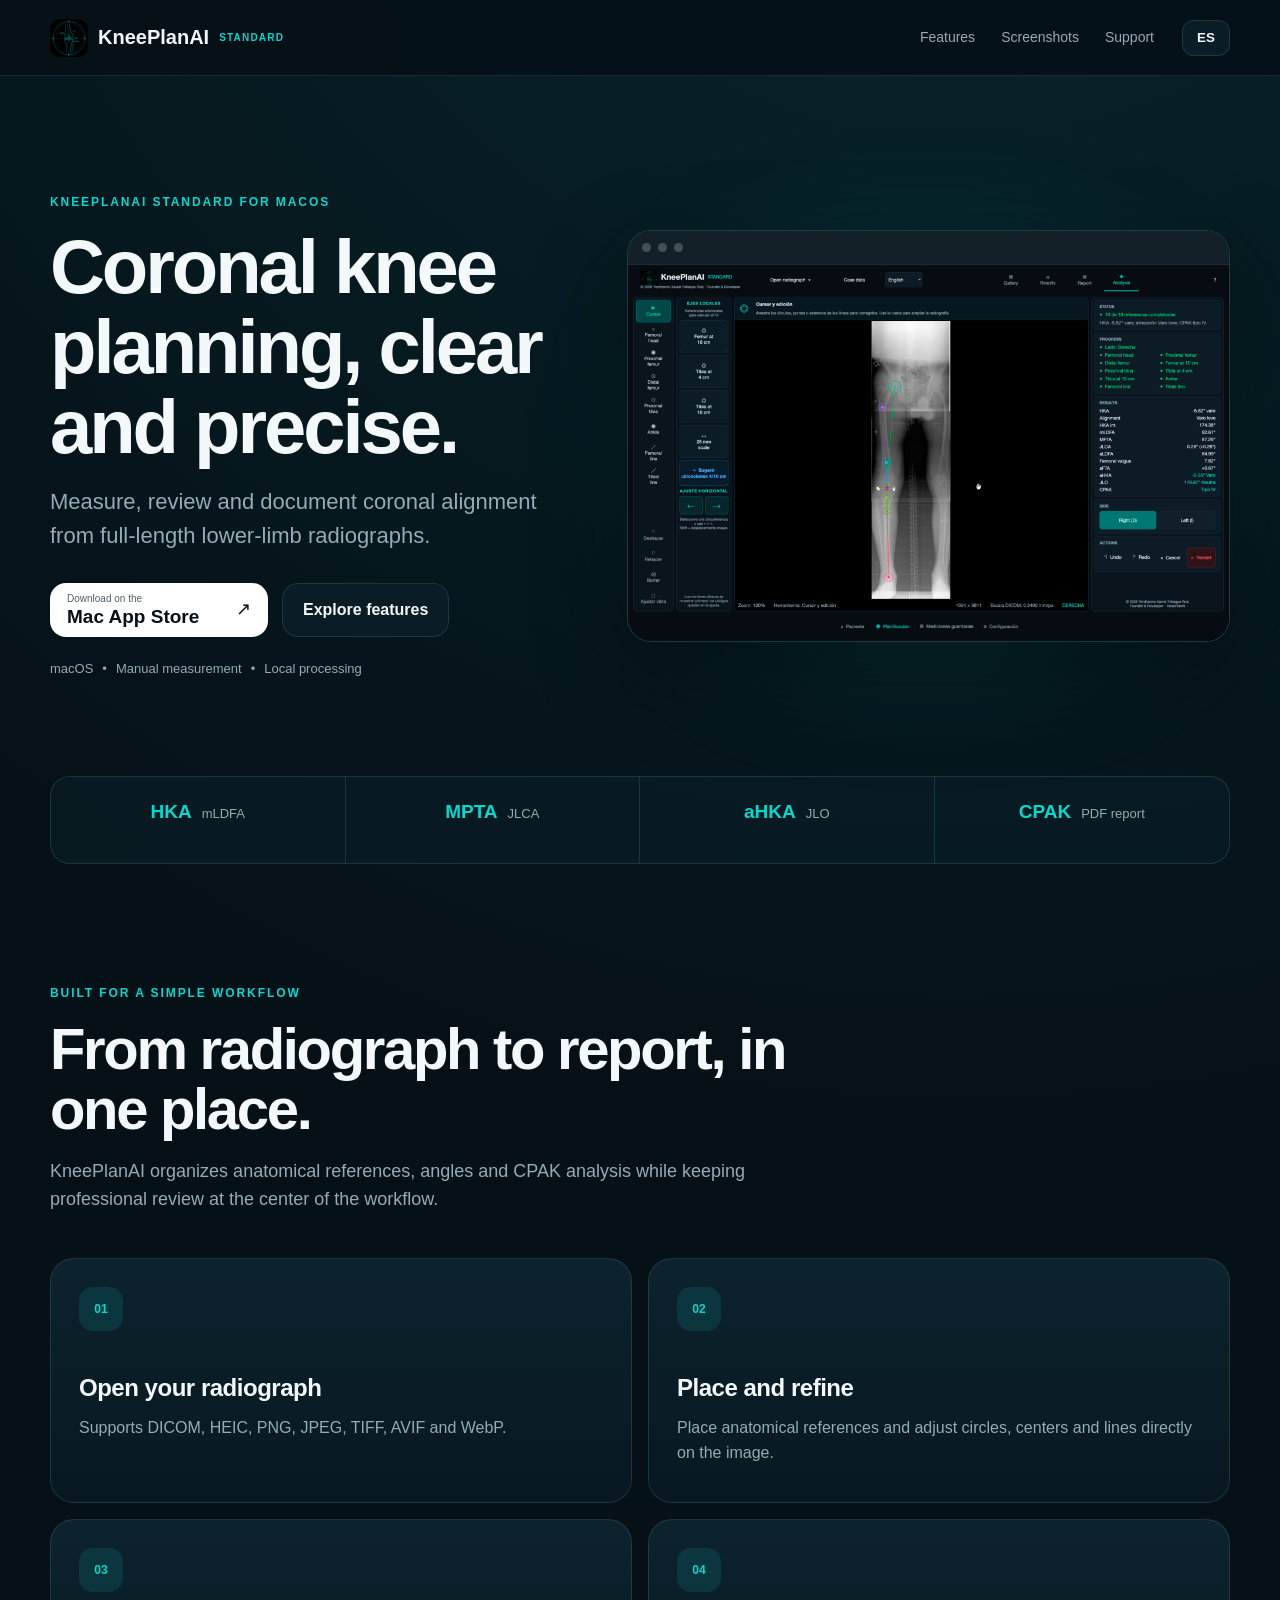
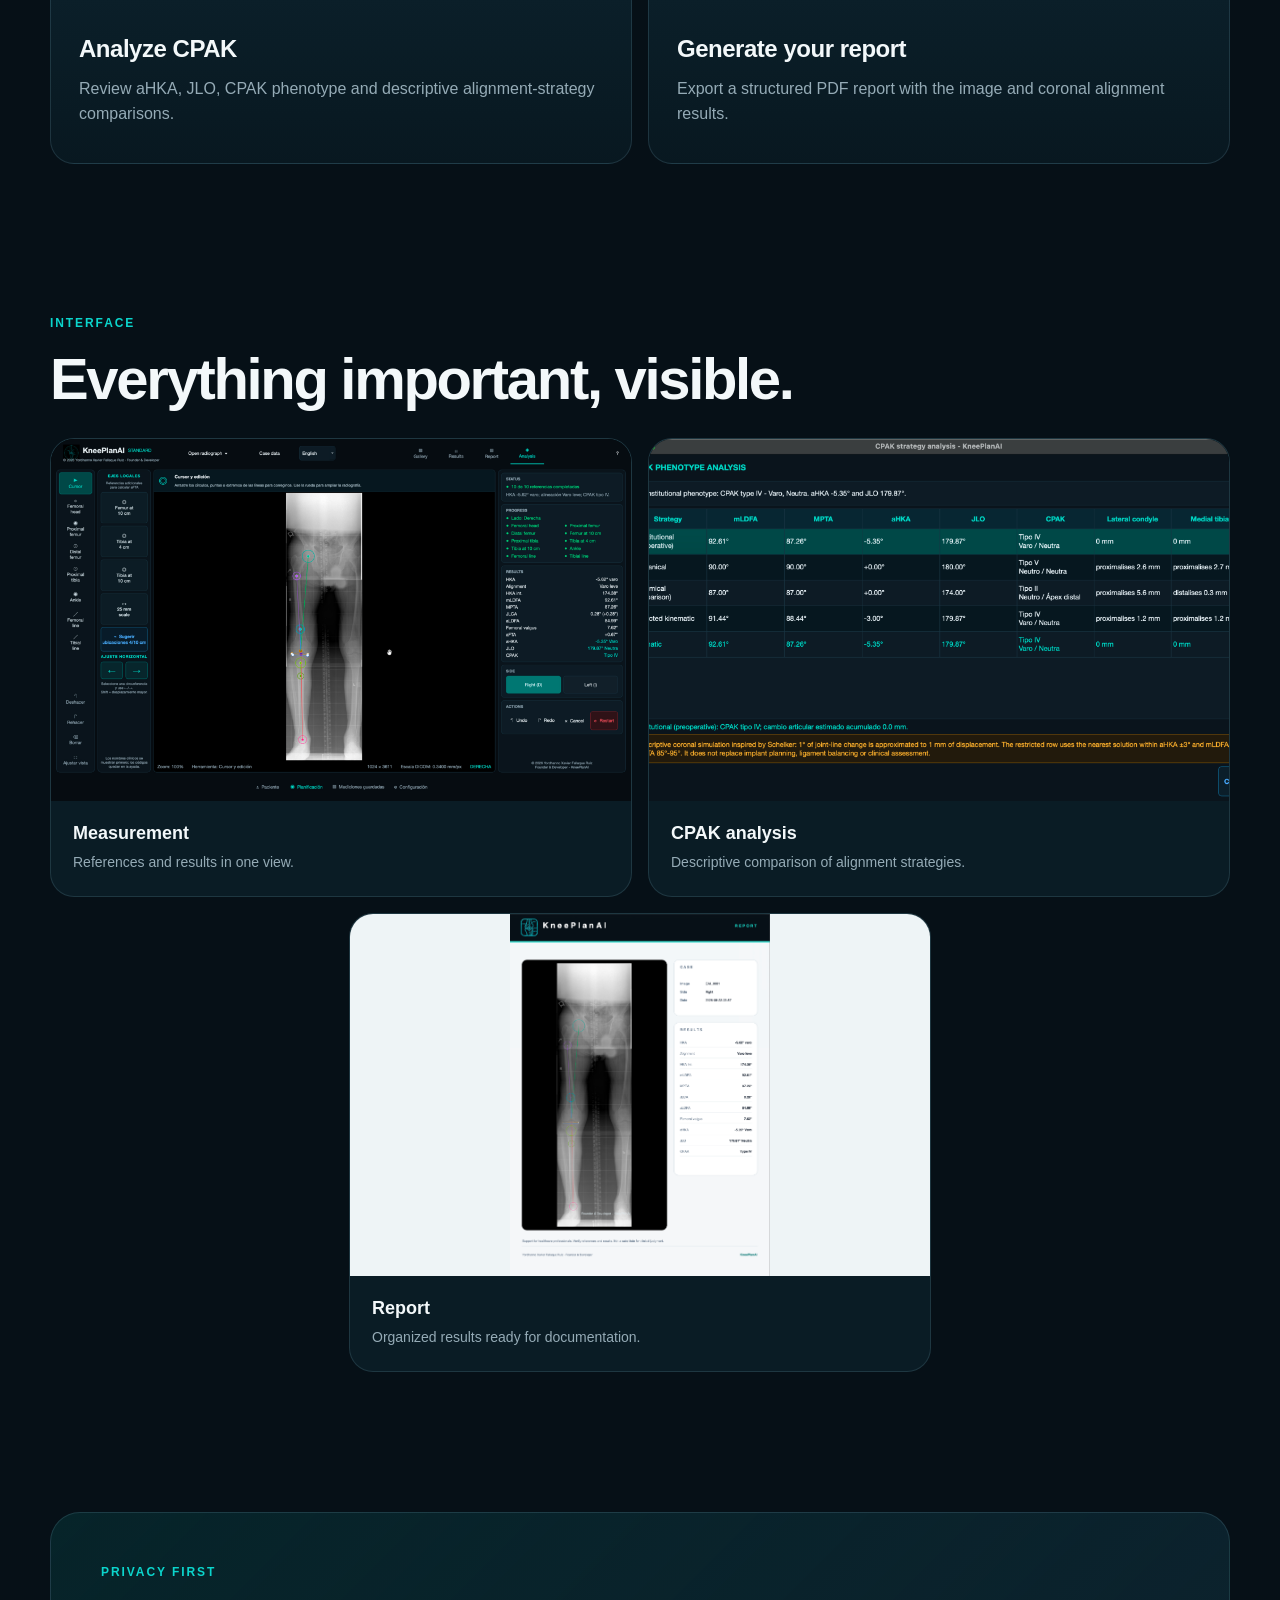
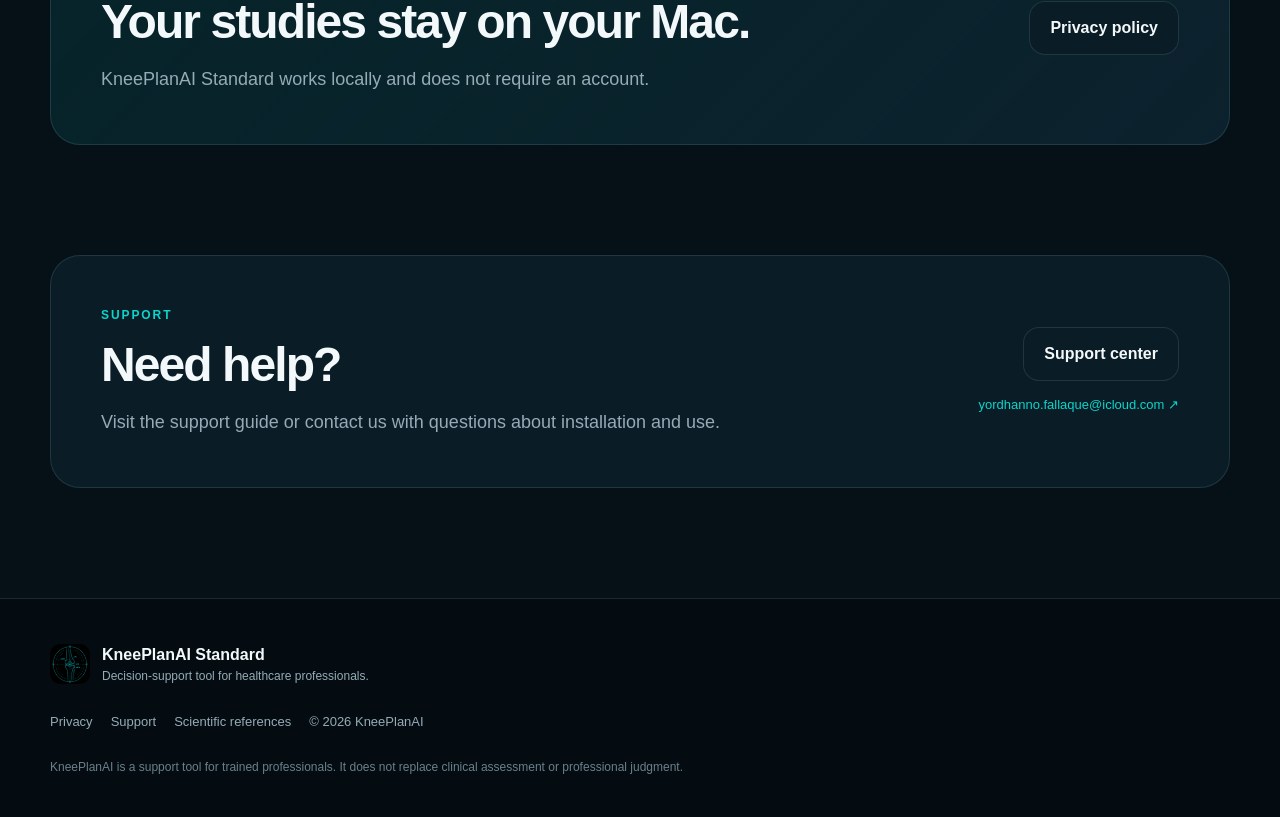
==== index.html @ 81d33e56 "Publish App Review resources Adds the public App Review page, support and scientific reference pages" ====
<!doctype html>
<html lang="es">
<head>
  <meta charset="utf-8" />
  <meta name="viewport" content="width=device-width, initial-scale=1" />
  <meta name="theme-color" content="#07131a" />
  <meta name="description" content="KneePlanAI Standard — medición manual de alineación coronal, análisis CPAK e informes estructurados para macOS." />
  <meta property="og:title" content="KneePlanAI Standard" />
  <meta property="og:description" content="Coronal knee planning for healthcare professionals." />
  <meta property="og:image" content="assets/kneeplanai-icon.png" />
  <title>KneePlanAI Standard</title>
  <link rel="icon" href="assets/kneeplanai-icon.png" />
  <link rel="stylesheet" href="styles.css" />
</head>
<body>
  <header class="site-header">
    <a class="brand" href="#top" aria-label="KneePlanAI">
      <img src="assets/kneeplanai-icon.png" alt="KneePlanAI" />
      <span>KneePlanAI</span>
      <small>STANDARD</small>
    </a>
    <nav class="nav-links" aria-label="Principal">
      <a href="#features" data-i18n="nav_features">Funciones</a>
      <a href="#screens" data-i18n="nav_screens">Capturas</a>
      <a href="#support" data-i18n="nav_support">Soporte</a>
    </nav>
    <button class="lang-toggle" id="langToggle" type="button" aria-label="Cambiar idioma">EN</button>
  </header>

  <main id="top">
    <section class="hero section-shell">
      <div class="hero-copy">
        <div class="eyebrow" data-i18n="hero_eyebrow">KneePlanAI Standard para macOS</div>
        <h1 data-i18n="hero_title">Planificación coronal de rodilla, clara y precisa.</h1>
        <p class="hero-text" data-i18n="hero_text">Mide, revisa y documenta la alineación coronal en radiografías panorámicas de miembros inferiores.</p>
        <div class="hero-actions">
          <a class="store-button" href="https://apps.apple.com/app/id6804541346" target="_blank" rel="noopener noreferrer">
            <span class="store-kicker" data-i18n="store_kicker">Descargar en</span>
            <strong>Mac App Store</strong>
            <span aria-hidden="true">↗</span>
          </a>
          <a class="secondary-button" href="#features" data-i18n="hero_secondary">Ver funciones</a>
        </div>
        <div class="hero-meta">
          <span>macOS</span>
          <span>•</span>
          <span data-i18n="hero_meta_manual">Medición manual</span>
          <span>•</span>
          <span data-i18n="hero_meta_local">Procesamiento local</span>
        </div>
      </div>

      <div class="hero-visual" aria-label="Vista de KneePlanAI">
        <div class="app-window">
          <div class="window-bar"><i></i><i></i><i></i></div>
          <img id="heroScreenshot" src="assets/app-es-main.png" alt="KneePlanAI Standard" />
        </div>
      </div>
    </section>

    <section class="trust-strip" aria-label="Características rápidas">
      <div><strong>HKA</strong><span>mLDFA</span></div>
      <div><strong>MPTA</strong><span>JLCA</span></div>
      <div><strong>aHKA</strong><span>JLO</span></div>
      <div><strong>CPAK</strong><span data-i18n="trust_report">Informe PDF</span></div>
    </section>

    <section id="features" class="section-shell section-block">
      <div class="section-heading">
        <div class="eyebrow" data-i18n="features_eyebrow">Diseñado para un flujo simple</div>
        <h2 data-i18n="features_title">De la radiografía al informe, en un solo lugar.</h2>
        <p data-i18n="features_text">KneePlanAI organiza las referencias anatómicas, los ángulos y el análisis CPAK sin reemplazar la revisión profesional.</p>
      </div>

      <div class="feature-grid">
        <article class="feature-card">
          <div class="feature-icon">01</div>
          <h3 data-i18n="f1_title">Abre tu radiografía</h3>
          <p data-i18n="f1_text">Compatible con DICOM, HEIC, PNG, JPEG, TIFF, AVIF y WebP.</p>
        </article>
        <article class="feature-card">
          <div class="feature-icon">02</div>
          <h3 data-i18n="f2_title">Marca y corrige</h3>
          <p data-i18n="f2_text">Coloca las referencias anatómicas y ajusta círculos, centros y líneas directamente sobre la imagen.</p>
        </article>
        <article class="feature-card">
          <div class="feature-icon">03</div>
          <h3 data-i18n="f3_title">Analiza CPAK</h3>
          <p data-i18n="f3_text">Visualiza aHKA, JLO, fenotipo CPAK y comparaciones descriptivas de estrategias de alineamiento.</p>
        </article>
        <article class="feature-card">
          <div class="feature-icon">04</div>
          <h3 data-i18n="f4_title">Genera tu informe</h3>
          <p data-i18n="f4_text">Exporta un informe estructurado en PDF con la imagen y los resultados de alineación.</p>
        </article>
      </div>
    </section>

    <section id="screens" class="section-shell section-block">
      <div class="section-heading compact">
        <div class="eyebrow" data-i18n="screens_eyebrow">Interfaz</div>
        <h2 data-i18n="screens_title">Todo lo importante, visible.</h2>
      </div>
      <div class="screens-grid">
        <figure class="screen-card">
          <img id="screenMain" src="assets/app-es-main.png" alt="Medición manual en KneePlanAI" loading="lazy" />
          <figcaption><strong data-i18n="screen1_title">Medición</strong><span data-i18n="screen1_text">Referencias y resultados en una sola vista.</span></figcaption>
        </figure>
        <figure class="screen-card">
          <img id="screenAnalysis" src="assets/app-es-analysis.png" alt="Análisis CPAK en KneePlanAI" loading="lazy" />
          <figcaption><strong data-i18n="screen2_title">Análisis CPAK</strong><span data-i18n="screen2_text">Comparación descriptiva de estrategias de alineamiento.</span></figcaption>
        </figure>
        <figure class="screen-card report-card">
          <img id="screenReport" src="assets/app-es-report.png" alt="Informe de KneePlanAI" loading="lazy" />
          <figcaption><strong data-i18n="screen3_title">Informe</strong><span data-i18n="screen3_text">Resultados organizados y listos para documentar.</span></figcaption>
        </figure>
      </div>
    </section>

    <section class="section-shell callout">
      <div>
        <div class="eyebrow" data-i18n="privacy_eyebrow">Privacidad primero</div>
        <h2 data-i18n="privacy_title">Tus estudios permanecen en tu Mac.</h2>
        <p data-i18n="privacy_text">KneePlanAI Standard funciona localmente y no requiere crear una cuenta.</p>
      </div>
      <a class="secondary-button" href="privacy.html" data-i18n="privacy_button">Política de privacidad</a>
    </section>

    <section id="support" class="section-shell support-section">
      <div>
        <div class="eyebrow" data-i18n="support_eyebrow">Soporte</div>
        <h2 data-i18n="support_title">¿Necesitas ayuda?</h2>
        <p data-i18n="support_text">Consulta la guía de soporte o escríbenos para resolver dudas sobre instalación y uso.</p>
      </div>
      <div class="support-actions">
        <a class="secondary-button" href="support.html" data-i18n="support_button">Centro de soporte</a>
        <a class="text-link" href="mailto:yordhanno.fallaque@icloud.com">yordhanno.fallaque@icloud.com ↗</a>
      </div>
    </section>
  </main>

  <footer class="site-footer">
    <div class="footer-brand">
      <img src="assets/kneeplanai-icon.png" alt="" />
      <div><strong>KneePlanAI Standard</strong><span data-i18n="footer_sub">Herramienta de apoyo para profesionales de la salud.</span></div>
    </div>
    <div class="footer-links">
      <a href="privacy.html" data-i18n="footer_privacy">Privacidad</a>
      <a href="support.html" data-i18n="footer_support">Soporte</a>
      <a href="scientific-references.html">Scientific references</a>
      <span>© 2026 KneePlanAI</span>
    </div>
    <p class="disclaimer" data-i18n="disclaimer">KneePlanAI es una herramienta de apoyo para profesionales capacitados. No sustituye la valoración clínica ni el juicio profesional.</p>
  </footer>

  <script src="app.js"></script>
</body>
</html>
---- styles.css ----
:root {
  --bg: #061017;
  --panel: #0a1c25;
  --panel-2: #0d2430;
  --line: rgba(139, 194, 211, 0.16);
  --text: #f3f8fa;
  --muted: #95abb6;
  --teal: #0bd5cc;
  --teal-soft: rgba(11, 213, 204, 0.12);
  --white: #ffffff;
  --max: 1180px;
  --radius: 24px;
}

* { box-sizing: border-box; }
html { scroll-behavior: smooth; }
body {
  margin: 0;
  background:
    radial-gradient(circle at 75% -10%, rgba(11,213,204,.12), transparent 34%),
    var(--bg);
  color: var(--text);
  font-family: Inter, ui-sans-serif, -apple-system, BlinkMacSystemFont, "Segoe UI", sans-serif;
  line-height: 1.55;
}

a { color: inherit; text-decoration: none; }
img { max-width: 100%; display: block; }
button, a { -webkit-tap-highlight-color: transparent; }

.site-header {
  position: sticky;
  top: 0;
  z-index: 50;
  height: 76px;
  display: flex;
  align-items: center;
  gap: 28px;
  padding: 0 max(24px, calc((100vw - var(--max)) / 2));
  background: rgba(6,16,23,.86);
  border-bottom: 1px solid var(--line);
  backdrop-filter: blur(18px);
}
.brand { display: flex; align-items: center; gap: 10px; margin-right: auto; font-weight: 800; font-size: 20px; }
.brand img { width: 38px; height: 38px; border-radius: 10px; }
.brand small { color: var(--teal); font-size: 10px; letter-spacing: .12em; }
.nav-links { display: flex; gap: 26px; color: var(--muted); font-size: 14px; }
.nav-links a:hover { color: var(--text); }
.lang-toggle {
  width: 48px; height: 36px; border-radius: 12px; border: 1px solid var(--line);
  color: var(--text); background: var(--panel); font-weight: 800; cursor: pointer;
}

.section-shell { width: min(var(--max), calc(100% - 48px)); margin: 0 auto; }
.hero {
  min-height: 700px;
  display: grid;
  grid-template-columns: 0.92fr 1.08fr;
  align-items: center;
  gap: 64px;
  padding: 90px 0 70px;
}
.eyebrow { color: var(--teal); text-transform: uppercase; letter-spacing: .16em; font-size: 12px; font-weight: 800; }
.hero h1, .section-heading h2, .callout h2, .support-section h2 {
  margin: 16px 0 18px;
  letter-spacing: -.04em;
  line-height: 1.05;
}
.hero h1 { font-size: clamp(48px, 6vw, 76px); max-width: 720px; }
.hero-text { font-size: clamp(18px, 2vw, 22px); color: var(--muted); max-width: 610px; margin: 0 0 30px; }
.hero-actions { display: flex; flex-wrap: wrap; gap: 14px; align-items: center; }
.store-button, .secondary-button {
  min-height: 54px; border-radius: 16px; display: inline-flex; align-items: center; justify-content: center;
  transition: transform .2s ease, border-color .2s ease, background .2s ease;
}
.store-button:hover, .secondary-button:hover { transform: translateY(-2px); }
.store-button {
  padding: 9px 17px; display: grid; grid-template-columns: 1fr auto; column-gap: 14px;
  background: var(--white); color: #061017; min-width: 218px;
}
.store-button .store-kicker { grid-column: 1; font-size: 10px; line-height: 1.1; color: #506069; }
.store-button strong { grid-column: 1; font-size: 19px; line-height: 1.05; }
.store-button > span:last-child { grid-row: 1 / 3; grid-column: 2; align-self: center; font-size: 18px; }
.secondary-button { padding: 0 20px; border: 1px solid var(--line); background: var(--panel); color: var(--text); font-weight: 700; }
.hero-meta { margin-top: 22px; display: flex; flex-wrap: wrap; gap: 9px; color: var(--muted); font-size: 13px; }

.hero-visual { position: relative; }
.hero-visual::before {
  content: ""; position: absolute; inset: 8% 7% -2%; background: rgba(11,213,204,.16);
  filter: blur(70px); border-radius: 999px;
}
.app-window { position: relative; overflow: hidden; border: 1px solid rgba(116,204,218,.25); border-radius: 24px; background: #02090d; box-shadow: 0 30px 90px rgba(0,0,0,.42); }
.window-bar { height: 34px; padding: 0 14px; display: flex; align-items: center; gap: 7px; background: #142028; border-bottom: 1px solid rgba(255,255,255,.05); }
.window-bar i { width: 9px; height: 9px; border-radius: 50%; background: #40515a; }
.app-window img { width: 100%; aspect-ratio: 16 / 10; object-fit: cover; object-position: center; }

.trust-strip {
  width: min(var(--max), calc(100% - 48px)); margin: 0 auto;
  display: grid; grid-template-columns: repeat(4,1fr); border: 1px solid var(--line); border-radius: 20px; overflow: hidden;
  background: rgba(10,28,37,.75);
}
.trust-strip div { min-height: 86px; padding: 20px; border-right: 1px solid var(--line); display: flex; align-items: baseline; justify-content: center; gap: 10px; }
.trust-strip div:last-child { border-right: 0; }
.trust-strip strong { color: var(--teal); font-size: 19px; }
.trust-strip span { color: var(--muted); font-size: 13px; }

.section-block { padding: 120px 0 30px; }
.section-heading { max-width: 760px; margin-bottom: 44px; }
.section-heading.compact { margin-bottom: 28px; }
.section-heading h2, .callout h2, .support-section h2 { font-size: clamp(38px, 5vw, 58px); }
.section-heading p, .callout p, .support-section p { color: var(--muted); font-size: 18px; margin: 0; }

.feature-grid { display: grid; grid-template-columns: repeat(2,1fr); gap: 16px; }
.feature-card { min-height: 245px; padding: 28px; border: 1px solid var(--line); border-radius: var(--radius); background: linear-gradient(180deg, rgba(13,36,48,.92), rgba(9,25,34,.92)); }
.feature-icon { width: 44px; height: 44px; display: grid; place-items: center; border-radius: 14px; background: var(--teal-soft); color: var(--teal); font-size: 12px; font-weight: 900; }
.feature-card h3 { margin: 38px 0 10px; font-size: 24px; letter-spacing: -.02em; }
.feature-card p { margin: 0; color: var(--muted); }

.screens-grid { display: grid; grid-template-columns: repeat(12, 1fr); gap: 16px; }
.screen-card { grid-column: span 6; margin: 0; overflow: hidden; border: 1px solid var(--line); border-radius: var(--radius); background: var(--panel); }
.screen-card.report-card { grid-column: 4 / span 6; }
.screen-card img { width: 100%; aspect-ratio: 16 / 10; object-fit: cover; object-position: top center; background: #02090d; }
.screen-card.report-card img { object-fit: contain; background: #eef4f6; }
.screen-card figcaption { padding: 19px 22px 22px; display: flex; flex-direction: column; gap: 4px; }
.screen-card figcaption strong { font-size: 18px; }
.screen-card figcaption span { color: var(--muted); font-size: 14px; }

.callout, .support-section {
  margin-top: 110px; padding: 50px; display: flex; align-items: center; justify-content: space-between; gap: 36px;
  border: 1px solid var(--line); border-radius: 30px; background: linear-gradient(135deg, rgba(11,213,204,.10), rgba(13,36,48,.9));
}
.callout h2, .support-section h2 { font-size: clamp(34px, 4vw, 48px); }
.support-section { margin-bottom: 110px; background: var(--panel); }
.support-actions { display: flex; flex-direction: column; align-items: flex-end; gap: 14px; }
.text-link { color: var(--teal); font-size: 13px; }

.site-footer { padding: 44px max(24px, calc((100vw - var(--max)) / 2)) 40px; border-top: 1px solid var(--line); background: #040c11; }
.footer-brand { display: flex; align-items: center; gap: 12px; }
.footer-brand img { width: 40px; height: 40px; border-radius: 10px; }
.footer-brand div { display: flex; flex-direction: column; }
.footer-brand span { color: var(--muted); font-size: 12px; }
.footer-links { display: flex; flex-wrap: wrap; gap: 18px; margin-top: 26px; color: var(--muted); font-size: 13px; }
.footer-links a:hover { color: var(--text); }
.disclaimer { max-width: 820px; margin: 26px 0 0; color: #69808b; font-size: 12px; }

.legal-page { min-height: 100vh; }
.legal-wrap { width: min(850px, calc(100% - 48px)); margin: 0 auto; padding: 86px 0 110px; }
.legal-wrap h1 { font-size: clamp(42px, 6vw, 64px); letter-spacing: -.04em; margin: 14px 0 18px; }
.legal-wrap .lead { color: var(--muted); font-size: 18px; }
.legal-card { margin-top: 34px; padding: 30px; border: 1px solid var(--line); border-radius: 24px; background: var(--panel); }
.legal-card h2 { margin: 30px 0 8px; font-size: 22px; }
.legal-card h2:first-child { margin-top: 0; }
.legal-card p, .legal-card li { color: #b9c8ce; }
.back-link { color: var(--teal); font-weight: 700; }
.download-button {
  display: inline-flex; align-items: center; justify-content: center; min-height: 48px;
  padding: 0 18px; border-radius: 14px; background: var(--teal); color: #031014; font-weight: 800;
}
.download-button:hover { filter: brightness(1.08); transform: translateY(-1px); }
.file-detail { font-size: 12px; overflow-wrap: anywhere; }
.file-detail code { color: var(--muted); }
.card-divider { border: 0; border-top: 1px solid var(--line); margin: 38px 0; }
.references-list h2 { margin-top: 34px; }

@media (max-width: 900px) {
  .nav-links { display: none; }
  .hero { grid-template-columns: 1fr; min-height: auto; padding-top: 70px; gap: 46px; }
  .hero-copy { text-align: center; }
  .hero-text { margin-left: auto; margin-right: auto; }
  .hero-actions, .hero-meta { justify-content: center; }
  .trust-strip { grid-template-columns: repeat(2,1fr); }
  .trust-strip div:nth-child(2) { border-right: 0; }
  .trust-strip div:nth-child(-n+2) { border-bottom: 1px solid var(--line); }
  .feature-grid { grid-template-columns: 1fr; }
  .screen-card, .screen-card.report-card { grid-column: 1 / -1; }
  .callout, .support-section { flex-direction: column; align-items: flex-start; padding: 34px; }
  .support-actions { align-items: flex-start; }
}

@media (max-width: 560px) {
  .site-header { height: 68px; padding: 0 18px; }
  .brand span { font-size: 17px; }
  .brand small { display: none; }
  .section-shell, .trust-strip { width: min(100% - 28px, var(--max)); }
  .hero { padding-top: 52px; }
  .hero h1 { font-size: 43px; }
  .section-block { padding-top: 88px; }
  .trust-strip div { min-height: 74px; padding: 14px 10px; flex-direction: column; align-items: center; gap: 0; }
  .callout, .support-section { margin-top: 80px; }
}
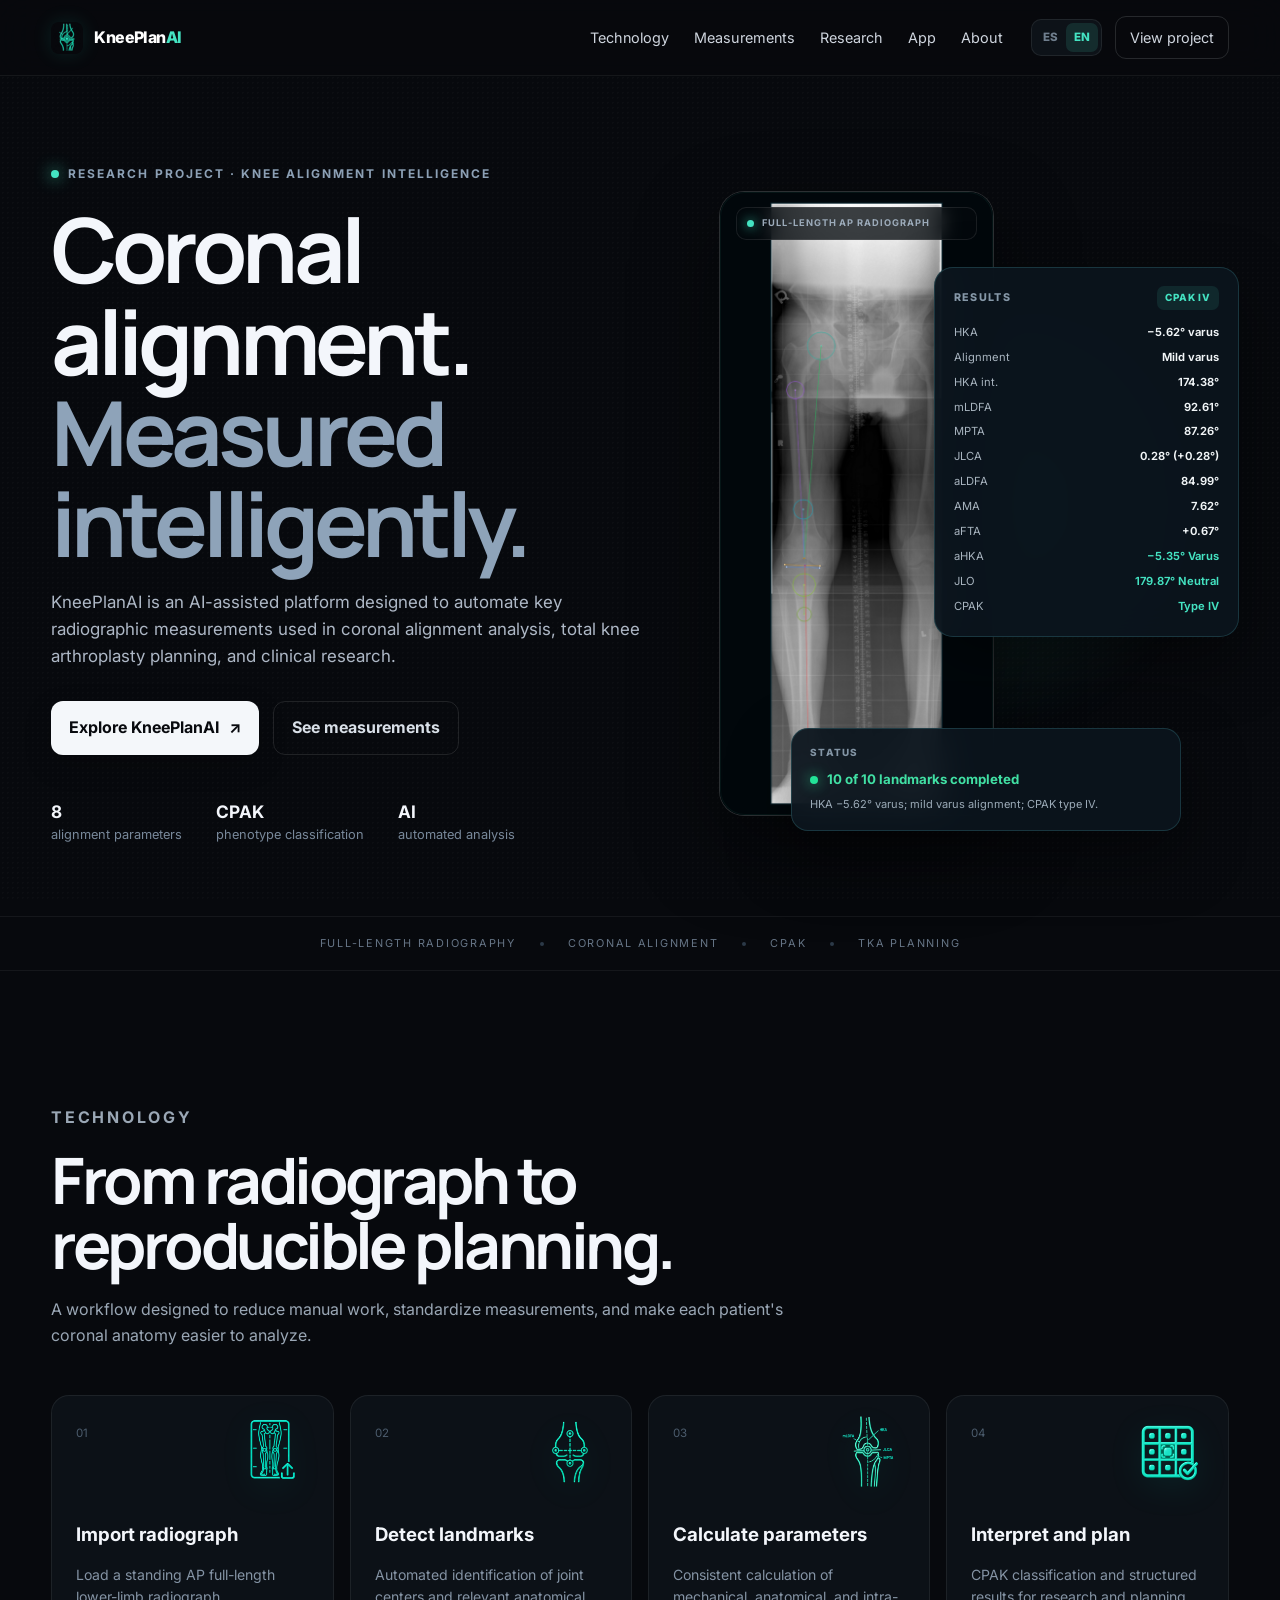
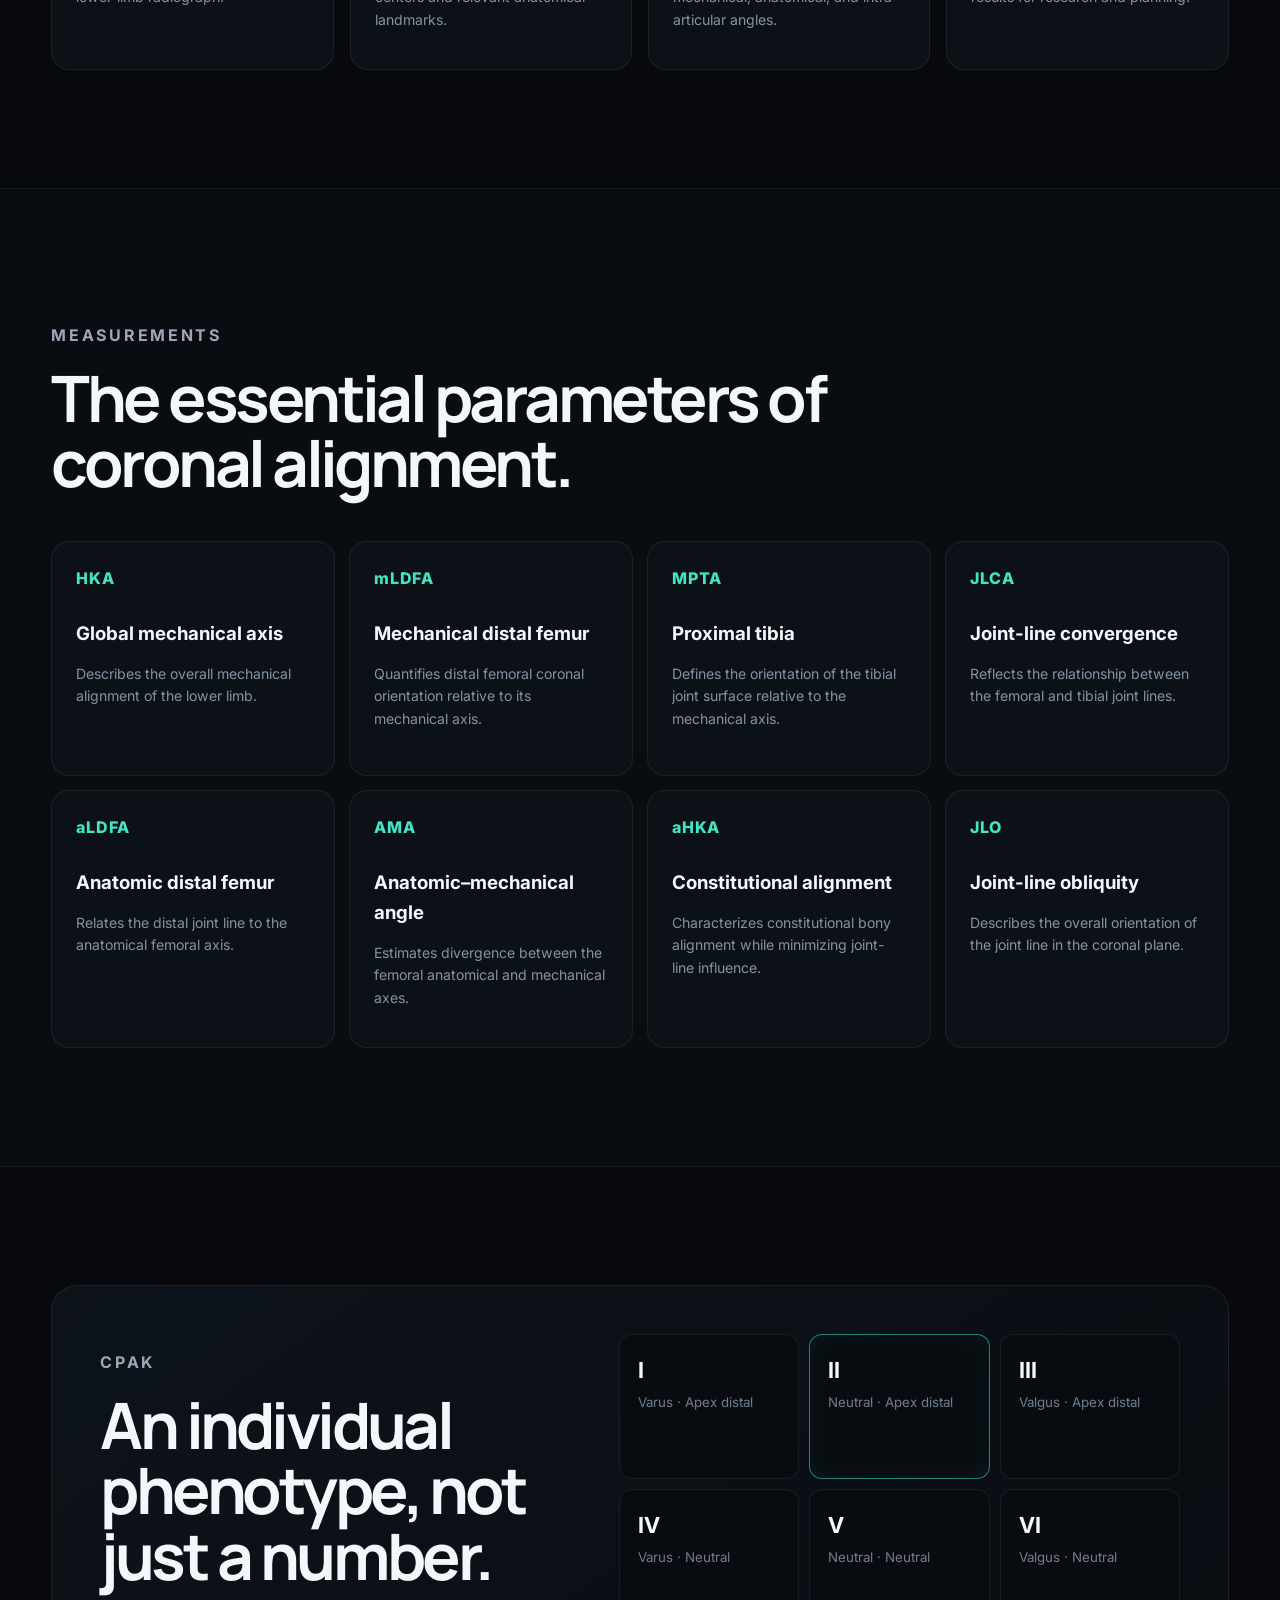
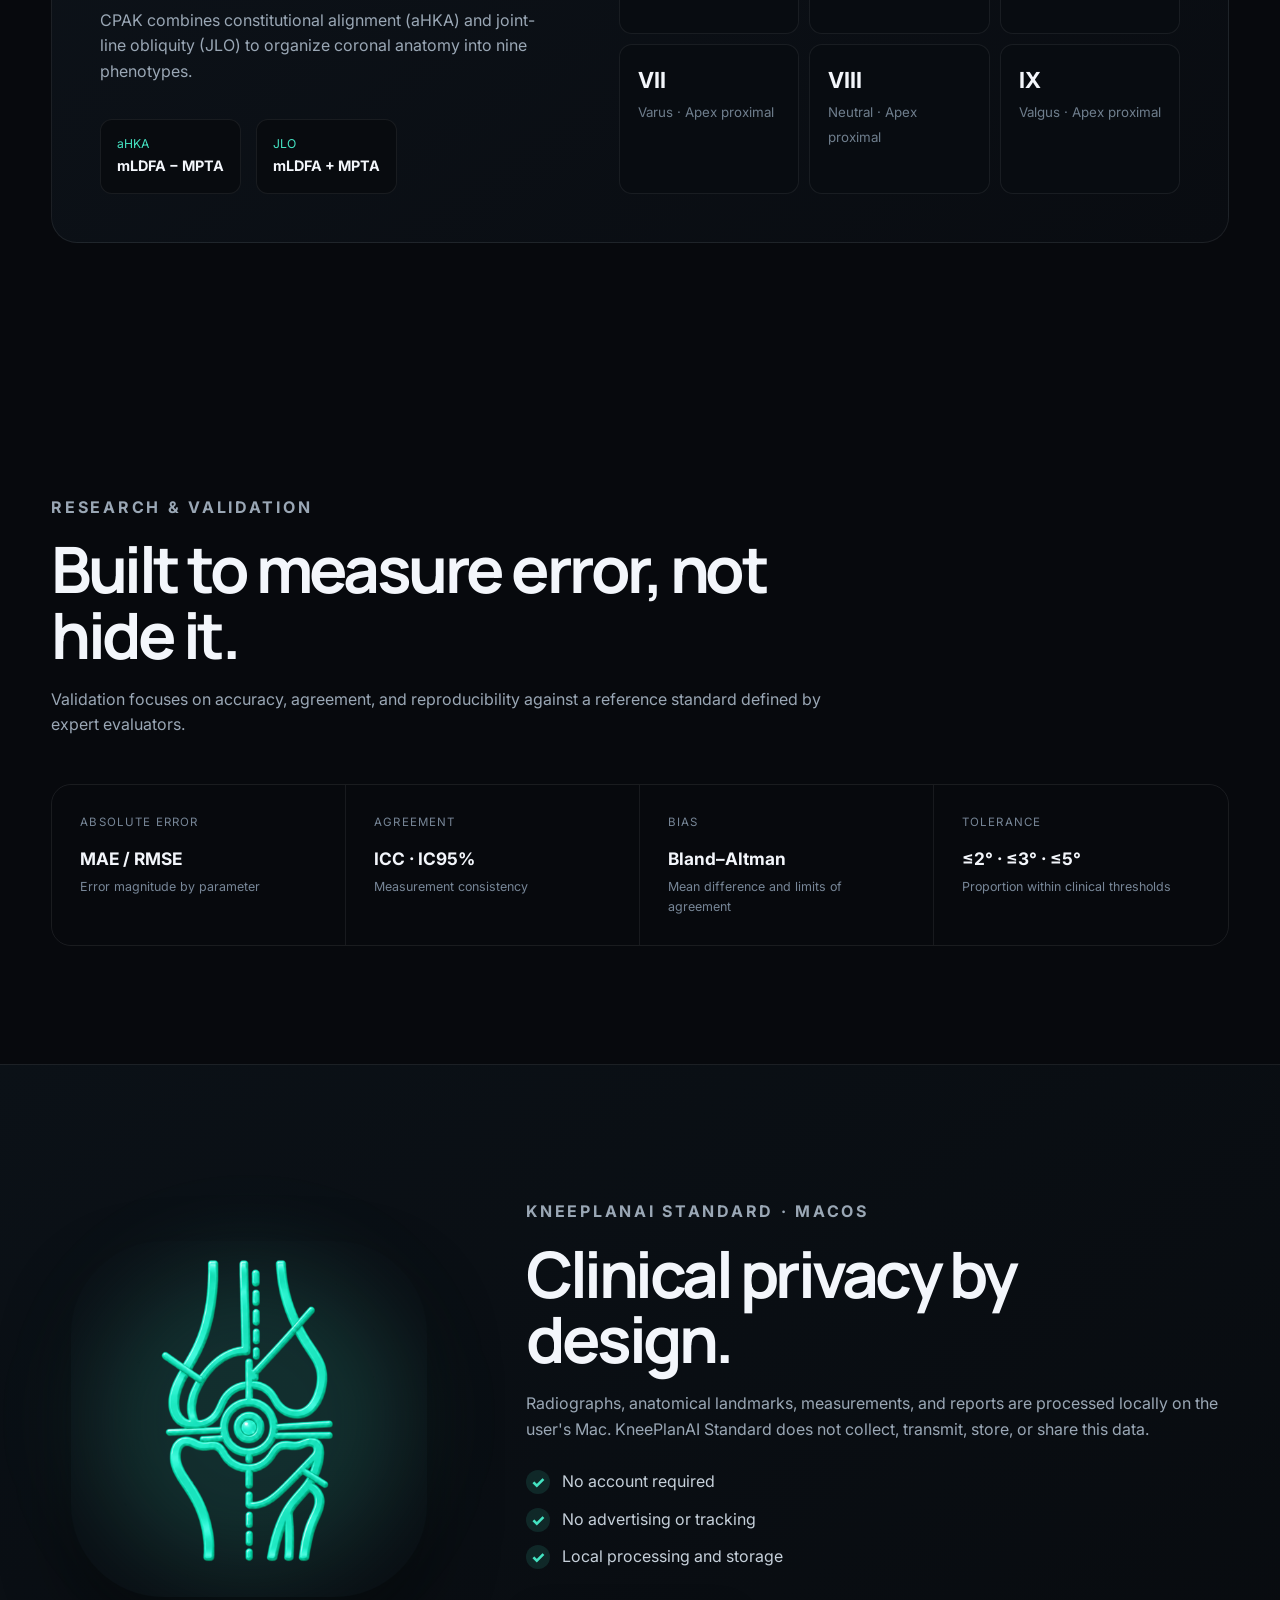
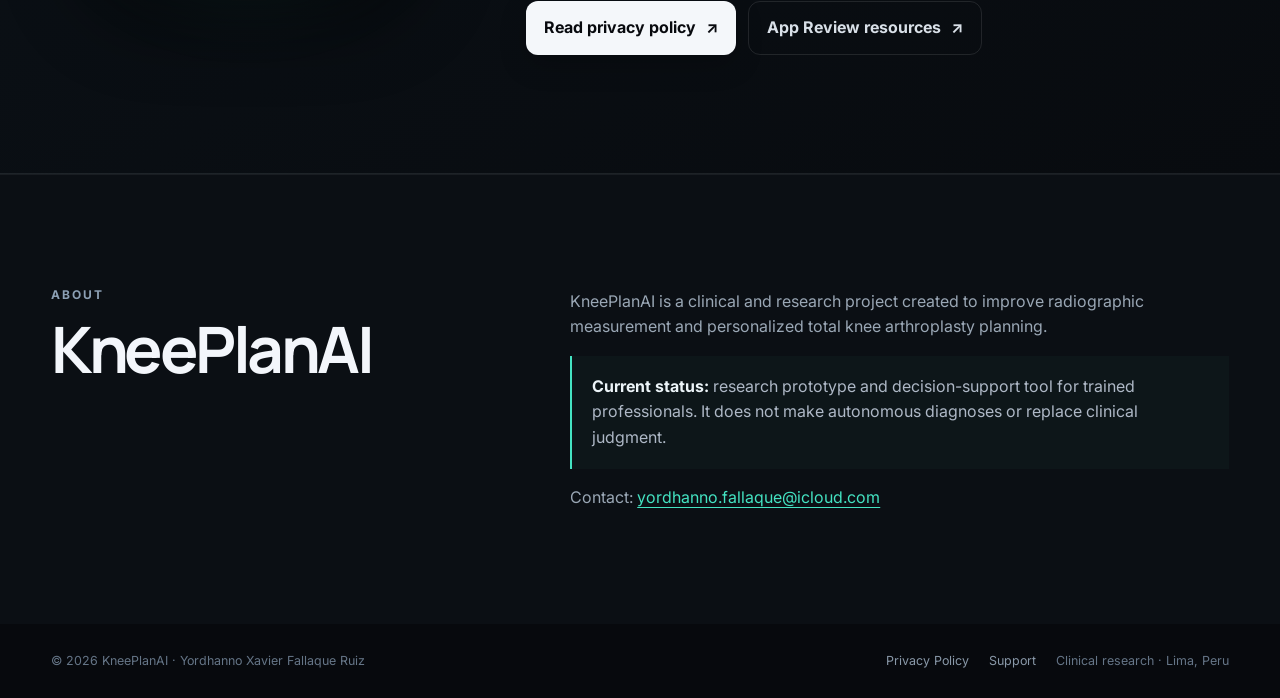
==== commit 2594bed7: "Restore original site and separate App Review Restores the previous KneePlanAI homepage and privacy " ====
--- a/index.html
+++ b/index.html
@@ -3,156 +3,229 @@
 <head>
   <meta charset="utf-8" />
   <meta name="viewport" content="width=device-width, initial-scale=1" />
-  <meta name="theme-color" content="#07131a" />
-  <meta name="description" content="KneePlanAI Standard — medición manual de alineación coronal, análisis CPAK e informes estructurados para macOS." />
-  <meta property="og:title" content="KneePlanAI Standard" />
-  <meta property="og:description" content="Coronal knee planning for healthcare professionals." />
-  <meta property="og:image" content="assets/kneeplanai-icon.png" />
-  <title>KneePlanAI Standard</title>
-  <link rel="icon" href="assets/kneeplanai-icon.png" />
+  <meta name="description" content="KneePlanAI — análisis asistido por inteligencia artificial de la alineación coronal para la planificación de artroplastia total de rodilla." />
+  <meta name="theme-color" content="#07090d" />
+  <meta property="og:type" content="website" />
+  <meta property="og:site_name" content="KneePlanAI" />
+  <meta property="og:title" content="KneePlanAI | Análisis inteligente de la alineación de rodilla" />
+  <meta property="og:description" content="Medición radiográfica asistida por IA para planificación e investigación en artroplastia total de rodilla." />
+  <meta property="og:url" content="https://kneeplanai.com/" />
+  <meta property="og:image" content="https://kneeplanai.com/favicon-512.png" />
+  <meta name="twitter:card" content="summary" />
+  <link rel="canonical" href="https://kneeplanai.com/" />
+  <link rel="icon" type="image/png" sizes="32x32" href="/favicon-32.png?v=5" />
+  <link rel="icon" type="image/png" sizes="16x16" href="/favicon-16.png?v=5" />
+  <link rel="icon" href="/favicon.ico?v=5" sizes="any" />
+  <link rel="apple-touch-icon" sizes="180x180" href="/apple-touch-icon.png?v=5" />
+  <link rel="manifest" href="/site.webmanifest" />
+  <title>KneePlanAI | Análisis inteligente de la alineación de rodilla</title>
+  <link rel="preconnect" href="https://fonts.googleapis.com">
+  <link rel="preconnect" href="https://fonts.gstatic.com" crossorigin>
+  <link href="https://fonts.googleapis.com/css2?family=Inter:wght@400;500;600;700;800&family=Manrope:wght@500;600;700;800&display=swap" rel="stylesheet">
   <link rel="stylesheet" href="styles.css" />
 </head>
 <body>
+  <div class="noise" aria-hidden="true"></div>
+
   <header class="site-header">
     <a class="brand" href="#top" aria-label="KneePlanAI">
-      <img src="assets/kneeplanai-icon.png" alt="KneePlanAI" />
-      <span>KneePlanAI</span>
-      <small>STANDARD</small>
+      <img class="brand-icon" src="/favicon-32.png?v=5" alt="" width="32" height="32" />
+      <span>KneePlan<span class="accent">AI</span></span>
     </a>
-    <nav class="nav-links" aria-label="Principal">
-      <a href="#features" data-i18n="nav_features">Funciones</a>
-      <a href="#screens" data-i18n="nav_screens">Capturas</a>
-      <a href="#support" data-i18n="nav_support">Soporte</a>
+
+    <button class="menu-button" type="button" aria-label="Abrir menú" aria-expanded="false">
+      <span></span><span></span>
+    </button>
+
+    <nav class="nav" aria-label="Navegación principal">
+      <a href="#technology" data-es="Tecnología" data-en="Technology">Tecnología</a>
+      <a href="#measurements" data-es="Mediciones" data-en="Measurements">Mediciones</a>
+      <a href="#research" data-es="Investigación" data-en="Research">Investigación</a>
+      <a href="#app" data-es="Aplicación" data-en="App">Aplicación</a>
+      <a href="#about" data-es="Acerca de" data-en="About">Acerca de</a>
     </nav>
-    <button class="lang-toggle" id="langToggle" type="button" aria-label="Cambiar idioma">EN</button>
+
+    <div class="header-actions">
+      <div class="language-switch" role="group" aria-label="Idioma / Language">
+        <button type="button" data-language="es" aria-pressed="true">ES</button>
+        <button type="button" data-language="en" aria-pressed="false">EN</button>
+      </div>
+      <a class="header-cta" href="#research" data-es="Ver proyecto" data-en="View project">Ver proyecto</a>
+    </div>
   </header>
 
   <main id="top">
     <section class="hero section-shell">
-      <div class="hero-copy">
-        <div class="eyebrow" data-i18n="hero_eyebrow">KneePlanAI Standard para macOS</div>
-        <h1 data-i18n="hero_title">Planificación coronal de rodilla, clara y precisa.</h1>
-        <p class="hero-text" data-i18n="hero_text">Mide, revisa y documenta la alineación coronal en radiografías panorámicas de miembros inferiores.</p>
+      <div class="hero-copy reveal">
+        <div class="eyebrow"><span class="status-dot"></span><span data-es="PROYECTO DE INVESTIGACIÓN · INTELIGENCIA EN ALINEACIÓN DE RODILLA" data-en="RESEARCH PROJECT · KNEE ALIGNMENT INTELLIGENCE">PROYECTO DE INVESTIGACIÓN · INTELIGENCIA EN ALINEACIÓN DE RODILLA</span></div>
+        <h1>
+          <span data-es="Alineación coronal." data-en="Coronal alignment.">Alineación coronal.</span><br>
+          <span data-es="Medida con inteligencia." data-en="Measured intelligently.">Medida con inteligencia.</span>
+        </h1>
+        <p class="hero-subtitle" data-es="KneePlanAI es una plataforma asistida por inteligencia artificial diseñada para automatizar las principales mediciones radiográficas utilizadas en el análisis de la alineación coronal, la planificación de la artroplastia total de rodilla y la investigación clínica." data-en="KneePlanAI is an AI-assisted platform designed to automate key radiographic measurements used in coronal alignment analysis, total knee arthroplasty planning, and clinical research.">KneePlanAI es una plataforma asistida por inteligencia artificial diseñada para automatizar las principales mediciones radiográficas utilizadas en el análisis de la alineación coronal, la planificación de la artroplastia total de rodilla y la investigación clínica.</p>
         <div class="hero-actions">
-          <a class="store-button" href="https://apps.apple.com/app/id6804541346" target="_blank" rel="noopener noreferrer">
-            <span class="store-kicker" data-i18n="store_kicker">Descargar en</span>
-            <strong>Mac App Store</strong>
-            <span aria-hidden="true">↗</span>
-          </a>
-          <a class="secondary-button" href="#features" data-i18n="hero_secondary">Ver funciones</a>
+          <a class="button button-primary" href="#technology"><span data-es="Explorar KneePlanAI" data-en="Explore KneePlanAI">Explorar KneePlanAI</span><span>↗</span></a>
+          <a class="button button-ghost" href="#measurements" data-es="Ver mediciones" data-en="See measurements">Ver mediciones</a>
         </div>
         <div class="hero-meta">
-          <span>macOS</span>
-          <span>•</span>
-          <span data-i18n="hero_meta_manual">Medición manual</span>
-          <span>•</span>
-          <span data-i18n="hero_meta_local">Procesamiento local</span>
-        </div>
-      </div>
-
-      <div class="hero-visual" aria-label="Vista de KneePlanAI">
-        <div class="app-window">
-          <div class="window-bar"><i></i><i></i><i></i></div>
-          <img id="heroScreenshot" src="assets/app-es-main.png" alt="KneePlanAI Standard" />
-        </div>
-      </div>
-    </section>
-
-    <section class="trust-strip" aria-label="Características rápidas">
-      <div><strong>HKA</strong><span>mLDFA</span></div>
-      <div><strong>MPTA</strong><span>JLCA</span></div>
-      <div><strong>aHKA</strong><span>JLO</span></div>
-      <div><strong>CPAK</strong><span data-i18n="trust_report">Informe PDF</span></div>
-    </section>
-
-    <section id="features" class="section-shell section-block">
-      <div class="section-heading">
-        <div class="eyebrow" data-i18n="features_eyebrow">Diseñado para un flujo simple</div>
-        <h2 data-i18n="features_title">De la radiografía al informe, en un solo lugar.</h2>
-        <p data-i18n="features_text">KneePlanAI organiza las referencias anatómicas, los ángulos y el análisis CPAK sin reemplazar la revisión profesional.</p>
-      </div>
-
-      <div class="feature-grid">
-        <article class="feature-card">
-          <div class="feature-icon">01</div>
-          <h3 data-i18n="f1_title">Abre tu radiografía</h3>
-          <p data-i18n="f1_text">Compatible con DICOM, HEIC, PNG, JPEG, TIFF, AVIF y WebP.</p>
-        </article>
-        <article class="feature-card">
-          <div class="feature-icon">02</div>
-          <h3 data-i18n="f2_title">Marca y corrige</h3>
-          <p data-i18n="f2_text">Coloca las referencias anatómicas y ajusta círculos, centros y líneas directamente sobre la imagen.</p>
-        </article>
-        <article class="feature-card">
-          <div class="feature-icon">03</div>
-          <h3 data-i18n="f3_title">Analiza CPAK</h3>
-          <p data-i18n="f3_text">Visualiza aHKA, JLO, fenotipo CPAK y comparaciones descriptivas de estrategias de alineamiento.</p>
-        </article>
-        <article class="feature-card">
-          <div class="feature-icon">04</div>
-          <h3 data-i18n="f4_title">Genera tu informe</h3>
-          <p data-i18n="f4_text">Exporta un informe estructurado en PDF con la imagen y los resultados de alineación.</p>
-        </article>
-      </div>
-    </section>
-
-    <section id="screens" class="section-shell section-block">
-      <div class="section-heading compact">
-        <div class="eyebrow" data-i18n="screens_eyebrow">Interfaz</div>
-        <h2 data-i18n="screens_title">Todo lo importante, visible.</h2>
-      </div>
-      <div class="screens-grid">
-        <figure class="screen-card">
-          <img id="screenMain" src="assets/app-es-main.png" alt="Medición manual en KneePlanAI" loading="lazy" />
-          <figcaption><strong data-i18n="screen1_title">Medición</strong><span data-i18n="screen1_text">Referencias y resultados en una sola vista.</span></figcaption>
-        </figure>
-        <figure class="screen-card">
-          <img id="screenAnalysis" src="assets/app-es-analysis.png" alt="Análisis CPAK en KneePlanAI" loading="lazy" />
-          <figcaption><strong data-i18n="screen2_title">Análisis CPAK</strong><span data-i18n="screen2_text">Comparación descriptiva de estrategias de alineamiento.</span></figcaption>
-        </figure>
-        <figure class="screen-card report-card">
-          <img id="screenReport" src="assets/app-es-report.png" alt="Informe de KneePlanAI" loading="lazy" />
-          <figcaption><strong data-i18n="screen3_title">Informe</strong><span data-i18n="screen3_text">Resultados organizados y listos para documentar.</span></figcaption>
-        </figure>
-      </div>
-    </section>
-
-    <section class="section-shell callout">
-      <div>
-        <div class="eyebrow" data-i18n="privacy_eyebrow">Privacidad primero</div>
-        <h2 data-i18n="privacy_title">Tus estudios permanecen en tu Mac.</h2>
-        <p data-i18n="privacy_text">KneePlanAI Standard funciona localmente y no requiere crear una cuenta.</p>
-      </div>
-      <a class="secondary-button" href="privacy.html" data-i18n="privacy_button">Política de privacidad</a>
-    </section>
-
-    <section id="support" class="section-shell support-section">
-      <div>
-        <div class="eyebrow" data-i18n="support_eyebrow">Soporte</div>
-        <h2 data-i18n="support_title">¿Necesitas ayuda?</h2>
-        <p data-i18n="support_text">Consulta la guía de soporte o escríbenos para resolver dudas sobre instalación y uso.</p>
-      </div>
-      <div class="support-actions">
-        <a class="secondary-button" href="support.html" data-i18n="support_button">Centro de soporte</a>
-        <a class="text-link" href="mailto:yordhanno.fallaque@icloud.com">yordhanno.fallaque@icloud.com ↗</a>
+          <div><strong>8</strong><span data-es="parámetros de alineación" data-en="alignment parameters">parámetros de alineación</span></div>
+          <div><strong>CPAK</strong><span data-es="clasificación fenotípica" data-en="phenotype classification">clasificación fenotípica</span></div>
+          <div><strong>AI</strong><span data-es="análisis automatizado" data-en="automated analysis">análisis automatizado</span></div>
+        </div>
+      </div>
+
+      <div class="hero-visual reveal" aria-label="Análisis real de alineación del miembro inferior con KneePlanAI">
+        <div class="visual-glow"></div>
+        <div class="analysis-stage">
+          <figure class="radiograph-panel">
+            <div class="radiograph-label"><span></span><span data-es="RADIOGRAFÍA PANORÁMICA AP" data-en="FULL-LENGTH AP RADIOGRAPH">RADIOGRAFÍA PANORÁMICA AP</span></div>
+            <img src="/kneeplanai-radiograph.png" alt="KneePlanAI full-length radiograph analysis" width="2560" height="1600" />
+          </figure>
+
+          <aside class="results-panel" aria-label="Resultados del análisis">
+            <div class="panel-title"><span data-es="RESULTADOS" data-en="RESULTS">RESULTADOS</span><span class="result-badge">CPAK IV</span></div>
+            <dl class="result-list">
+              <div><dt>HKA</dt><dd data-es="−5.62° varo" data-en="−5.62° varus">−5.62° varo</dd></div>
+              <div><dt data-es="Alineación" data-en="Alignment">Alineación</dt><dd data-es="Varo leve" data-en="Mild varus">Varo leve</dd></div>
+              <div><dt>HKA int.</dt><dd>174.38°</dd></div>
+              <div><dt>mLDFA</dt><dd>92.61°</dd></div>
+              <div><dt>MPTA</dt><dd>87.26°</dd></div>
+              <div><dt>JLCA</dt><dd>0.28° (+0.28°)</dd></div>
+              <div><dt>aLDFA</dt><dd>84.99°</dd></div>
+              <div><dt>AMA</dt><dd>7.62°</dd></div>
+              <div><dt>aFTA</dt><dd>+0.67°</dd></div>
+              <div class="highlight-result"><dt>aHKA</dt><dd data-es="−5.35° Varo" data-en="−5.35° Varus">−5.35° Varo</dd></div>
+              <div class="highlight-result"><dt>JLO</dt><dd data-es="179.87° Neutra" data-en="179.87° Neutral">179.87° Neutra</dd></div>
+              <div class="highlight-result"><dt>CPAK</dt><dd data-es="Tipo IV" data-en="Type IV">Tipo IV</dd></div>
+            </dl>
+          </aside>
+
+          <aside class="analysis-status" aria-label="Estado del análisis">
+            <div class="status-heading" data-es="ESTADO" data-en="STATUS">ESTADO</div>
+            <strong><span class="live-dot"></span><span data-es="10 de 10 referencias completadas" data-en="10 of 10 landmarks completed">10 de 10 referencias completadas</span></strong>
+            <p data-es="HKA −5.62° varo; alineación varo leve; CPAK tipo IV." data-en="HKA −5.62° varus; mild varus alignment; CPAK type IV.">HKA −5.62° varo; alineación varo leve; CPAK tipo IV.</p>
+          </aside>
+        </div>
+      </div>
+    </section>
+
+    <section class="trust-strip" aria-label="Enfoque del proyecto">
+      <div data-es="RADIOGRAFÍA PANORÁMICA" data-en="FULL-LENGTH RADIOGRAPHY">RADIOGRAFÍA PANORÁMICA</div><span></span>
+      <div data-es="ALINEACIÓN CORONAL" data-en="CORONAL ALIGNMENT">ALINEACIÓN CORONAL</div><span></span>
+      <div>CPAK</div><span></span>
+      <div data-es="PLANIFICACIÓN DE ATR" data-en="TKA PLANNING">PLANIFICACIÓN DE ATR</div>
+    </section>
+
+    <section id="technology" class="section-block section-shell">
+      <div class="section-heading reveal">
+        <p class="kicker" data-es="TECNOLOGÍA" data-en="TECHNOLOGY">TECNOLOGÍA</p>
+        <h2 data-es="De la radiografía a una planificación reproducible." data-en="From radiograph to reproducible planning.">De la radiografía a una planificación reproducible.</h2>
+        <p data-es="Un flujo diseñado para reducir el trabajo manual, estandarizar las mediciones y facilitar el análisis de la anatomía coronal de cada paciente." data-en="A workflow designed to reduce manual work, standardize measurements, and make each patient's coronal anatomy easier to analyze.">Un flujo diseñado para reducir el trabajo manual, estandarizar las mediciones y facilitar el análisis de la anatomía coronal de cada paciente.</p>
+      </div>
+      <div class="workflow-grid">
+        <article class="workflow-card reveal"><div class="workflow-top"><span class="step">01</span><img class="workflow-icon" src="/workflow-import.png?v=1" alt="" width="320" height="320" /></div><h3 data-es="Importar radiografía" data-en="Import radiograph">Importar radiografía</h3><p data-es="Carga de una radiografía panorámica AP de miembros inferiores en bipedestación." data-en="Load a standing AP full-length lower-limb radiograph.">Carga de una radiografía panorámica AP de miembros inferiores en bipedestación.</p></article>
+        <article class="workflow-card reveal"><div class="workflow-top"><span class="step">02</span><img class="workflow-icon" src="/workflow-detect.png?v=1" alt="" width="320" height="320" /></div><h3 data-es="Detectar referencias" data-en="Detect landmarks">Detectar referencias</h3><p data-es="Identificación automatizada de centros articulares y referencias anatómicas relevantes." data-en="Automated identification of joint centers and relevant anatomical landmarks.">Identificación automatizada de centros articulares y referencias anatómicas relevantes.</p></article>
+        <article class="workflow-card reveal"><div class="workflow-top"><span class="step">03</span><img class="workflow-icon" src="/workflow-calculate.png?v=1" alt="" width="320" height="320" /></div><h3 data-es="Calcular parámetros" data-en="Calculate parameters">Calcular parámetros</h3><p data-es="Cálculo consistente de los ángulos mecánicos, anatómicos e intraarticulares." data-en="Consistent calculation of mechanical, anatomical, and intra-articular angles.">Cálculo consistente de los ángulos mecánicos, anatómicos e intraarticulares.</p></article>
+        <article class="workflow-card reveal"><div class="workflow-top"><span class="step">04</span><img class="workflow-icon" src="/workflow-plan.png?v=1" alt="" width="320" height="320" /></div><h3 data-es="Interpretar y planificar" data-en="Interpret and plan">Interpretar y planificar</h3><p data-es="Clasificación CPAK y presentación estructurada de resultados para investigación y planificación." data-en="CPAK classification and structured results for research and planning.">Clasificación CPAK y presentación estructurada de resultados para investigación y planificación.</p></article>
+      </div>
+    </section>
+
+    <section id="measurements" class="section-block measurements-section">
+      <div class="section-shell">
+        <div class="section-heading compact reveal">
+          <p class="kicker" data-es="MEDICIONES" data-en="MEASUREMENTS">MEDICIONES</p>
+          <h2 data-es="Los parámetros esenciales de la alineación coronal." data-en="The essential parameters of coronal alignment.">Los parámetros esenciales de la alineación coronal.</h2>
+        </div>
+        <div class="measurement-grid">
+          <article class="metric-card reveal"><span>HKA</span><h3 data-es="Eje mecánico global" data-en="Global mechanical axis">Eje mecánico global</h3><p data-es="Describe la alineación mecánica global del miembro inferior." data-en="Describes the overall mechanical alignment of the lower limb.">Describe la alineación mecánica global del miembro inferior.</p></article>
+          <article class="metric-card reveal"><span>mLDFA</span><h3 data-es="Fémur distal mecánico" data-en="Mechanical distal femur">Fémur distal mecánico</h3><p data-es="Cuantifica la orientación coronal del fémur distal respecto a su eje mecánico." data-en="Quantifies distal femoral coronal orientation relative to its mechanical axis.">Cuantifica la orientación coronal del fémur distal respecto a su eje mecánico.</p></article>
+          <article class="metric-card reveal"><span>MPTA</span><h3 data-es="Tibia proximal" data-en="Proximal tibia">Tibia proximal</h3><p data-es="Define la orientación de la superficie articular tibial respecto al eje mecánico." data-en="Defines the orientation of the tibial joint surface relative to the mechanical axis.">Define la orientación de la superficie articular tibial respecto al eje mecánico.</p></article>
+          <article class="metric-card reveal"><span>JLCA</span><h3 data-es="Convergencia articular" data-en="Joint-line convergence">Convergencia articular</h3><p data-es="Refleja la relación entre las líneas articulares femoral y tibial." data-en="Reflects the relationship between the femoral and tibial joint lines.">Refleja la relación entre las líneas articulares femoral y tibial.</p></article>
+          <article class="metric-card reveal"><span>aLDFA</span><h3 data-es="Fémur distal anatómico" data-en="Anatomic distal femur">Fémur distal anatómico</h3><p data-es="Relaciona la línea articular distal con el eje anatómico del fémur." data-en="Relates the distal joint line to the anatomical femoral axis.">Relaciona la línea articular distal con el eje anatómico del fémur.</p></article>
+          <article class="metric-card reveal"><span>AMA</span><h3 data-es="Ángulo mecánico-anatómico" data-en="Anatomic–mechanical angle">Ángulo mecánico-anatómico</h3><p data-es="Estima la divergencia entre los ejes anatómico y mecánico femorales." data-en="Estimates divergence between the femoral anatomical and mechanical axes.">Estima la divergencia entre los ejes anatómico y mecánico femorales.</p></article>
+          <article class="metric-card reveal"><span>aHKA</span><h3 data-es="Alineación constitucional" data-en="Constitutional alignment">Alineación constitucional</h3><p data-es="Caracteriza la alineación ósea constitucional minimizando la influencia articular." data-en="Characterizes constitutional bony alignment while minimizing joint-line influence.">Caracteriza la alineación ósea constitucional minimizando la influencia articular.</p></article>
+          <article class="metric-card reveal"><span>JLO</span><h3 data-es="Oblicuidad de la línea articular" data-en="Joint-line obliquity">Oblicuidad de la línea articular</h3><p data-es="Describe la orientación global de la línea articular en el plano coronal." data-en="Describes the overall orientation of the joint line in the coronal plane.">Describe la orientación global de la línea articular en el plano coronal.</p></article>
+        </div>
+      </div>
+    </section>
+
+    <section class="section-block section-shell">
+      <div class="cpak-panel reveal">
+        <div class="cpak-copy">
+          <p class="kicker">CPAK</p>
+          <h2 data-es="Fenotipo individual, no solo un número." data-en="An individual phenotype, not just a number.">Fenotipo individual, no solo un número.</h2>
+          <p data-es="CPAK combina la alineación constitucional (aHKA) y la oblicuidad de la línea articular (JLO) para organizar la anatomía coronal en nueve fenotipos." data-en="CPAK combines constitutional alignment (aHKA) and joint-line obliquity (JLO) to organize coronal anatomy into nine phenotypes.">CPAK combina la alineación constitucional (aHKA) y la oblicuidad de la línea articular (JLO) para organizar la anatomía coronal en nueve fenotipos.</p>
+          <div class="formula-row"><div><span>aHKA</span><strong>mLDFA − MPTA</strong></div><div><span>JLO</span><strong>mLDFA + MPTA</strong></div></div>
+        </div>
+        <div class="cpak-grid" aria-label="CPAK types I to IX">
+          <div><b>I</b><small data-es="Varo · Ápice distal" data-en="Varus · Apex distal">Varo · Ápice distal</small></div>
+          <div class="active"><b>II</b><small data-es="Neutro · Ápice distal" data-en="Neutral · Apex distal">Neutro · Ápice distal</small></div>
+          <div><b>III</b><small data-es="Valgo · Ápice distal" data-en="Valgus · Apex distal">Valgo · Ápice distal</small></div>
+          <div><b>IV</b><small data-es="Varo · Neutro" data-en="Varus · Neutral">Varo · Neutro</small></div>
+          <div><b>V</b><small data-es="Neutro · Neutro" data-en="Neutral · Neutral">Neutro · Neutro</small></div>
+          <div><b>VI</b><small data-es="Valgo · Neutro" data-en="Valgus · Neutral">Valgo · Neutro</small></div>
+          <div><b>VII</b><small data-es="Varo · Ápice proximal" data-en="Varus · Apex proximal">Varo · Ápice proximal</small></div>
+          <div><b>VIII</b><small data-es="Neutro · Ápice proximal" data-en="Neutral · Apex proximal">Neutro · Ápice proximal</small></div>
+          <div><b>IX</b><small data-es="Valgo · Ápice proximal" data-en="Valgus · Apex proximal">Valgo · Ápice proximal</small></div>
+        </div>
+      </div>
+    </section>
+
+    <section id="research" class="section-block section-shell">
+      <div class="section-heading reveal">
+        <p class="kicker" data-es="INVESTIGACIÓN Y VALIDACIÓN" data-en="RESEARCH & VALIDATION">INVESTIGACIÓN Y VALIDACIÓN</p>
+        <h2 data-es="Desarrollado para medir el error, no ocultarlo." data-en="Built to measure error, not hide it.">Desarrollado para medir el error, no ocultarlo.</h2>
+        <p data-es="La validación se centra en exactitud, concordancia y reproducibilidad frente a un estándar de referencia definido por evaluadores expertos." data-en="Validation focuses on accuracy, agreement, and reproducibility against a reference standard defined by expert evaluators.">La validación se centra en exactitud, concordancia y reproducibilidad frente a un estándar de referencia definido por evaluadores expertos.</p>
+      </div>
+      <div class="research-stats reveal">
+        <div><span data-es="ERROR ABSOLUTO" data-en="ABSOLUTE ERROR">ERROR ABSOLUTO</span><strong>MAE / RMSE</strong><small data-es="Magnitud del error por parámetro" data-en="Error magnitude by parameter">Magnitud del error por parámetro</small></div>
+        <div><span data-es="CONCORDANCIA" data-en="AGREEMENT">CONCORDANCIA</span><strong>ICC · IC95%</strong><small data-es="Consistencia de las mediciones" data-en="Measurement consistency">Consistencia de las mediciones</small></div>
+        <div><span data-es="SESGO" data-en="BIAS">SESGO</span><strong>Bland–Altman</strong><small data-es="Diferencia media y límites de acuerdo" data-en="Mean difference and limits of agreement">Diferencia media y límites de acuerdo</small></div>
+        <div><span data-es="TOLERANCIA" data-en="TOLERANCE">TOLERANCIA</span><strong>≤2° · ≤3° · ≤5°</strong><small data-es="Proporción dentro de umbrales clínicos" data-en="Proportion within clinical thresholds">Proporción dentro de umbrales clínicos</small></div>
+      </div>
+    </section>
+
+    <section id="app" class="section-block app-section">
+      <div class="section-shell app-grid">
+        <div class="app-icon-wrap reveal"><img src="/favicon-512.png?v=5" alt="KneePlanAI" width="512" height="512" /></div>
+        <div class="app-copy reveal">
+          <p class="kicker">KNEEPLANAI STANDARD · macOS</p>
+          <h2 data-es="Privacidad clínica desde el diseño." data-en="Clinical privacy by design.">Privacidad clínica desde el diseño.</h2>
+          <p data-es="Las radiografías, referencias anatómicas, mediciones e informes se procesan localmente en el Mac del usuario. KneePlanAI Standard no recopila, transmite, almacena ni comparte esos datos." data-en="Radiographs, anatomical landmarks, measurements, and reports are processed locally on the user's Mac. KneePlanAI Standard does not collect, transmit, store, or share this data.">Las radiografías, referencias anatómicas, mediciones e informes se procesan localmente en el Mac del usuario. KneePlanAI Standard no recopila, transmite, almacena ni comparte esos datos.</p>
+          <ul class="privacy-points">
+            <li><span>✓</span><span data-es="Sin cuenta obligatoria" data-en="No account required">Sin cuenta obligatoria</span></li>
+            <li><span>✓</span><span data-es="Sin publicidad ni seguimiento" data-en="No advertising or tracking">Sin publicidad ni seguimiento</span></li>
+            <li><span>✓</span><span data-es="Procesamiento y almacenamiento local" data-en="Local processing and storage">Procesamiento y almacenamiento local</span></li>
+          </ul>
+          <div class="app-actions">
+            <a class="button button-primary privacy-button" href="/privacy.html"><span data-es="Leer política de privacidad" data-en="Read privacy policy">Leer política de privacidad</span><span>↗</span></a>
+            <a class="button button-ghost privacy-button" href="/app-review.html" target="_blank" rel="noopener noreferrer"><span data-es="Recursos para revisión de la app" data-en="App Review resources">Recursos para revisión de la app</span><span>↗</span></a>
+          </div>
+        </div>
+      </div>
+    </section>
+
+    <section id="about" class="about-section">
+      <div class="section-shell about-inner">
+        <div><p class="kicker" data-es="ACERCA DE" data-en="ABOUT">ACERCA DE</p><h2>KneePlanAI</h2></div>
+        <div class="about-copy">
+          <p data-es="KneePlanAI nace como un proyecto clínico y de investigación orientado a mejorar la medición radiográfica y la planificación personalizada de la artroplastia total de rodilla." data-en="KneePlanAI is a clinical and research project created to improve radiographic measurement and personalized total knee arthroplasty planning.">KneePlanAI nace como un proyecto clínico y de investigación orientado a mejorar la medición radiográfica y la planificación personalizada de la artroplastia total de rodilla.</p>
+          <div class="disclaimer"><strong data-es="Estado actual:" data-en="Current status:">Estado actual:</strong> <span data-es="prototipo de investigación y herramienta de apoyo para profesionales capacitados. No realiza diagnósticos autónomos ni sustituye el juicio clínico." data-en="research prototype and decision-support tool for trained professionals. It does not make autonomous diagnoses or replace clinical judgment.">prototipo de investigación y herramienta de apoyo para profesionales capacitados. No realiza diagnósticos autónomos ni sustituye el juicio clínico.</span></div>
+          <p class="contact-line"><span data-es="Contacto:" data-en="Contact:">Contacto:</span> <a href="mailto:yordhanno.fallaque@icloud.com">yordhanno.fallaque@icloud.com</a></p>
+        </div>
       </div>
     </section>
   </main>
 
-  <footer class="site-footer">
-    <div class="footer-brand">
-      <img src="assets/kneeplanai-icon.png" alt="" />
-      <div><strong>KneePlanAI Standard</strong><span data-i18n="footer_sub">Herramienta de apoyo para profesionales de la salud.</span></div>
+  <footer class="footer section-shell">
+    <span>© <span id="year">2026</span> KneePlanAI · Yordhanno Xavier Fallaque Ruiz</span>
+    <div class="footer-links">
+      <a href="/privacy.html" data-es="Política de privacidad" data-en="Privacy Policy">Política de privacidad</a>
+      <a href="mailto:yordhanno.fallaque@icloud.com" data-es="Soporte" data-en="Support">Soporte</a>
+      <span data-es="Investigación clínica · Lima, Perú" data-en="Clinical research · Lima, Peru">Investigación clínica · Lima, Perú</span>
     </div>
-    <div class="footer-links">
-      <a href="privacy.html" data-i18n="footer_privacy">Privacidad</a>
-      <a href="support.html" data-i18n="footer_support">Soporte</a>
-      <a href="scientific-references.html">Scientific references</a>
-      <span>© 2026 KneePlanAI</span>
-    </div>
-    <p class="disclaimer" data-i18n="disclaimer">KneePlanAI es una herramienta de apoyo para profesionales capacitados. No sustituye la valoración clínica ni el juicio profesional.</p>
   </footer>
 
-  <script src="app.js"></script>
+  <script src="script.js"></script>
 </body>
 </html>
--- a/styles.css
+++ b/styles.css
@@ -1,190 +1,122 @@
-:root {
-  --bg: #061017;
-  --panel: #0a1c25;
-  --panel-2: #0d2430;
-  --line: rgba(139, 194, 211, 0.16);
-  --text: #f3f8fa;
-  --muted: #95abb6;
-  --teal: #0bd5cc;
-  --teal-soft: rgba(11, 213, 204, 0.12);
-  --white: #ffffff;
-  --max: 1180px;
-  --radius: 24px;
+:root{--bg:#07090d;--surface:#0c1117;--surface-2:#101720;--text:#f3f6fb;--muted:#9aa7b5;--dim:#667586;--accent:#44e3c2;--blue:#8ea3b9;--line:rgba(255,255,255,.08);--shell:min(1180px,92vw)}
+*{box-sizing:border-box}
+html{scroll-behavior:smooth;scroll-padding-top:88px}
+body{margin:0;background:var(--bg);color:var(--text);font-family:Inter,system-ui,-apple-system,BlinkMacSystemFont,"Segoe UI",sans-serif;line-height:1.6;overflow-x:hidden}
+button,a{font:inherit}
+a{color:inherit}
+.noise{position:fixed;inset:0;pointer-events:none;z-index:-1;opacity:.025;background-image:radial-gradient(#fff 1px,transparent 1px);background-size:5px 5px}
+.section-shell{width:var(--shell);margin-inline:auto}
+.accent{color:var(--accent)}
+
+.site-header{position:sticky;top:0;z-index:30;display:flex;align-items:center;justify-content:space-between;gap:28px;padding:16px 4vw;background:rgba(7,9,13,.86);backdrop-filter:blur(18px);border-bottom:1px solid rgba(255,255,255,.06)}
+.brand{display:inline-flex;align-items:center;gap:11px;color:#fff;text-decoration:none;font-weight:800;letter-spacing:-.035em;white-space:nowrap}
+.brand-icon{display:block;width:32px;height:32px;border-radius:8px;box-shadow:0 0 20px rgba(68,227,194,.12)}
+.nav{display:flex;align-items:center;gap:25px;margin-left:auto}
+.nav a,.header-cta{color:#cfd5de;text-decoration:none;font-size:.9rem;transition:.2s ease}
+.nav a:hover,.footer a:hover{color:var(--accent)}
+.header-actions{display:flex;align-items:center;gap:13px}
+.header-cta{padding:9px 14px;border:1px solid rgba(255,255,255,.13);border-radius:11px;white-space:nowrap}
+.header-cta:hover{border-color:rgba(68,227,194,.42);color:#fff}
+.language-switch{display:flex;padding:3px;background:#0d1218;border:1px solid var(--line);border-radius:10px}
+.language-switch button{border:0;color:#6f7e8d;background:transparent;border-radius:7px;padding:5px 8px;font-size:.72rem;font-weight:800;cursor:pointer}
+.language-switch button[aria-pressed="true"]{background:rgba(68,227,194,.13);color:var(--accent)}
+.menu-button{display:none;width:42px;height:38px;border:1px solid var(--line);border-radius:10px;background:#0d1218;padding:0;cursor:pointer}
+.menu-button span{display:block;width:18px;height:2px;background:#e8edf3;margin:5px auto;border-radius:99px;transition:.2s ease}
+
+.hero{min-height:86vh;display:grid;grid-template-columns:1.08fr .92fr;gap:70px;align-items:center;padding:88px 0 70px}
+.eyebrow,.kicker{font-size:.75rem;text-transform:uppercase;letter-spacing:.17em;color:#8ca0b5;font-weight:700}
+.eyebrow{display:flex;align-items:center}
+.status-dot{display:inline-block;flex:0 0 auto;width:8px;height:8px;border-radius:50%;background:var(--accent);box-shadow:0 0 16px var(--accent);margin-right:9px}
+.hero h1,.section-heading h2,.cpak-copy h2,.about-inner h2,.app-copy h2{font-family:Manrope,Inter,sans-serif;line-height:1.02;letter-spacing:-.055em}
+.hero h1{font-size:clamp(3.5rem,7vw,6.55rem);margin:20px 0}
+.hero h1>span:last-child{color:var(--blue)}
+.hero-subtitle{font-size:1.06rem;color:#aeb8c6;max-width:700px}
+.hero-actions{display:flex;gap:14px;margin-top:31px;flex-wrap:wrap}
+.button{display:inline-flex;align-items:center;justify-content:center;gap:10px;padding:13px 18px;border-radius:12px;text-decoration:none;font-weight:700;transition:transform .2s ease,box-shadow .2s ease,border-color .2s ease}
+.button:hover{transform:translateY(-2px)}
+.button-primary{background:#f4f7fa;color:#080a0e;box-shadow:0 10px 28px rgba(0,0,0,.2)}
+.button-ghost{color:#d9e0e8;border:1px solid rgba(255,255,255,.1)}
+.button-ghost:hover{border-color:rgba(68,227,194,.35)}
+.hero-meta{display:flex;gap:34px;margin-top:43px;flex-wrap:wrap}
+.hero-meta div{display:flex;flex-direction:column}
+.hero-meta strong{font-size:1.08rem}
+.hero-meta span{color:#78889a;font-size:.8rem}
+
+.hero-visual{position:relative;min-height:680px}
+.visual-glow{position:absolute;inset:12% 5%;background:radial-gradient(circle,rgba(68,227,194,.19),transparent 67%);filter:blur(16px)}
+.analysis-stage{position:absolute;inset:8px 0 0;isolation:isolate}
+.radiograph-panel{position:absolute;left:0;top:18px;width:275px;height:625px;margin:0;overflow:hidden;border:1px solid rgba(255,255,255,.16);border-radius:25px;background:#03080c;box-shadow:0 32px 85px rgba(0,0,0,.46)}
+.radiograph-panel:after{content:"";position:absolute;inset:0;pointer-events:none;border-radius:inherit;box-shadow:inset 0 0 0 1px rgba(68,227,194,.06)}
+.radiograph-panel img{display:block;width:100%;height:100%;object-fit:cover;object-position:center}
+.radiograph-label{position:absolute;z-index:2;left:16px;right:16px;top:15px;display:flex;align-items:center;gap:8px;padding:8px 10px;border:1px solid rgba(255,255,255,.09);border-radius:10px;background:rgba(5,10,14,.78);backdrop-filter:blur(10px);font-size:.58rem;font-weight:700;letter-spacing:.1em;color:#9cabba}
+.radiograph-label>span:first-child{width:7px;height:7px;border-radius:50%;background:var(--accent);box-shadow:0 0 12px var(--accent)}
+.results-panel,.analysis-status{position:absolute;z-index:3;background:rgba(11,21,29,.94);border:1px solid rgba(88,192,202,.2);box-shadow:0 24px 65px rgba(0,0,0,.48);backdrop-filter:blur(18px)}
+.results-panel{right:-10px;top:94px;width:305px;border-radius:19px;padding:18px 19px}
+.panel-title{display:flex;align-items:center;justify-content:space-between;margin-bottom:12px;color:#8698a8;font-size:.67rem;font-weight:800;letter-spacing:.12em}
+.result-badge{padding:4px 8px;border-radius:7px;background:rgba(68,227,194,.1);color:var(--accent);font-size:.62rem;letter-spacing:.08em}
+.result-list{display:grid;gap:3px;margin:0}
+.result-list>div{display:grid;grid-template-columns:1fr auto;align-items:baseline;gap:15px;padding:2px 0}
+.result-list dt,.result-list dd{margin:0;font-size:.7rem}.result-list dt{color:#a8b4bf}.result-list dd{color:#f2f6f8;font-weight:650;text-align:right}.result-list .highlight-result dd{color:var(--accent)}
+.analysis-status{left:72px;bottom:14px;width:390px;border-radius:17px;padding:16px 18px}
+.status-heading{color:#8395a5;font-size:.62rem;font-weight:800;letter-spacing:.12em;margin-bottom:8px}
+.analysis-status strong{display:flex;align-items:center;gap:9px;color:#41e0a4;font-size:.83rem}.live-dot{width:8px;height:8px;border-radius:50%;background:#23e398;box-shadow:0 0 13px rgba(35,227,152,.8)}
+.analysis-status p{margin:6px 0 0;color:#9baab7;font-size:.69rem}
+
+.trust-strip{border-top:1px solid rgba(255,255,255,.06);border-bottom:1px solid rgba(255,255,255,.06);padding:18px 4vw;display:flex;justify-content:center;gap:24px;align-items:center;color:#667586;font-size:.68rem;letter-spacing:.16em}.trust-strip span{width:4px;height:4px;border-radius:50%;background:#2b3947}
+.section-block{padding:118px 0}
+.section-heading{max-width:780px;margin-bottom:46px}.section-heading.compact{max-width:920px}
+.section-heading h2,.cpak-copy h2,.about-inner h2,.app-copy h2{font-size:clamp(2.5rem,5vw,4.7rem);margin:12px 0 20px}
+.section-heading p,.cpak-copy p,.about-copy p,.app-copy>p{color:var(--muted);font-size:1rem}
+
+.workflow-grid{display:grid;grid-template-columns:repeat(4,1fr);gap:16px}
+.workflow-card,.metric-card{background:var(--surface);border:1px solid rgba(255,255,255,.07);border-radius:18px;padding:24px;min-height:235px;transition:.25s ease}
+.workflow-card:hover,.metric-card:hover{transform:translateY(-4px);border-color:rgba(68,227,194,.18);background:#0d131a}
+.workflow-top{height:84px;display:flex;align-items:flex-start;justify-content:space-between;margin-bottom:16px}.step{color:#4c5c6d;font-size:.72rem;padding-top:4px}.workflow-icon{display:block;width:82px;height:82px;object-fit:contain;object-position:center;margin:-8px -4px 0 0;filter:drop-shadow(0 8px 16px rgba(0,220,188,.13))}
+.workflow-card h3,.metric-card h3{margin:0 0 9px}.workflow-card p,.metric-card p{color:#8493a4;font-size:.88rem}
+
+.measurements-section{background:#090d12;border-top:1px solid rgba(255,255,255,.04);border-bottom:1px solid rgba(255,255,255,.04)}
+.measurement-grid{display:grid;grid-template-columns:repeat(4,1fr);gap:14px}.metric-card span{display:inline-block;color:var(--accent);font-weight:800;margin-bottom:27px;letter-spacing:.05em}
+
+.cpak-panel{display:grid;grid-template-columns:.9fr 1.1fr;gap:60px;background:linear-gradient(145deg,#0d131a,#090c11);border:1px solid rgba(255,255,255,.08);border-radius:26px;padding:48px}
+.formula-row{display:flex;gap:15px;margin-top:34px;flex-wrap:wrap}.formula-row div{background:#080b0f;border:1px solid rgba(255,255,255,.07);border-radius:12px;padding:14px 16px}.formula-row span{display:block;color:var(--accent);font-size:.76rem}.formula-row strong{font-size:.9rem}
+.cpak-grid{display:grid;grid-template-columns:repeat(3,1fr);gap:10px}.cpak-grid div{min-height:120px;padding:18px;background:#080c11;border:1px solid rgba(255,255,255,.07);border-radius:13px}.cpak-grid b{display:block;font-size:1.38rem}.cpak-grid small{color:#6f7e8d}.cpak-grid .active{border-color:rgba(68,227,194,.55);box-shadow:inset 0 0 30px rgba(68,227,194,.06)}
+
+.research-stats{display:grid;grid-template-columns:repeat(4,1fr);border:1px solid rgba(255,255,255,.08);border-radius:20px;overflow:hidden}.research-stats div{padding:28px;border-right:1px solid rgba(255,255,255,.07)}.research-stats div:last-child{border-right:0}.research-stats span,.research-stats small{display:block;color:#778697}.research-stats span{font-size:.72rem;letter-spacing:.1em}.research-stats strong{display:block;margin:14px 0 4px;font-size:1.08rem}.research-stats small{font-size:.78rem}
+
+.app-section{background:linear-gradient(145deg,#0b1117,#080b0f);border-top:1px solid var(--line);border-bottom:1px solid var(--line)}
+.app-grid{display:grid;grid-template-columns:.72fr 1.28fr;gap:80px;align-items:center}
+.app-icon-wrap{position:relative;display:grid;place-items:center}.app-icon-wrap:before{content:"";position:absolute;width:80%;aspect-ratio:1;border-radius:50%;background:rgba(68,227,194,.15);filter:blur(45px)}
+.app-icon-wrap img{position:relative;width:min(360px,90%);height:auto;border-radius:26%;box-shadow:0 32px 70px rgba(0,0,0,.42)}
+.privacy-points{list-style:none;margin:27px 0 31px;padding:0;display:grid;gap:12px}.privacy-points li{display:flex;align-items:center;gap:12px;color:#c6d0da}.privacy-points li>span:first-child{display:grid;place-items:center;width:24px;height:24px;border-radius:50%;background:rgba(68,227,194,.12);color:var(--accent);font-weight:800}.privacy-button{width:max-content}.app-actions{display:flex;flex-wrap:wrap;gap:12px}
+
+.about-section{border-top:1px solid rgba(255,255,255,.06);background:#0b0f14}.about-inner{display:grid;grid-template-columns:.8fr 1.2fr;gap:80px;padding:98px 0}.disclaimer{padding:18px 20px;border-left:2px solid var(--accent);background:rgba(68,227,194,.03);color:#aeb8c6}.disclaimer strong{color:#ecf4f8}.contact-line a{color:var(--accent);text-underline-offset:4px}
+.footer{display:flex;justify-content:space-between;gap:24px;align-items:center;padding:27px 0;color:#657587;font-size:.78rem}.footer-links{display:flex;align-items:center;gap:20px;flex-wrap:wrap}.footer a{text-decoration:none;color:#8998a8;transition:.2s ease}
+.reveal{opacity:0;transform:translateY(18px);transition:.7s ease}.reveal.visible{opacity:1;transform:none}
+
+.standard-badge{padding:3px 7px;border:1px solid rgba(68,227,194,.25);border-radius:6px;color:var(--accent);font-size:.58rem;letter-spacing:.1em}
+.privacy-main{min-height:80vh}
+.privacy-hero{display:grid;grid-template-columns:1.2fr .8fr;align-items:center;gap:70px;padding:110px 0 65px}
+.privacy-hero h1{font-family:Manrope,Inter,sans-serif;font-size:clamp(3.4rem,7vw,6.4rem);line-height:1;letter-spacing:-.055em;margin:20px 0}.privacy-hero>div>p:last-child{max-width:720px;color:#aeb8c6;font-size:1.08rem}
+.privacy-status-card{justify-self:end;width:min(360px,100%);padding:28px;border:1px solid rgba(68,227,194,.22);border-radius:22px;background:linear-gradient(145deg,rgba(15,27,35,.96),rgba(8,14,19,.96));box-shadow:0 28px 70px rgba(0,0,0,.38)}
+.privacy-status-card>div{display:grid;place-items:center;width:46px;height:46px;margin-bottom:24px;border-radius:50%;background:rgba(68,227,194,.12);color:var(--accent);font-size:1.3rem}.privacy-status-card strong,.privacy-status-card span{display:block}.privacy-status-card strong{font-size:1.15rem}.privacy-status-card span{margin-top:5px;color:#8091a1;font-size:.85rem}
+.effective-date{display:flex;align-items:center;justify-content:space-between;gap:20px;padding:18px 22px;border-top:1px solid var(--line);border-bottom:1px solid var(--line);color:#8293a3;font-size:.8rem}.effective-date strong{color:#dce5ec}
+.privacy-content{padding:85px 0 110px}.policy-grid{display:grid;grid-template-columns:repeat(2,1fr);gap:16px}.policy-card{position:relative;padding:30px;border:1px solid var(--line);border-radius:20px;background:var(--surface)}.policy-card h2{margin:0 0 12px;font-family:Manrope,Inter,sans-serif;font-size:1.2rem;letter-spacing:-.02em}.policy-card p{margin:0;color:#92a0ad;font-size:.9rem}.policy-number{display:block;margin-bottom:28px;color:var(--accent);font-size:.68rem;font-weight:800;letter-spacing:.13em}.policy-lead{display:grid;grid-template-columns:auto 1fr;gap:30px;margin-bottom:16px;background:linear-gradient(145deg,#0e1820,#0a1117)}.policy-lead .policy-number{margin:5px 0}.policy-lead h2{font-size:1.45rem}.policy-lead p{font-size:1rem}
+.privacy-contact{display:grid;grid-template-columns:1.15fr .85fr;gap:60px;margin-top:70px;padding:38px;border:1px solid rgba(68,227,194,.18);border-radius:24px;background:linear-gradient(145deg,rgba(68,227,194,.045),rgba(12,17,23,.9))}.privacy-contact h2{font-family:Manrope,Inter,sans-serif;font-size:clamp(2rem,4vw,3.4rem);letter-spacing:-.045em;line-height:1.05;margin:12px 0}.privacy-contact p{color:#93a2af}.privacy-contact-details{display:flex;flex-direction:column;justify-content:center;align-items:flex-start;gap:7px}.privacy-contact-details span{color:#7f90a0}.privacy-contact-details a{margin-top:10px;color:var(--accent);text-underline-offset:4px}
+
+@media(max-width:1100px){.nav{gap:16px}.nav a{font-size:.82rem}.header-cta{display:none}}
+@media(max-width:900px){
+  .site-header{flex-wrap:wrap}.menu-button{display:block;margin-left:auto}.header-actions{order:3}.language-switch{position:absolute;right:96px;top:17px}
+  .nav{display:none;order:4;width:100%;flex-direction:column;align-items:flex-start;gap:0;padding:10px 0 5px}.nav.open{display:flex}.nav a{width:100%;padding:10px 0;border-bottom:1px solid rgba(255,255,255,.05)}
+  .hero{grid-template-columns:1fr;padding-top:58px}.hero-visual{min-height:680px;width:min(540px,100%);margin-inline:auto}.workflow-grid,.measurement-grid,.research-stats{grid-template-columns:repeat(2,1fr)}
+  .cpak-panel,.about-inner,.app-grid{grid-template-columns:1fr}.trust-strip{overflow:auto;justify-content:flex-start}.research-stats div:nth-child(2){border-right:0}.research-stats div{border-bottom:1px solid rgba(255,255,255,.07)}
+  .app-grid{gap:55px}.app-icon-wrap img{width:min(310px,72vw)}
+  .privacy-hero,.privacy-contact{grid-template-columns:1fr}.privacy-status-card{justify-self:start}.policy-grid{grid-template-columns:1fr}
 }
-
-* { box-sizing: border-box; }
-html { scroll-behavior: smooth; }
-body {
-  margin: 0;
-  background:
-    radial-gradient(circle at 75% -10%, rgba(11,213,204,.12), transparent 34%),
-    var(--bg);
-  color: var(--text);
-  font-family: Inter, ui-sans-serif, -apple-system, BlinkMacSystemFont, "Segoe UI", sans-serif;
-  line-height: 1.55;
+@media(max-width:620px){
+  .site-header{padding:13px 4vw}.brand-icon{width:29px;height:29px}.language-switch{right:70px;top:14px}.menu-button{width:38px;height:36px}
+  .hero{padding-top:48px}.hero h1{font-size:clamp(3rem,15vw,4.1rem)}.hero-subtitle{font-size:.98rem}.hero-visual{min-height:650px}.radiograph-panel{left:0;width:225px;height:590px}.results-panel{right:0;top:92px;width:258px;padding:15px}.result-list dt,.result-list dd{font-size:.64rem}.analysis-status{left:14px;right:14px;bottom:8px;width:auto}.analysis-status p{font-size:.64rem}
+  .workflow-grid,.measurement-grid,.research-stats{grid-template-columns:1fr}.cpak-grid{grid-template-columns:repeat(3,1fr)}.cpak-panel{padding:24px}.cpak-grid div{min-height:100px;padding:12px}.cpak-grid small{font-size:.62rem}
+  .footer{flex-direction:column;align-items:flex-start}.footer-links{flex-direction:column;align-items:flex-start;gap:8px}.section-block{padding:82px 0}.hero-meta{gap:20px}.about-inner{padding:74px 0}.research-stats div{border-right:0}
+  .privacy-header .language-switch{right:16px}.privacy-home-link{display:none}.privacy-hero{padding:75px 0 45px}.privacy-hero h1{font-size:3.3rem}.privacy-status-card{padding:22px}.effective-date{align-items:flex-start;flex-direction:column}.privacy-content{padding:60px 0 80px}.policy-card{padding:24px}.policy-lead{grid-template-columns:1fr;gap:0}.privacy-contact{padding:25px;gap:25px}
 }
-
-a { color: inherit; text-decoration: none; }
-img { max-width: 100%; display: block; }
-button, a { -webkit-tap-highlight-color: transparent; }
-
-.site-header {
-  position: sticky;
-  top: 0;
-  z-index: 50;
-  height: 76px;
-  display: flex;
-  align-items: center;
-  gap: 28px;
-  padding: 0 max(24px, calc((100vw - var(--max)) / 2));
-  background: rgba(6,16,23,.86);
-  border-bottom: 1px solid var(--line);
-  backdrop-filter: blur(18px);
-}
-.brand { display: flex; align-items: center; gap: 10px; margin-right: auto; font-weight: 800; font-size: 20px; }
-.brand img { width: 38px; height: 38px; border-radius: 10px; }
-.brand small { color: var(--teal); font-size: 10px; letter-spacing: .12em; }
-.nav-links { display: flex; gap: 26px; color: var(--muted); font-size: 14px; }
-.nav-links a:hover { color: var(--text); }
-.lang-toggle {
-  width: 48px; height: 36px; border-radius: 12px; border: 1px solid var(--line);
-  color: var(--text); background: var(--panel); font-weight: 800; cursor: pointer;
-}
-
-.section-shell { width: min(var(--max), calc(100% - 48px)); margin: 0 auto; }
-.hero {
-  min-height: 700px;
-  display: grid;
-  grid-template-columns: 0.92fr 1.08fr;
-  align-items: center;
-  gap: 64px;
-  padding: 90px 0 70px;
-}
-.eyebrow { color: var(--teal); text-transform: uppercase; letter-spacing: .16em; font-size: 12px; font-weight: 800; }
-.hero h1, .section-heading h2, .callout h2, .support-section h2 {
-  margin: 16px 0 18px;
-  letter-spacing: -.04em;
-  line-height: 1.05;
-}
-.hero h1 { font-size: clamp(48px, 6vw, 76px); max-width: 720px; }
-.hero-text { font-size: clamp(18px, 2vw, 22px); color: var(--muted); max-width: 610px; margin: 0 0 30px; }
-.hero-actions { display: flex; flex-wrap: wrap; gap: 14px; align-items: center; }
-.store-button, .secondary-button {
-  min-height: 54px; border-radius: 16px; display: inline-flex; align-items: center; justify-content: center;
-  transition: transform .2s ease, border-color .2s ease, background .2s ease;
-}
-.store-button:hover, .secondary-button:hover { transform: translateY(-2px); }
-.store-button {
-  padding: 9px 17px; display: grid; grid-template-columns: 1fr auto; column-gap: 14px;
-  background: var(--white); color: #061017; min-width: 218px;
-}
-.store-button .store-kicker { grid-column: 1; font-size: 10px; line-height: 1.1; color: #506069; }
-.store-button strong { grid-column: 1; font-size: 19px; line-height: 1.05; }
-.store-button > span:last-child { grid-row: 1 / 3; grid-column: 2; align-self: center; font-size: 18px; }
-.secondary-button { padding: 0 20px; border: 1px solid var(--line); background: var(--panel); color: var(--text); font-weight: 700; }
-.hero-meta { margin-top: 22px; display: flex; flex-wrap: wrap; gap: 9px; color: var(--muted); font-size: 13px; }
-
-.hero-visual { position: relative; }
-.hero-visual::before {
-  content: ""; position: absolute; inset: 8% 7% -2%; background: rgba(11,213,204,.16);
-  filter: blur(70px); border-radius: 999px;
-}
-.app-window { position: relative; overflow: hidden; border: 1px solid rgba(116,204,218,.25); border-radius: 24px; background: #02090d; box-shadow: 0 30px 90px rgba(0,0,0,.42); }
-.window-bar { height: 34px; padding: 0 14px; display: flex; align-items: center; gap: 7px; background: #142028; border-bottom: 1px solid rgba(255,255,255,.05); }
-.window-bar i { width: 9px; height: 9px; border-radius: 50%; background: #40515a; }
-.app-window img { width: 100%; aspect-ratio: 16 / 10; object-fit: cover; object-position: center; }
-
-.trust-strip {
-  width: min(var(--max), calc(100% - 48px)); margin: 0 auto;
-  display: grid; grid-template-columns: repeat(4,1fr); border: 1px solid var(--line); border-radius: 20px; overflow: hidden;
-  background: rgba(10,28,37,.75);
-}
-.trust-strip div { min-height: 86px; padding: 20px; border-right: 1px solid var(--line); display: flex; align-items: baseline; justify-content: center; gap: 10px; }
-.trust-strip div:last-child { border-right: 0; }
-.trust-strip strong { color: var(--teal); font-size: 19px; }
-.trust-strip span { color: var(--muted); font-size: 13px; }
-
-.section-block { padding: 120px 0 30px; }
-.section-heading { max-width: 760px; margin-bottom: 44px; }
-.section-heading.compact { margin-bottom: 28px; }
-.section-heading h2, .callout h2, .support-section h2 { font-size: clamp(38px, 5vw, 58px); }
-.section-heading p, .callout p, .support-section p { color: var(--muted); font-size: 18px; margin: 0; }
-
-.feature-grid { display: grid; grid-template-columns: repeat(2,1fr); gap: 16px; }
-.feature-card { min-height: 245px; padding: 28px; border: 1px solid var(--line); border-radius: var(--radius); background: linear-gradient(180deg, rgba(13,36,48,.92), rgba(9,25,34,.92)); }
-.feature-icon { width: 44px; height: 44px; display: grid; place-items: center; border-radius: 14px; background: var(--teal-soft); color: var(--teal); font-size: 12px; font-weight: 900; }
-.feature-card h3 { margin: 38px 0 10px; font-size: 24px; letter-spacing: -.02em; }
-.feature-card p { margin: 0; color: var(--muted); }
-
-.screens-grid { display: grid; grid-template-columns: repeat(12, 1fr); gap: 16px; }
-.screen-card { grid-column: span 6; margin: 0; overflow: hidden; border: 1px solid var(--line); border-radius: var(--radius); background: var(--panel); }
-.screen-card.report-card { grid-column: 4 / span 6; }
-.screen-card img { width: 100%; aspect-ratio: 16 / 10; object-fit: cover; object-position: top center; background: #02090d; }
-.screen-card.report-card img { object-fit: contain; background: #eef4f6; }
-.screen-card figcaption { padding: 19px 22px 22px; display: flex; flex-direction: column; gap: 4px; }
-.screen-card figcaption strong { font-size: 18px; }
-.screen-card figcaption span { color: var(--muted); font-size: 14px; }
-
-.callout, .support-section {
-  margin-top: 110px; padding: 50px; display: flex; align-items: center; justify-content: space-between; gap: 36px;
-  border: 1px solid var(--line); border-radius: 30px; background: linear-gradient(135deg, rgba(11,213,204,.10), rgba(13,36,48,.9));
-}
-.callout h2, .support-section h2 { font-size: clamp(34px, 4vw, 48px); }
-.support-section { margin-bottom: 110px; background: var(--panel); }
-.support-actions { display: flex; flex-direction: column; align-items: flex-end; gap: 14px; }
-.text-link { color: var(--teal); font-size: 13px; }
-
-.site-footer { padding: 44px max(24px, calc((100vw - var(--max)) / 2)) 40px; border-top: 1px solid var(--line); background: #040c11; }
-.footer-brand { display: flex; align-items: center; gap: 12px; }
-.footer-brand img { width: 40px; height: 40px; border-radius: 10px; }
-.footer-brand div { display: flex; flex-direction: column; }
-.footer-brand span { color: var(--muted); font-size: 12px; }
-.footer-links { display: flex; flex-wrap: wrap; gap: 18px; margin-top: 26px; color: var(--muted); font-size: 13px; }
-.footer-links a:hover { color: var(--text); }
-.disclaimer { max-width: 820px; margin: 26px 0 0; color: #69808b; font-size: 12px; }
-
-.legal-page { min-height: 100vh; }
-.legal-wrap { width: min(850px, calc(100% - 48px)); margin: 0 auto; padding: 86px 0 110px; }
-.legal-wrap h1 { font-size: clamp(42px, 6vw, 64px); letter-spacing: -.04em; margin: 14px 0 18px; }
-.legal-wrap .lead { color: var(--muted); font-size: 18px; }
-.legal-card { margin-top: 34px; padding: 30px; border: 1px solid var(--line); border-radius: 24px; background: var(--panel); }
-.legal-card h2 { margin: 30px 0 8px; font-size: 22px; }
-.legal-card h2:first-child { margin-top: 0; }
-.legal-card p, .legal-card li { color: #b9c8ce; }
-.back-link { color: var(--teal); font-weight: 700; }
-.download-button {
-  display: inline-flex; align-items: center; justify-content: center; min-height: 48px;
-  padding: 0 18px; border-radius: 14px; background: var(--teal); color: #031014; font-weight: 800;
-}
-.download-button:hover { filter: brightness(1.08); transform: translateY(-1px); }
-.file-detail { font-size: 12px; overflow-wrap: anywhere; }
-.file-detail code { color: var(--muted); }
-.card-divider { border: 0; border-top: 1px solid var(--line); margin: 38px 0; }
-.references-list h2 { margin-top: 34px; }
-
-@media (max-width: 900px) {
-  .nav-links { display: none; }
-  .hero { grid-template-columns: 1fr; min-height: auto; padding-top: 70px; gap: 46px; }
-  .hero-copy { text-align: center; }
-  .hero-text { margin-left: auto; margin-right: auto; }
-  .hero-actions, .hero-meta { justify-content: center; }
-  .trust-strip { grid-template-columns: repeat(2,1fr); }
-  .trust-strip div:nth-child(2) { border-right: 0; }
-  .trust-strip div:nth-child(-n+2) { border-bottom: 1px solid var(--line); }
-  .feature-grid { grid-template-columns: 1fr; }
-  .screen-card, .screen-card.report-card { grid-column: 1 / -1; }
-  .callout, .support-section { flex-direction: column; align-items: flex-start; padding: 34px; }
-  .support-actions { align-items: flex-start; }
-}
-
-@media (max-width: 560px) {
-  .site-header { height: 68px; padding: 0 18px; }
-  .brand span { font-size: 17px; }
-  .brand small { display: none; }
-  .section-shell, .trust-strip { width: min(100% - 28px, var(--max)); }
-  .hero { padding-top: 52px; }
-  .hero h1 { font-size: 43px; }
-  .section-block { padding-top: 88px; }
-  .trust-strip div { min-height: 74px; padding: 14px 10px; flex-direction: column; align-items: center; gap: 0; }
-  .callout, .support-section { margin-top: 80px; }
-}
+@media(prefers-reduced-motion:reduce){html{scroll-behavior:auto}.reveal{opacity:1;transform:none;transition:none}.button,.workflow-card,.metric-card{transition:none}}
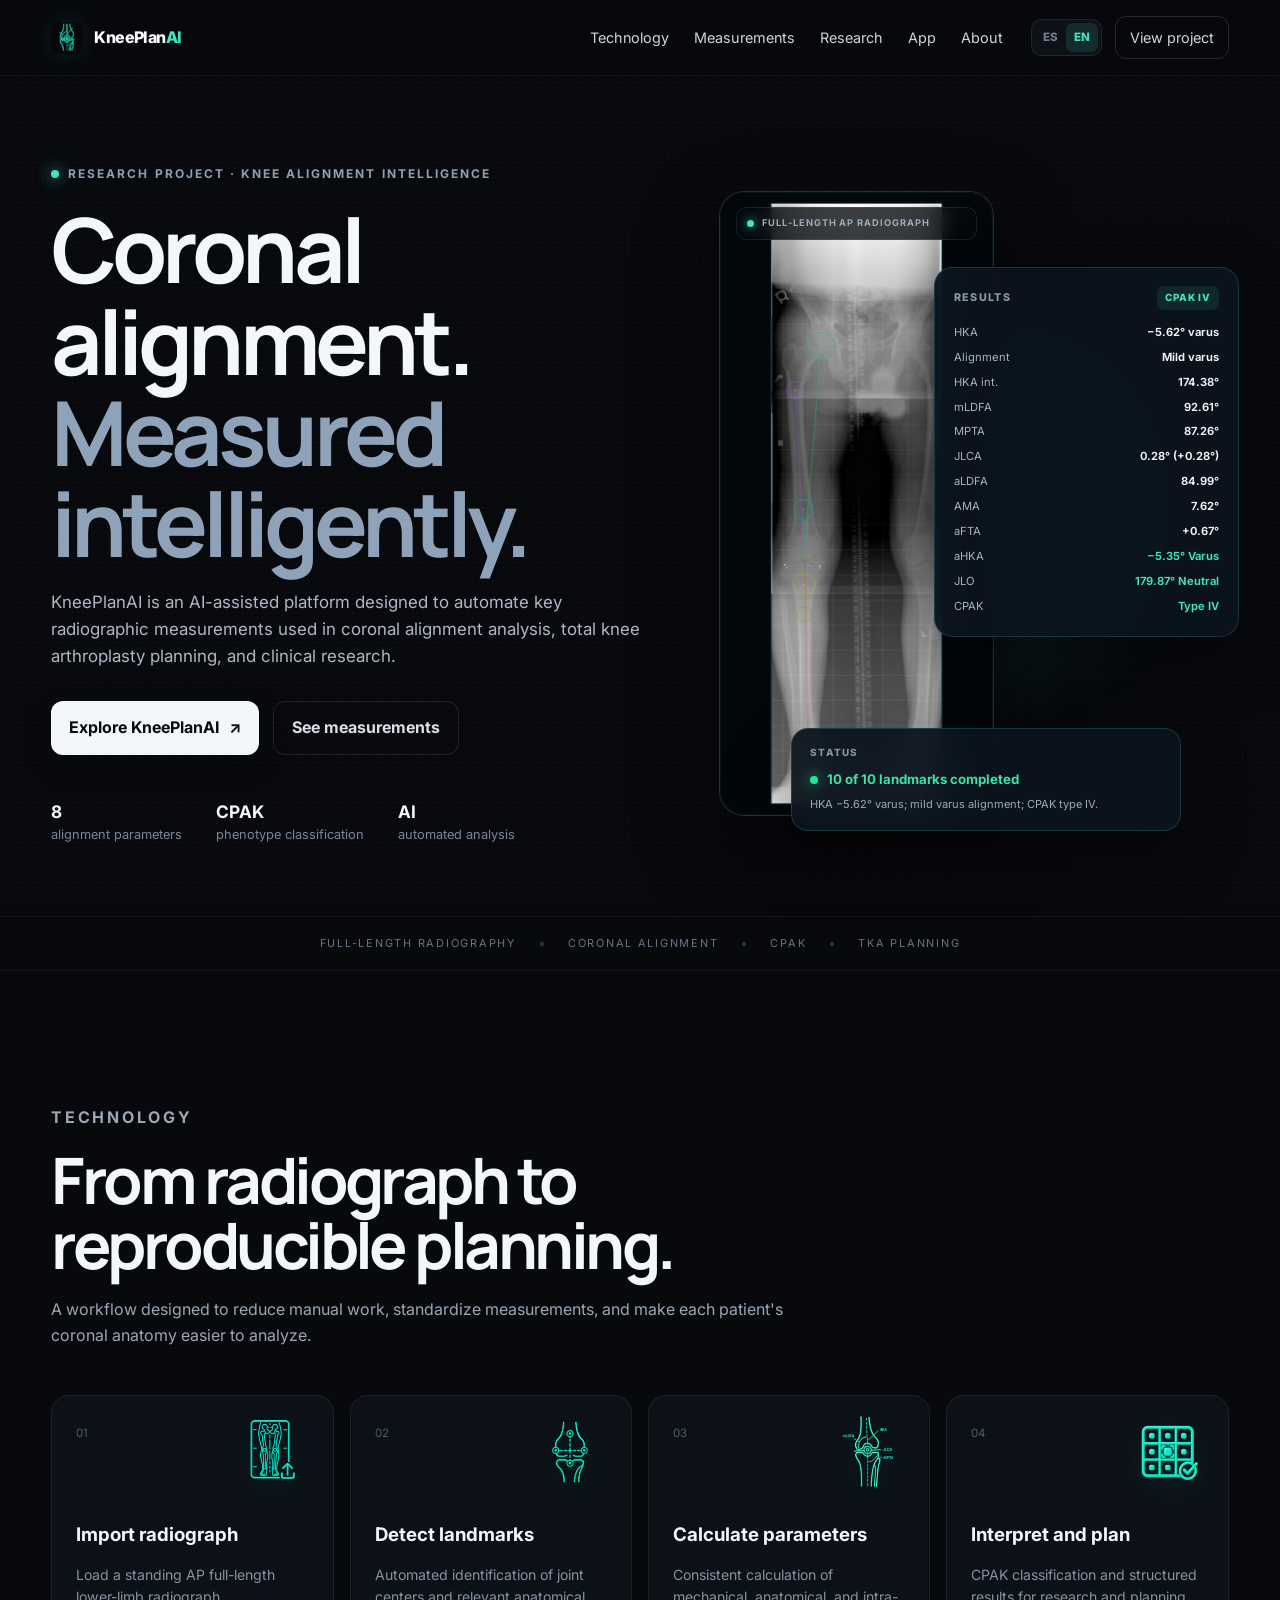
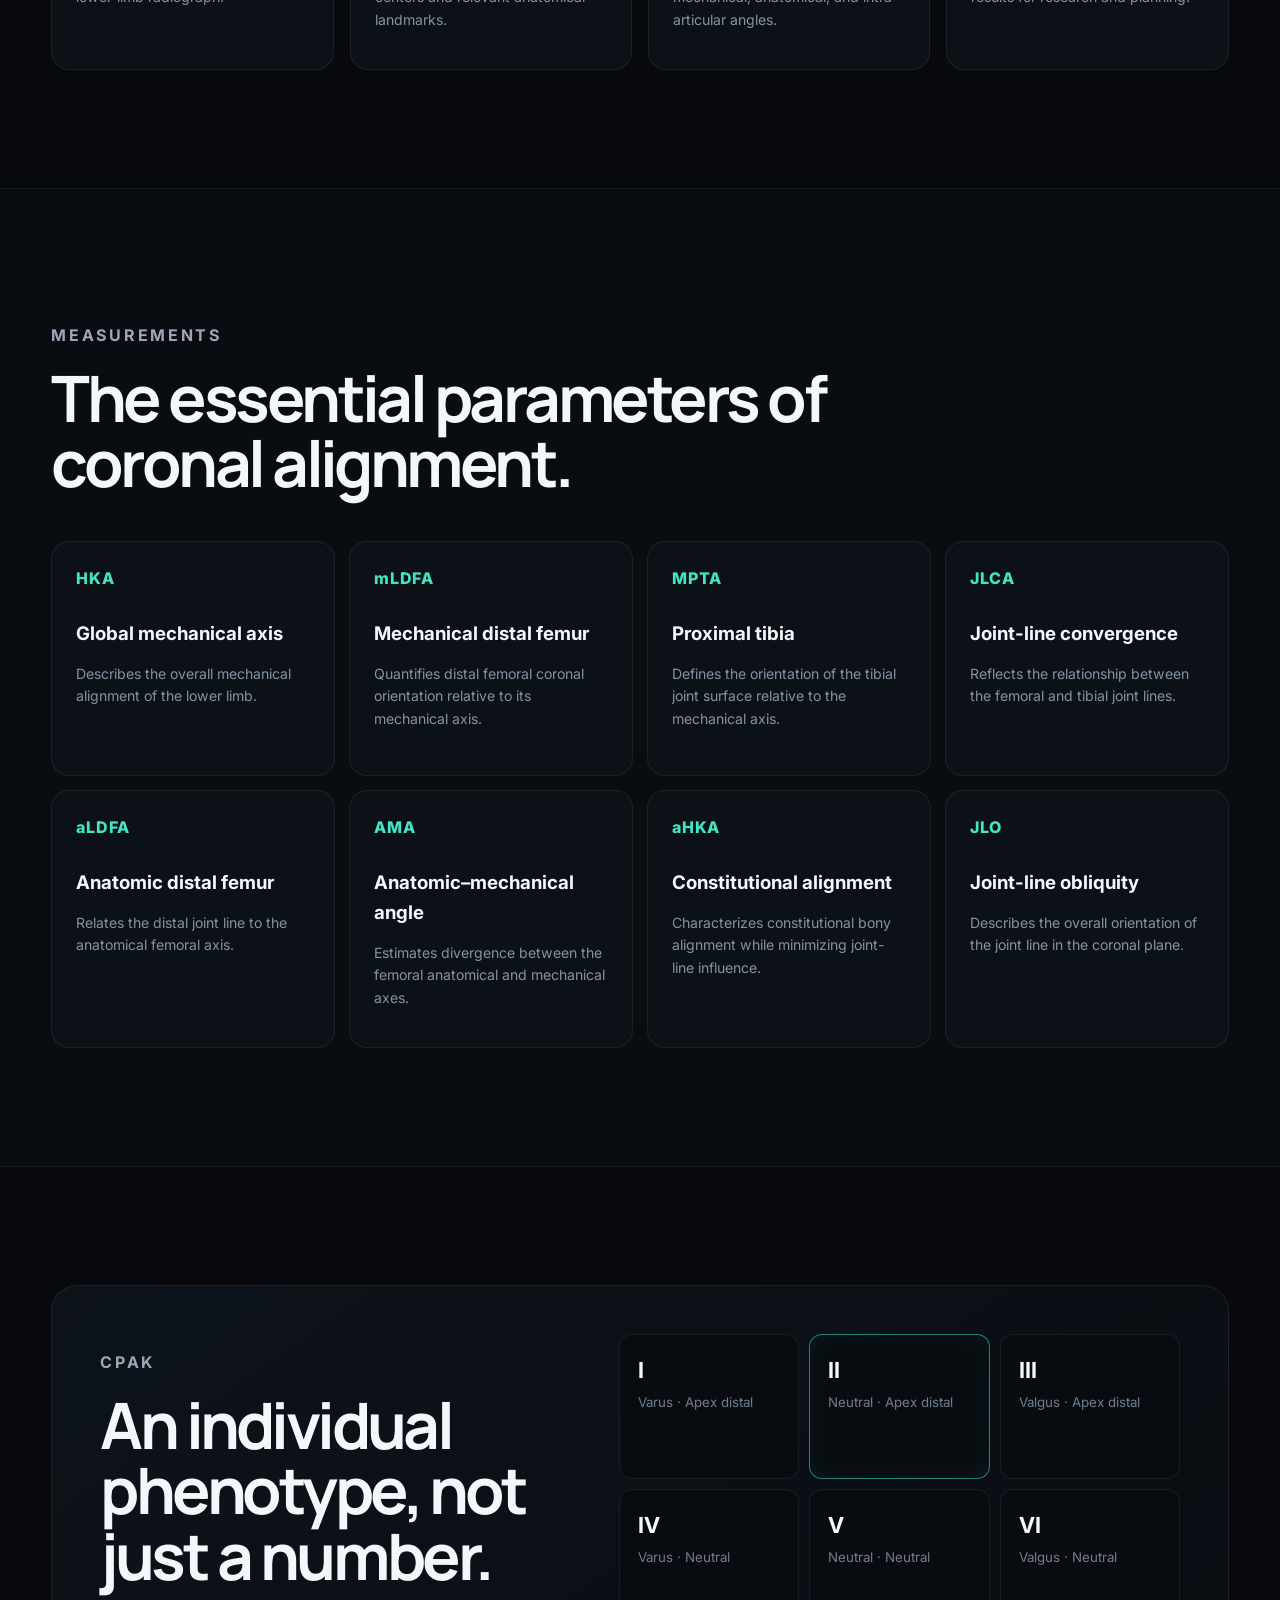
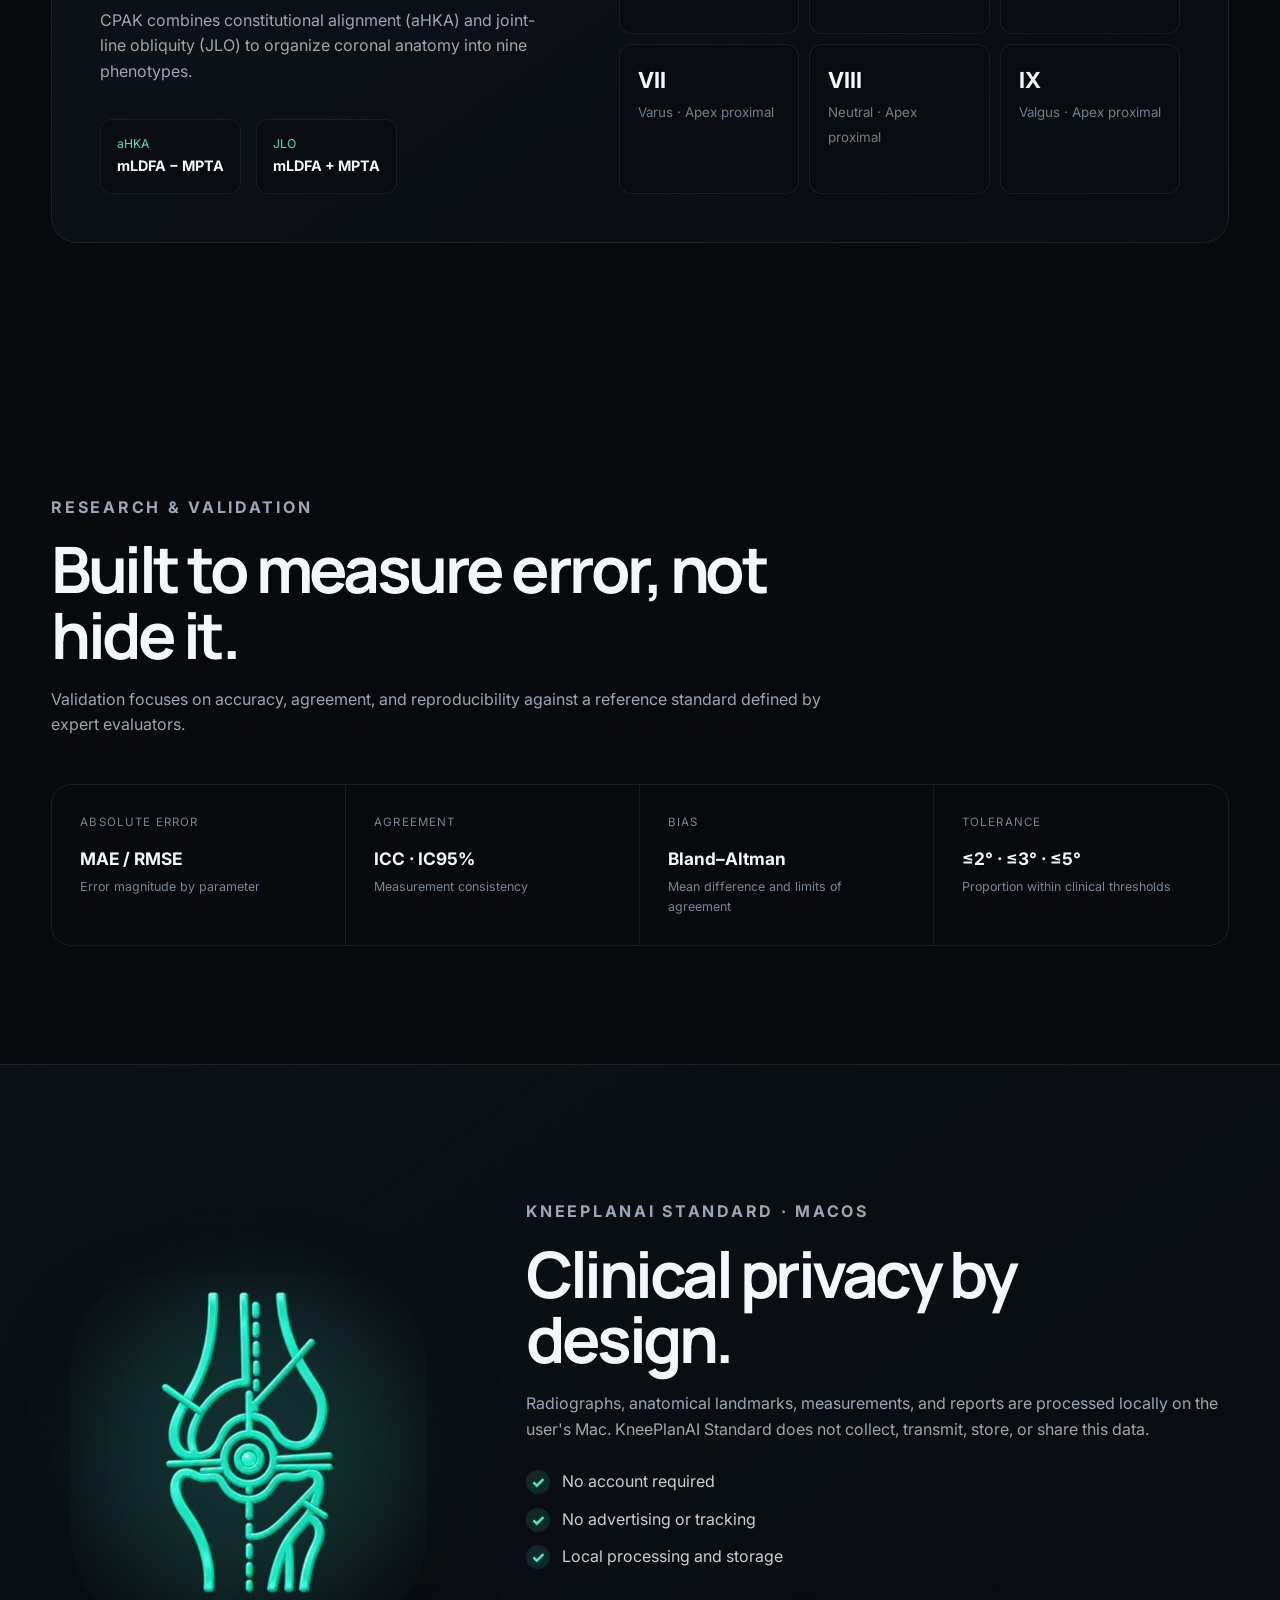
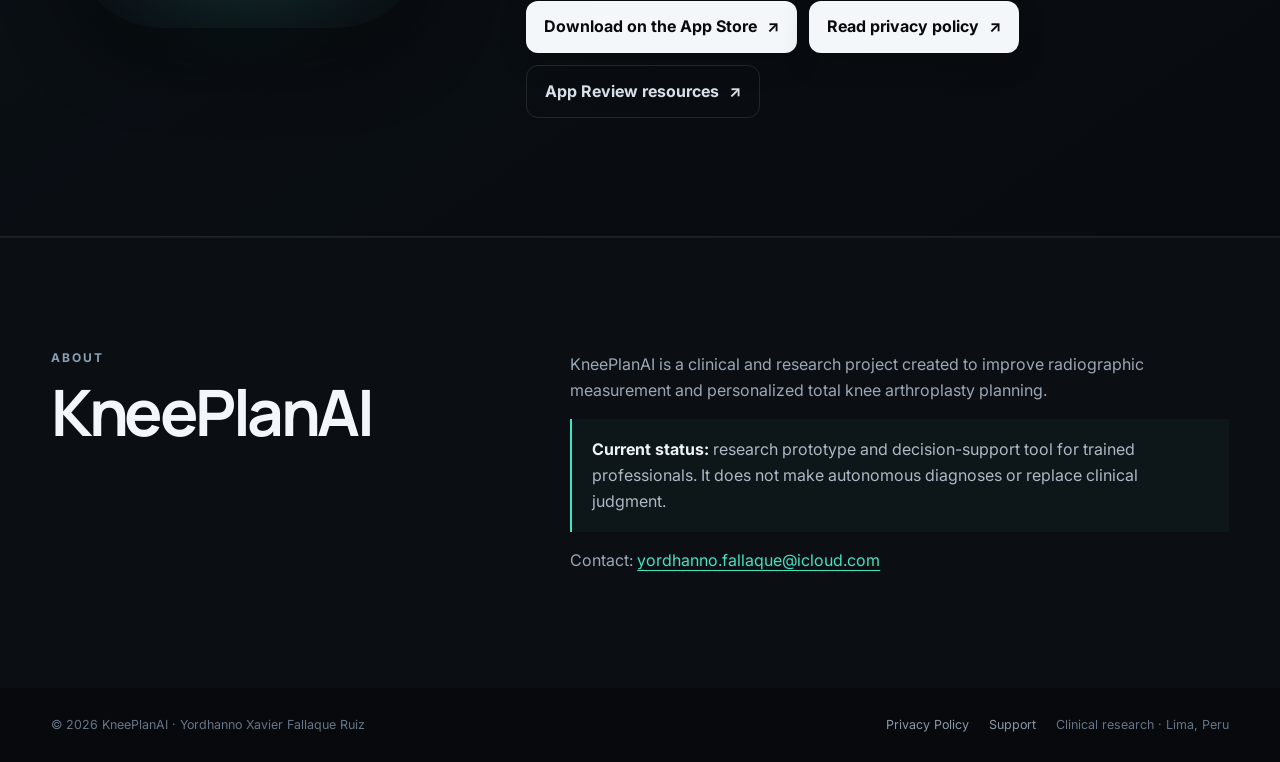
==== commit 3c4a254a: "Add App Store download button" ====
--- a/index.html
+++ b/index.html
@@ -198,6 +198,7 @@
             <li><span>✓</span><span data-es="Procesamiento y almacenamiento local" data-en="Local processing and storage">Procesamiento y almacenamiento local</span></li>
           </ul>
           <div class="app-actions">
+            <a class="button button-primary privacy-button" href="https://apps.apple.com/app/kneeplanai/id6804541346" target="_blank" rel="noopener noreferrer"><span data-es="Descargar en App Store" data-en="Download on the App Store">Descargar en App Store</span><span>↗</span></a>
             <a class="button button-primary privacy-button" href="/privacy.html"><span data-es="Leer política de privacidad" data-en="Read privacy policy">Leer política de privacidad</span><span>↗</span></a>
             <a class="button button-ghost privacy-button" href="/app-review.html" target="_blank" rel="noopener noreferrer"><span data-es="Recursos para revisión de la app" data-en="App Review resources">Recursos para revisión de la app</span><span>↗</span></a>
           </div>
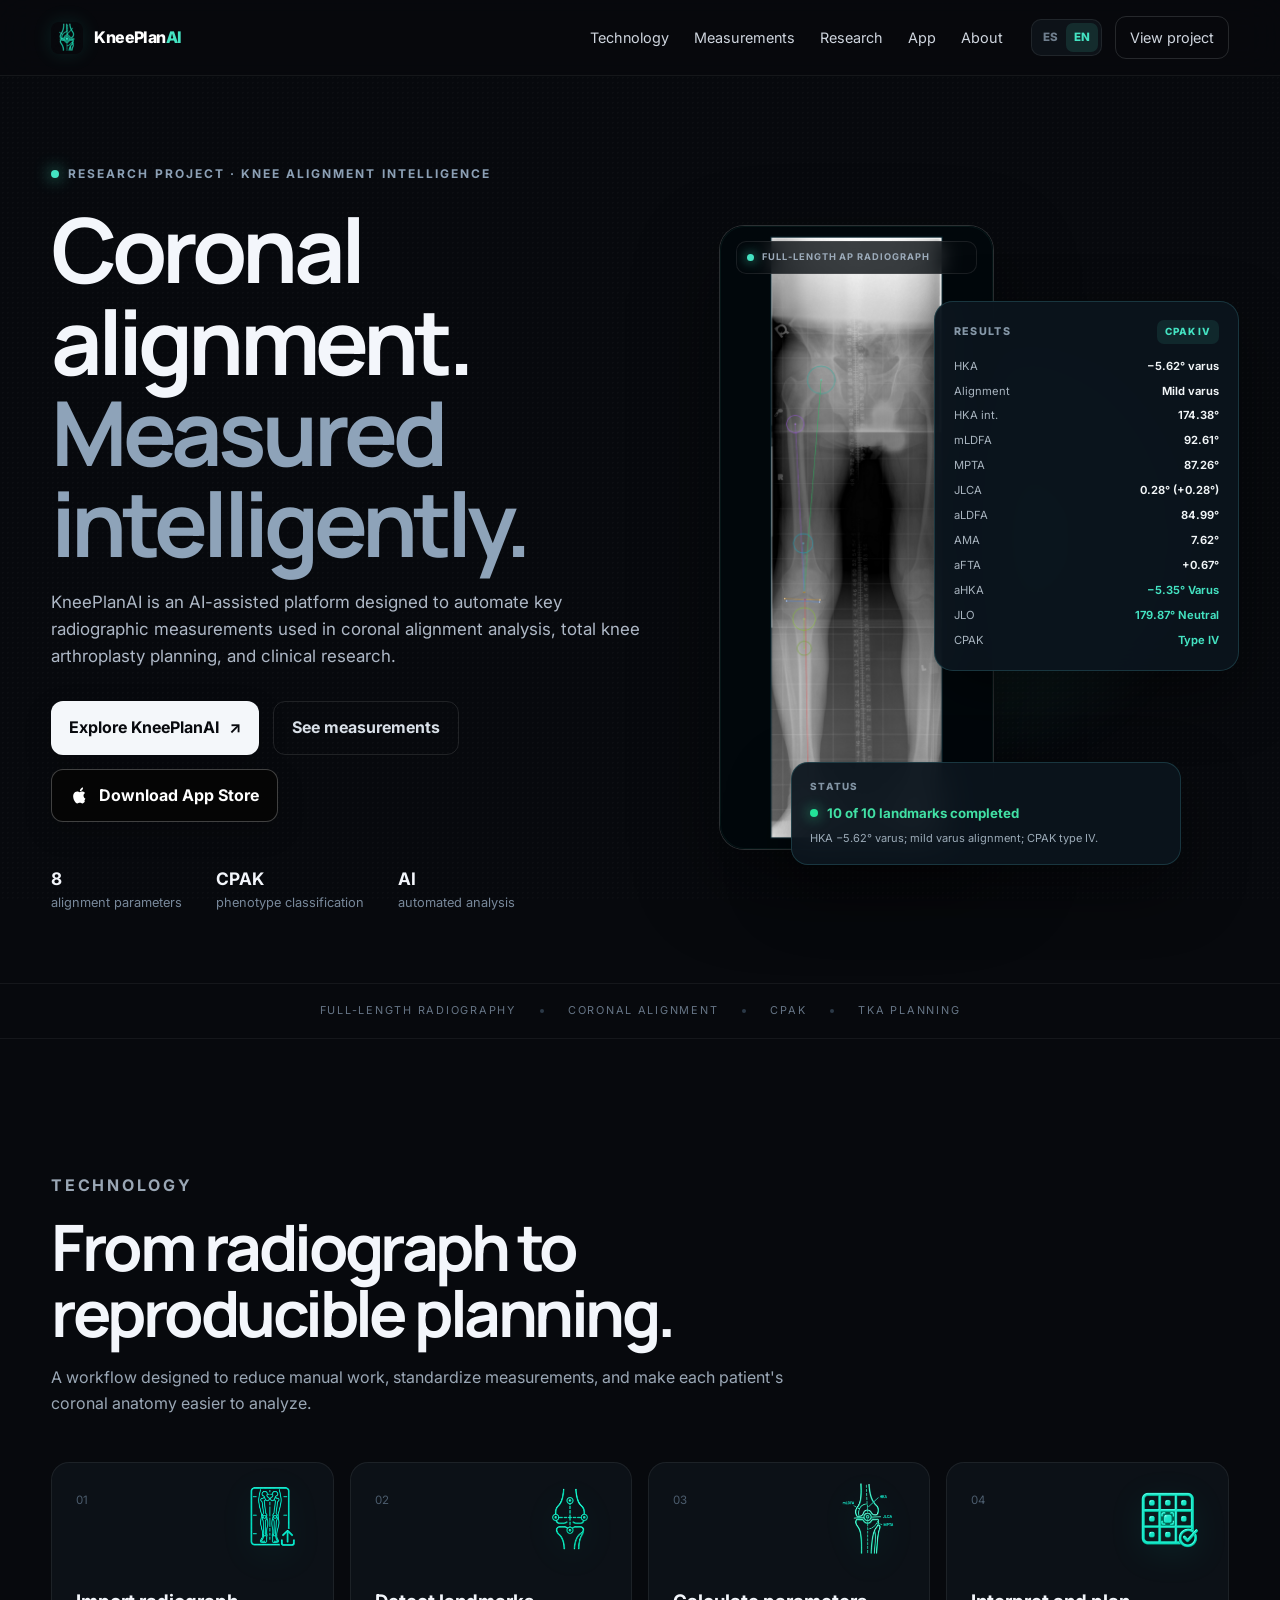
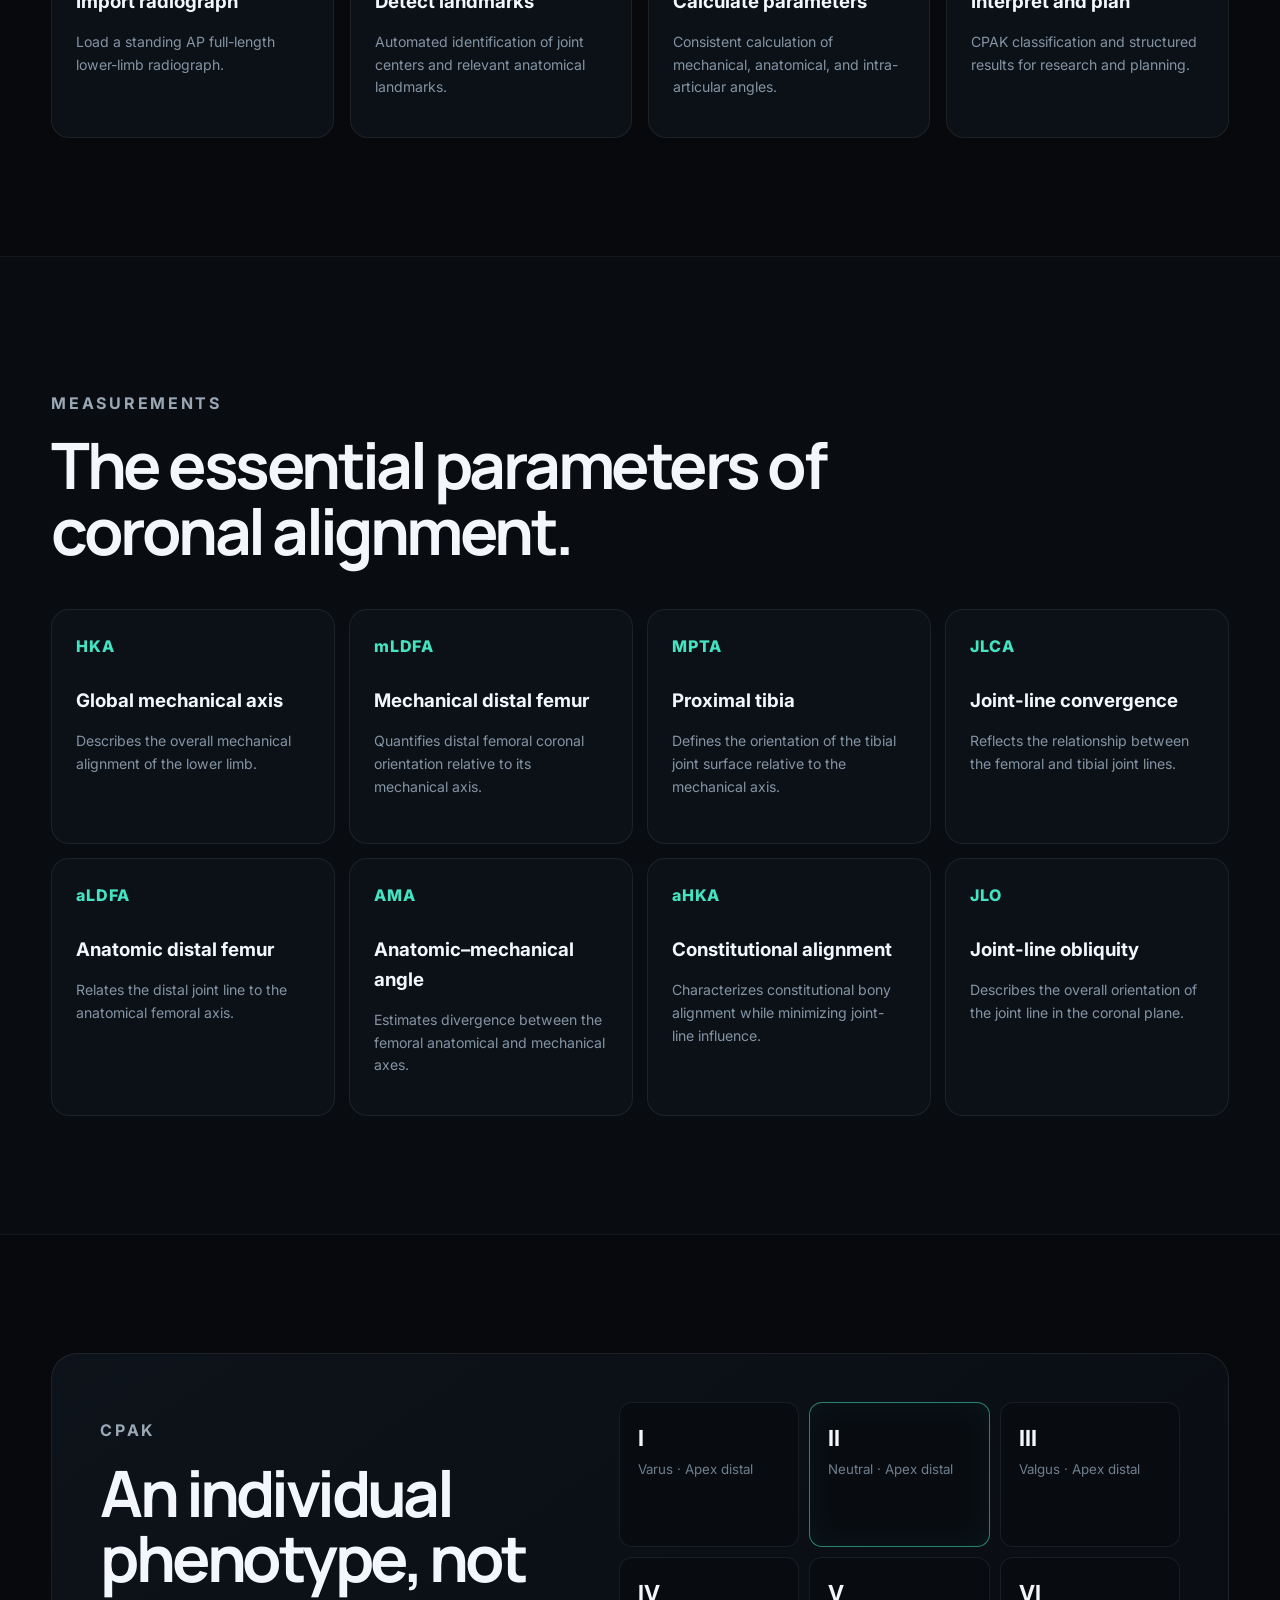
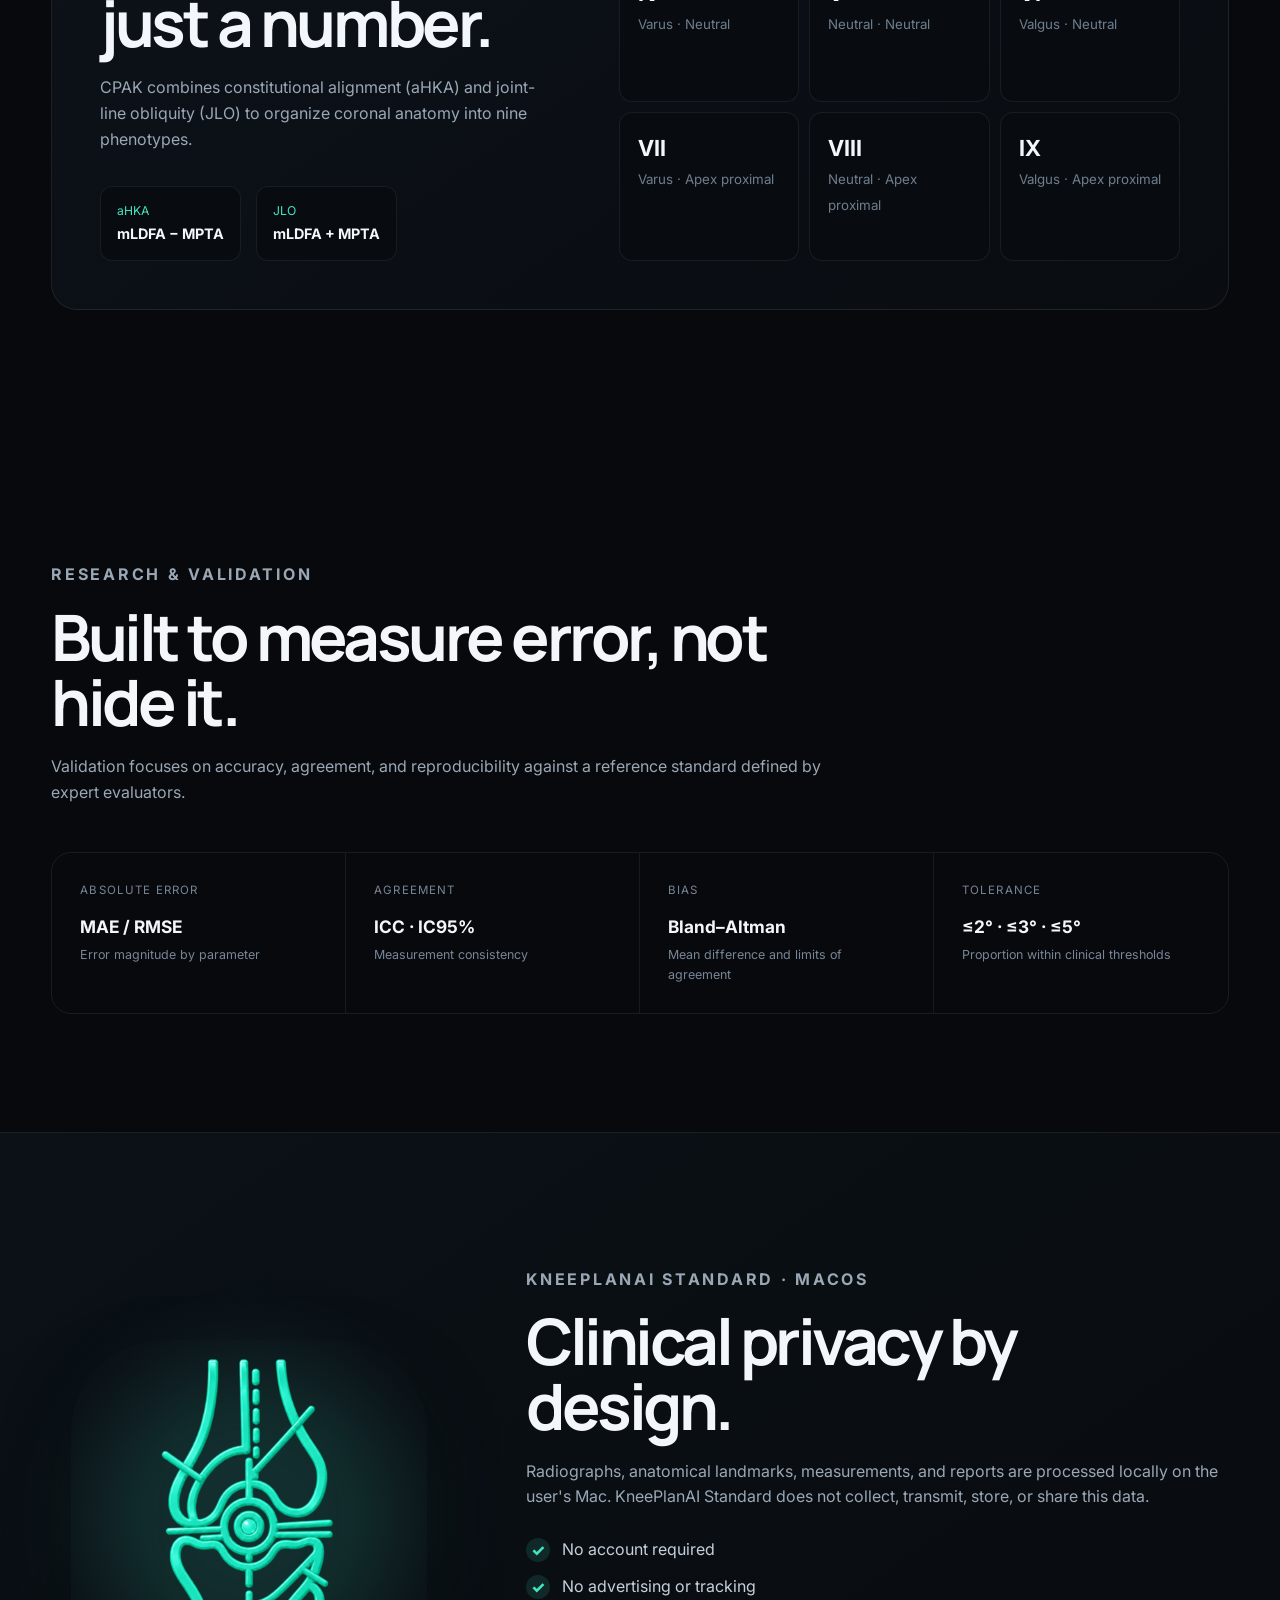
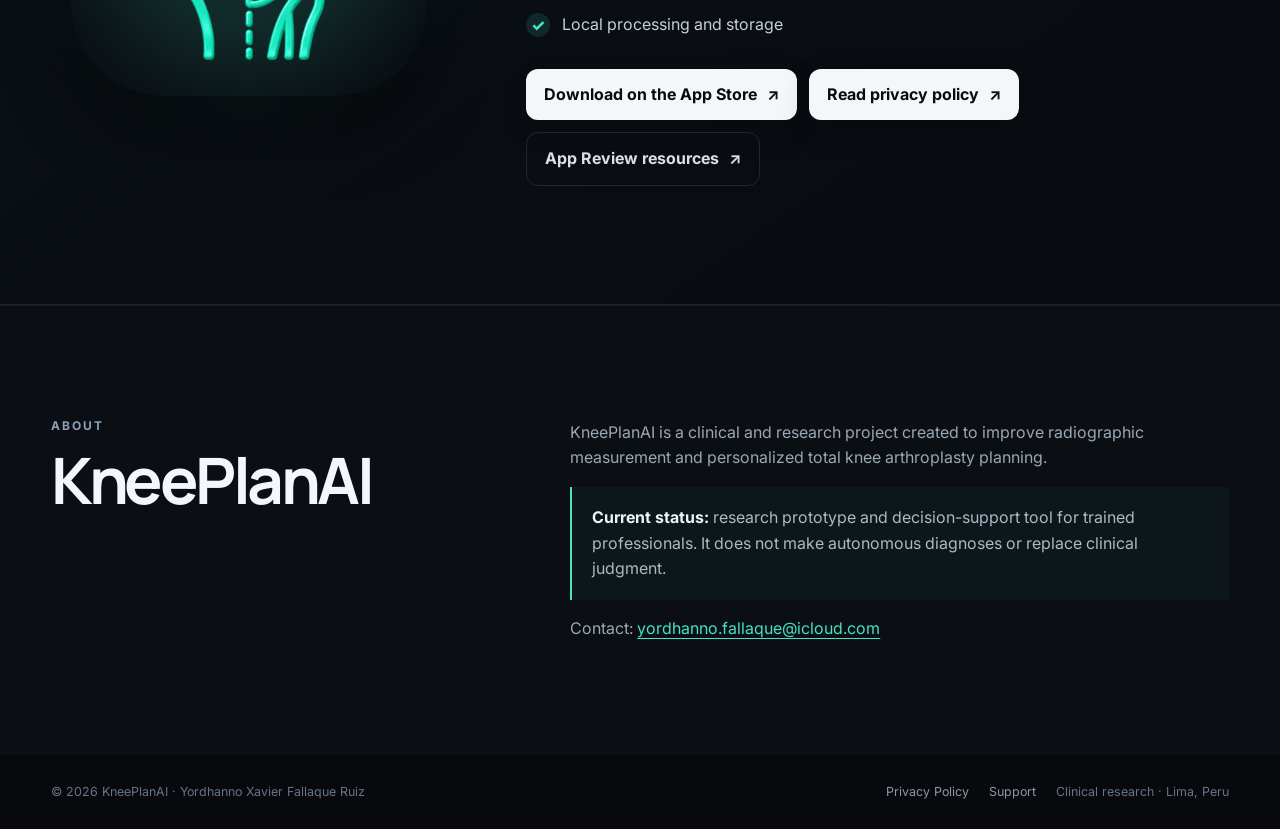
==== commit 617b1b07: "Add App Store button to hero" ====
--- a/index.html
+++ b/index.html
@@ -66,6 +66,10 @@
         <div class="hero-actions">
           <a class="button button-primary" href="#technology"><span data-es="Explorar KneePlanAI" data-en="Explore KneePlanAI">Explorar KneePlanAI</span><span>↗</span></a>
           <a class="button button-ghost" href="#measurements" data-es="Ver mediciones" data-en="See measurements">Ver mediciones</a>
+          <a class="button button-app-store" href="https://apps.apple.com/app/kneeplanai/id6804541346" target="_blank" rel="noopener noreferrer">
+            <svg viewBox="0 0 24 24" aria-hidden="true"><path d="M18.71 19.5c-.83 1.24-1.71 2.45-3.05 2.47-1.31.03-1.73-.78-3.24-.78-1.51 0-1.98.75-3.22.81-1.29.05-2.27-1.31-3.1-2.52-1.69-2.46-3-6.94-1.26-9.98.86-1.51 2.43-2.47 4.11-2.5 1.28-.03 2.49.87 3.24.87.72 0 2.08-1.07 3.5-.91.59.03 2.25.24 3.32 1.8-.09.05-1.98 1.15-1.96 3.44.03 2.74 2.4 3.65 2.43 3.66-.02.07-.38 1.31-1.25 2.58M13.6 3.52c.71-.86 1.88-1.52 2.86-1.56.13 1.15-.34 2.3-1.03 3.13-.68.84-1.8 1.49-2.9 1.4-.15-1.13.4-2.3 1.07-2.97Z"/></svg>
+            <span data-es="Descargar App Store" data-en="Download App Store">Descargar App Store</span>
+          </a>
         </div>
         <div class="hero-meta">
           <div><strong>8</strong><span data-es="parámetros de alineación" data-en="alignment parameters">parámetros de alineación</span></div>
--- a/styles.css
+++ b/styles.css
@@ -37,6 +37,9 @@
 .button-primary{background:#f4f7fa;color:#080a0e;box-shadow:0 10px 28px rgba(0,0,0,.2)}
 .button-ghost{color:#d9e0e8;border:1px solid rgba(255,255,255,.1)}
 .button-ghost:hover{border-color:rgba(68,227,194,.35)}
+.button-app-store{color:#fff;background:#050505;border:1px solid rgba(255,255,255,.24);box-shadow:0 10px 28px rgba(0,0,0,.2)}
+.button-app-store:hover{border-color:rgba(255,255,255,.48)}
+.button-app-store svg{width:19px;height:19px;flex:0 0 auto;fill:currentColor}
 .hero-meta{display:flex;gap:34px;margin-top:43px;flex-wrap:wrap}
 .hero-meta div{display:flex;flex-direction:column}
 .hero-meta strong{font-size:1.08rem}
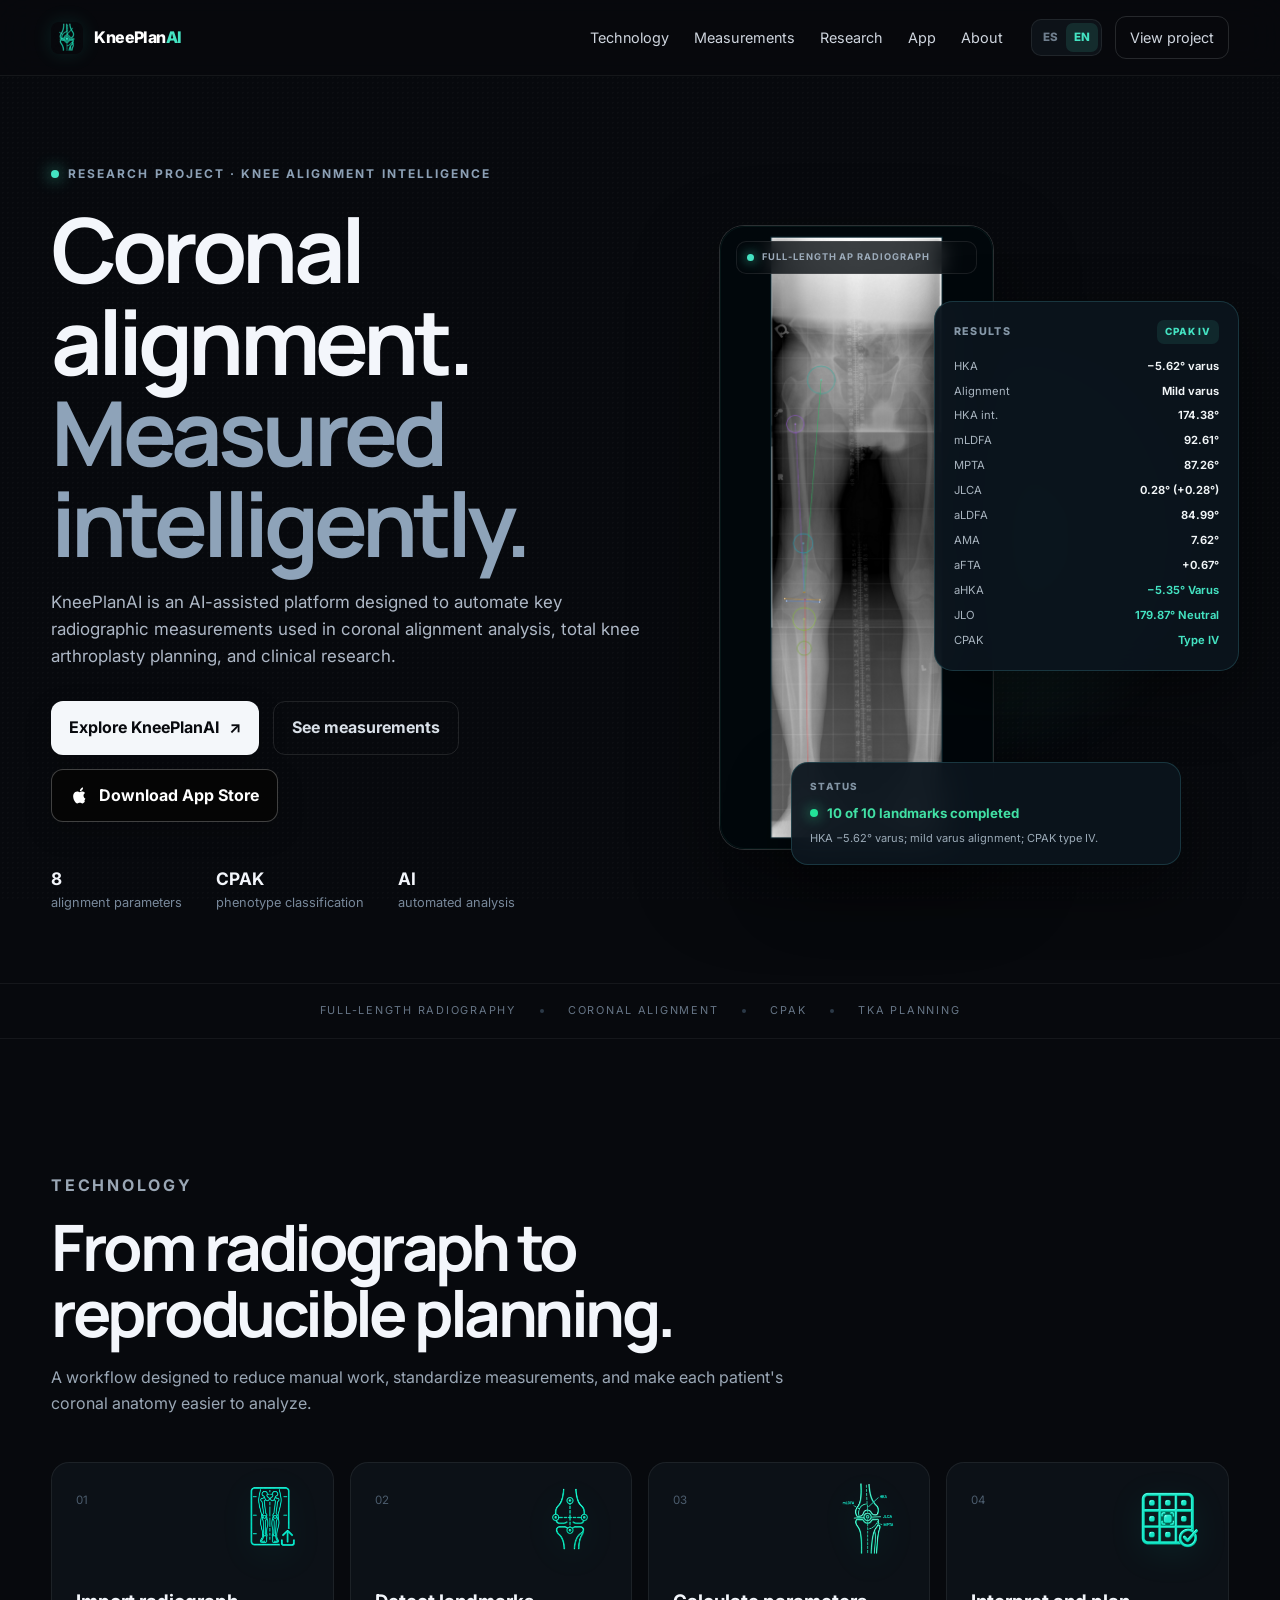
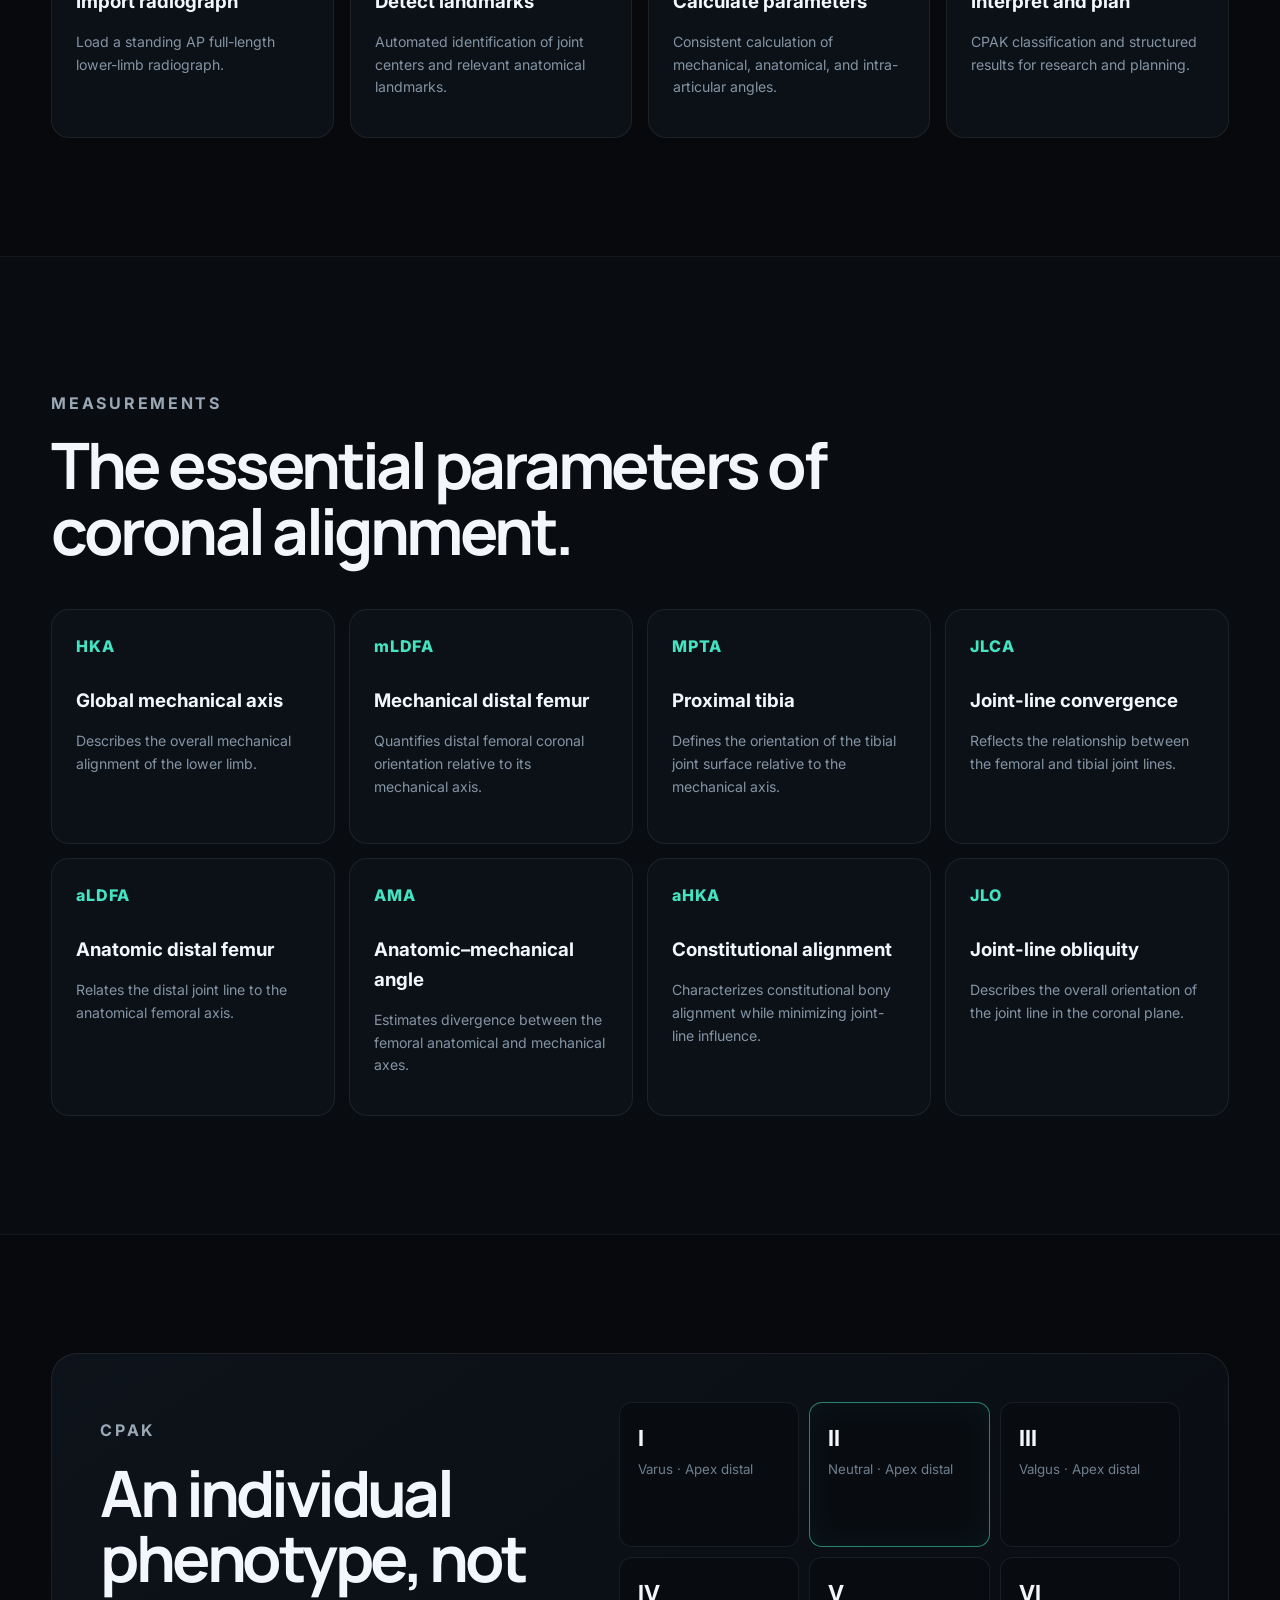
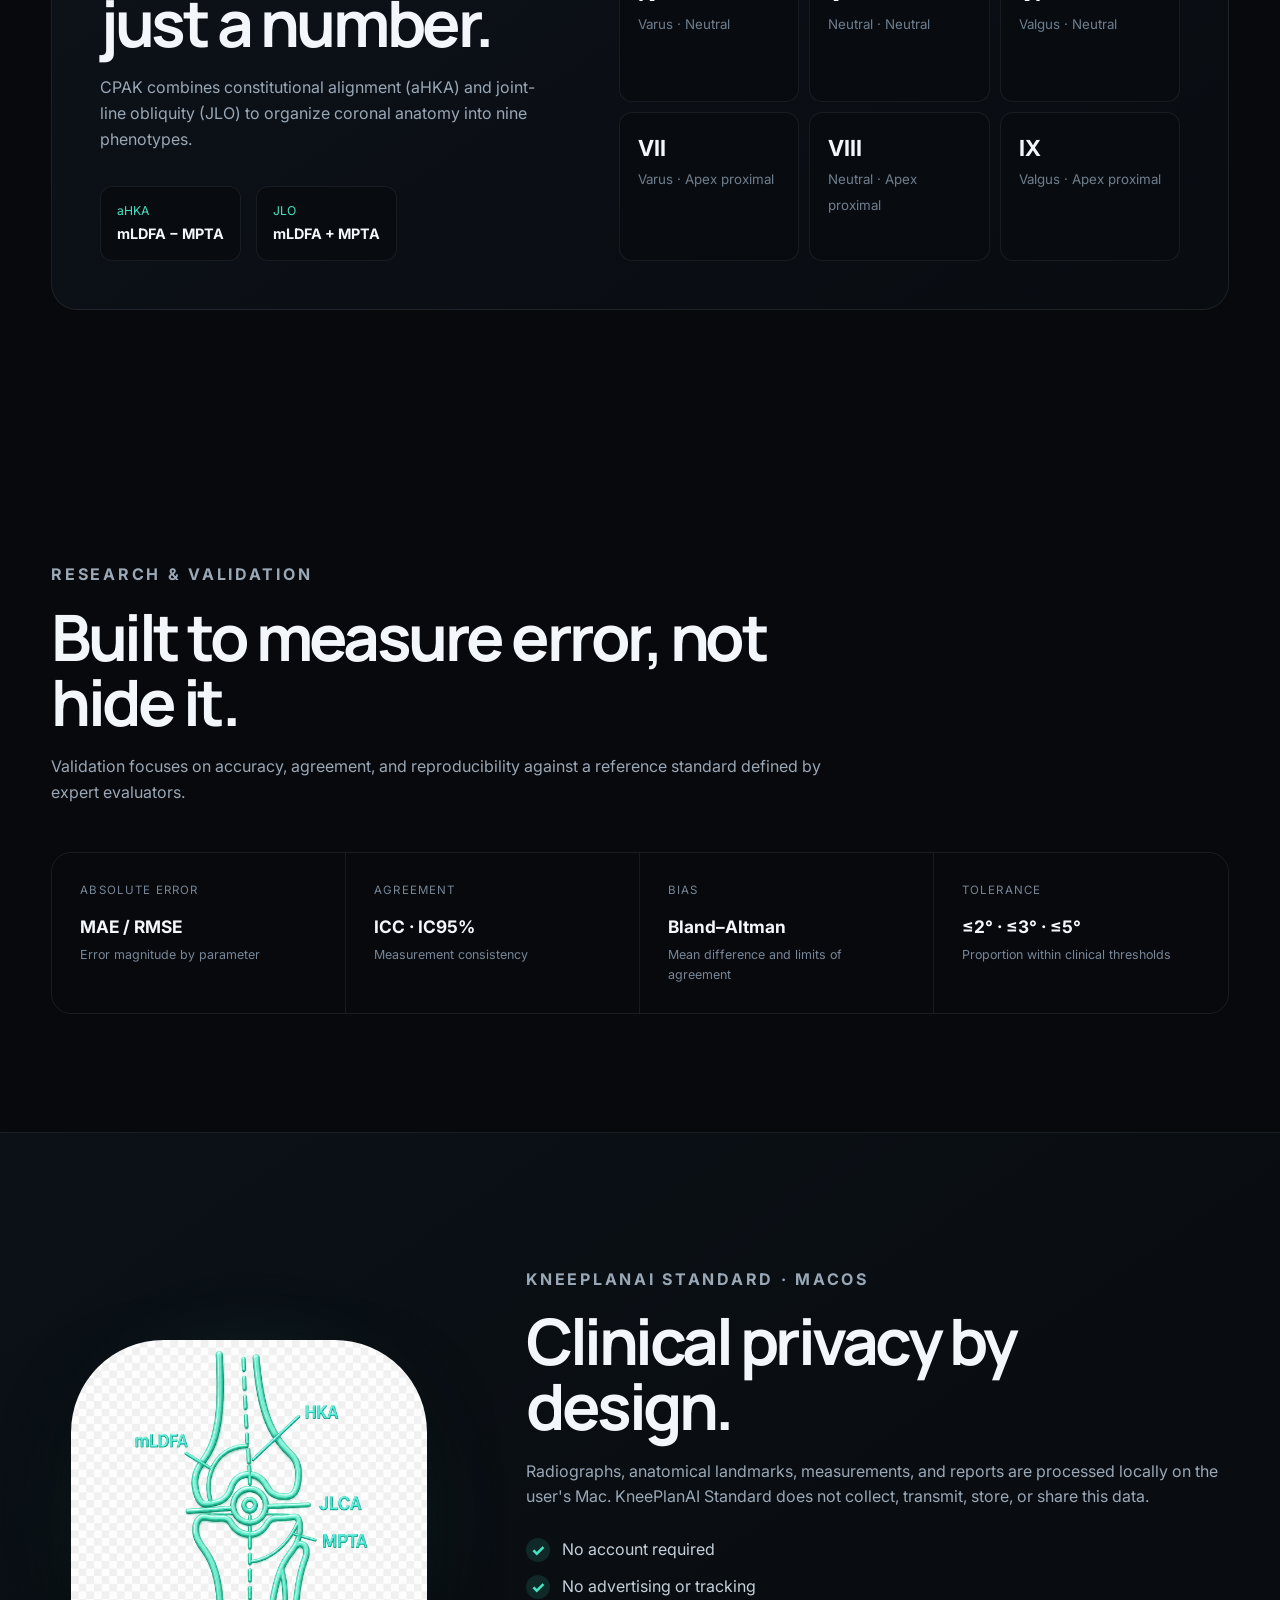
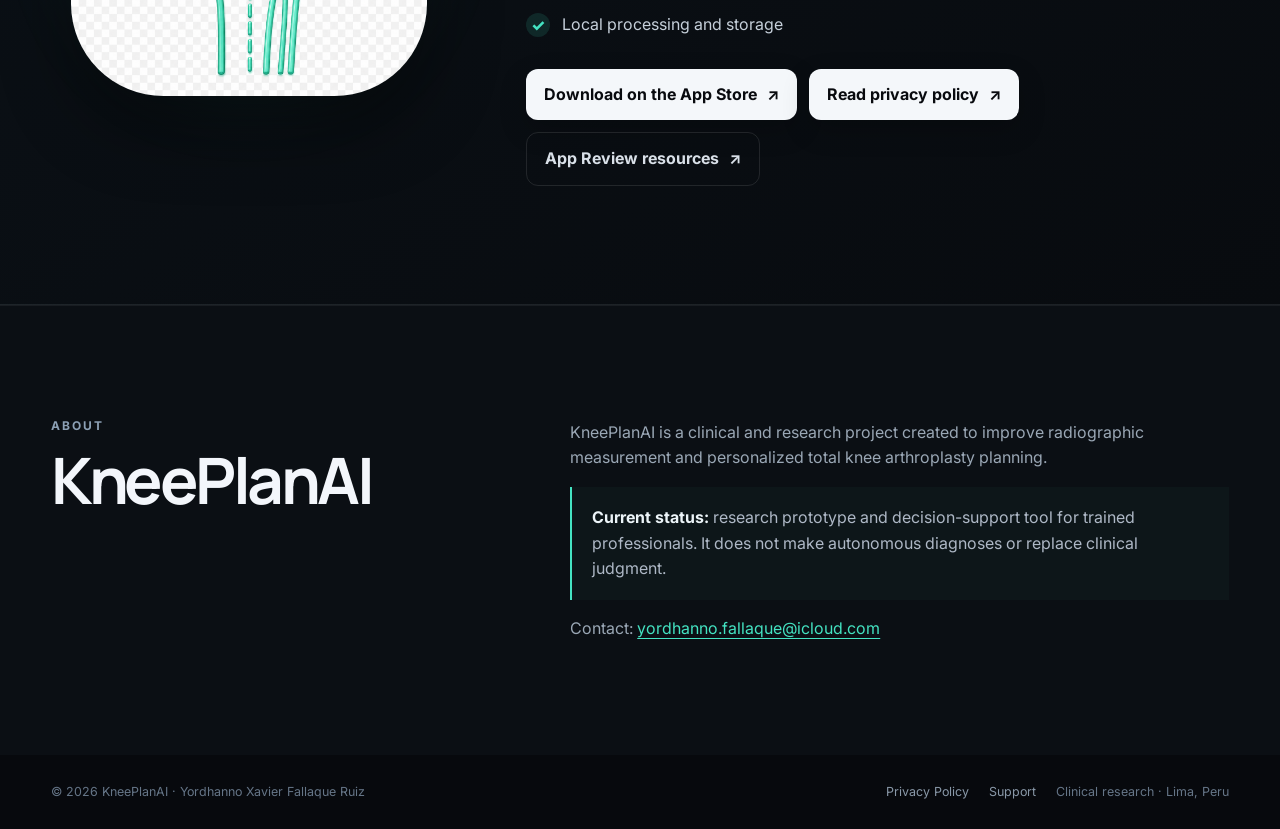
==== commit 410e6299: "Replace Standard section image" ====
--- a/index.html
+++ b/index.html
@@ -191,7 +191,7 @@
 
     <section id="app" class="section-block app-section">
       <div class="section-shell app-grid">
-        <div class="app-icon-wrap reveal"><img src="/favicon-512.png?v=5" alt="KneePlanAI" width="512" height="512" /></div>
+        <div class="app-icon-wrap reveal"><img src="/kneeplanai-measurements-icon.png?v=1" alt="KneePlanAI alignment measurements" width="1254" height="1254" /></div>
         <div class="app-copy reveal">
           <p class="kicker">KNEEPLANAI STANDARD · macOS</p>
           <h2 data-es="Privacidad clínica desde el diseño." data-en="Clinical privacy by design.">Privacidad clínica desde el diseño.</h2>
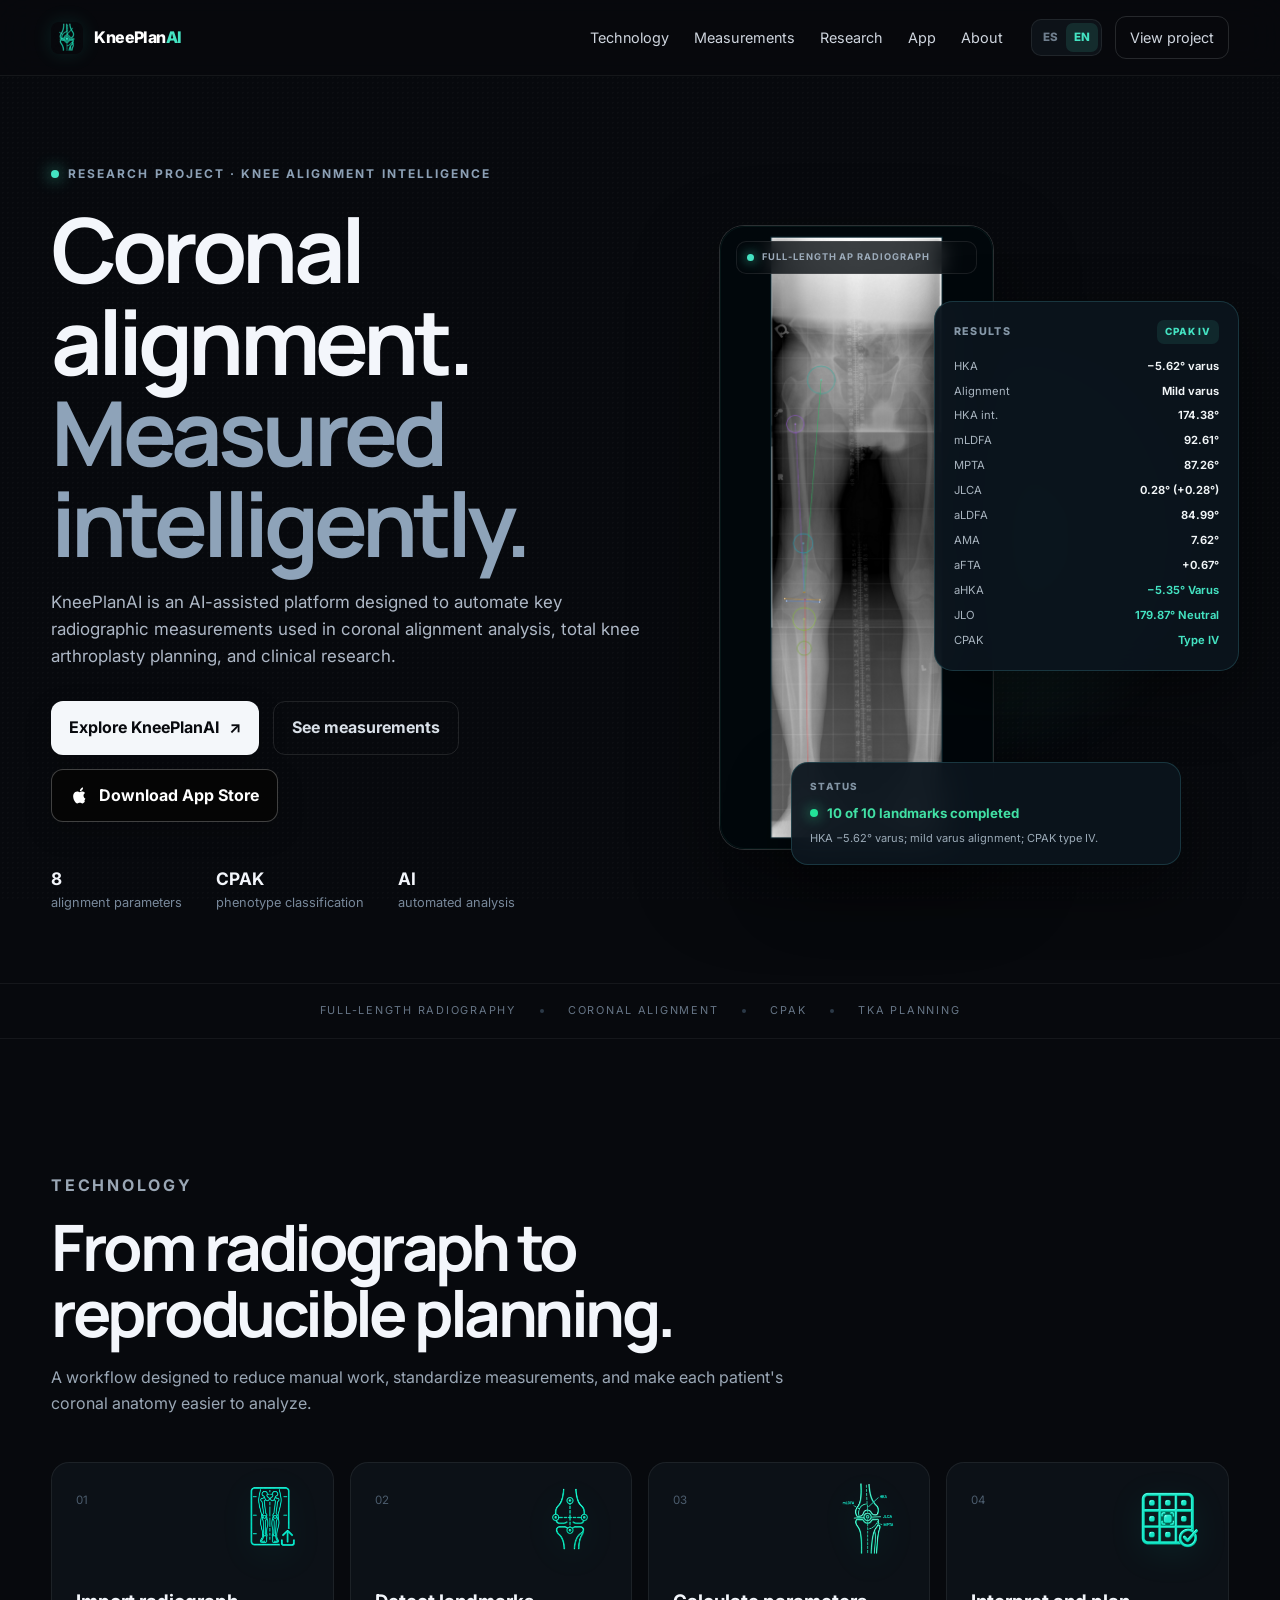
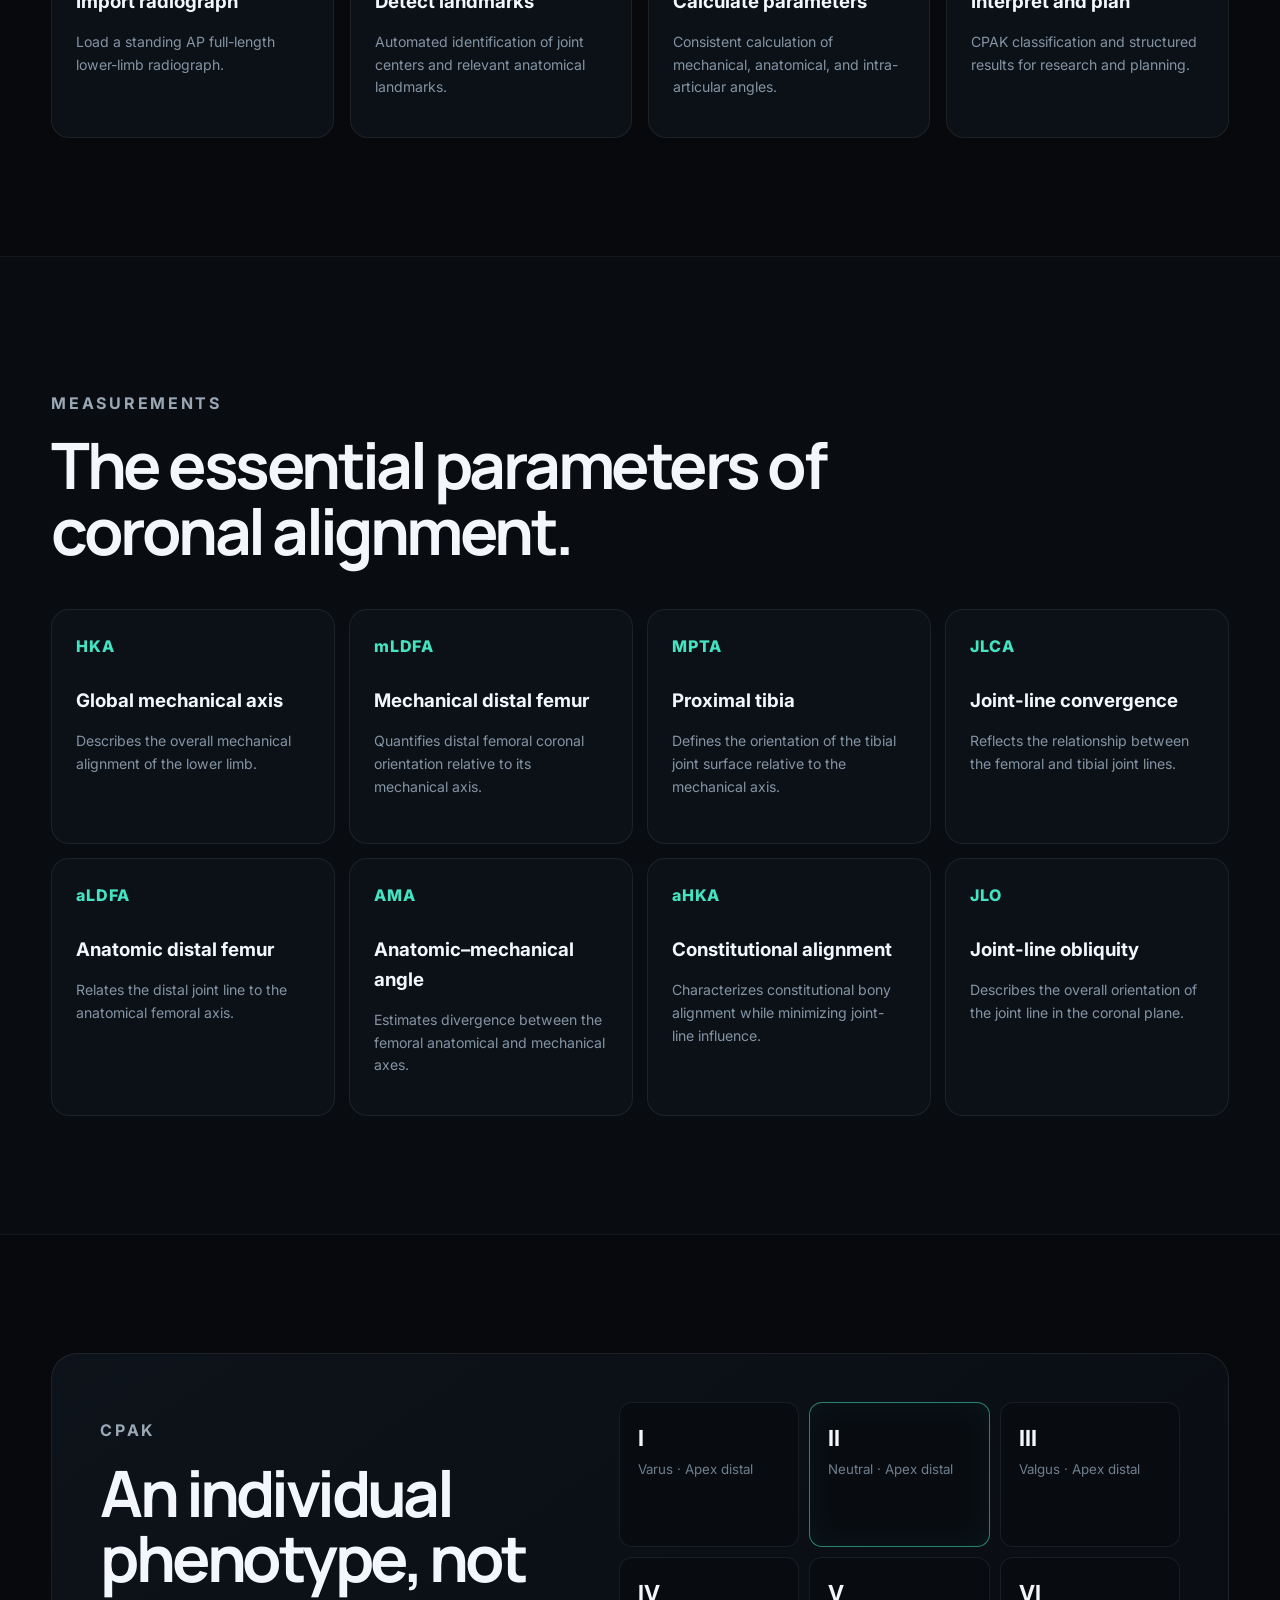
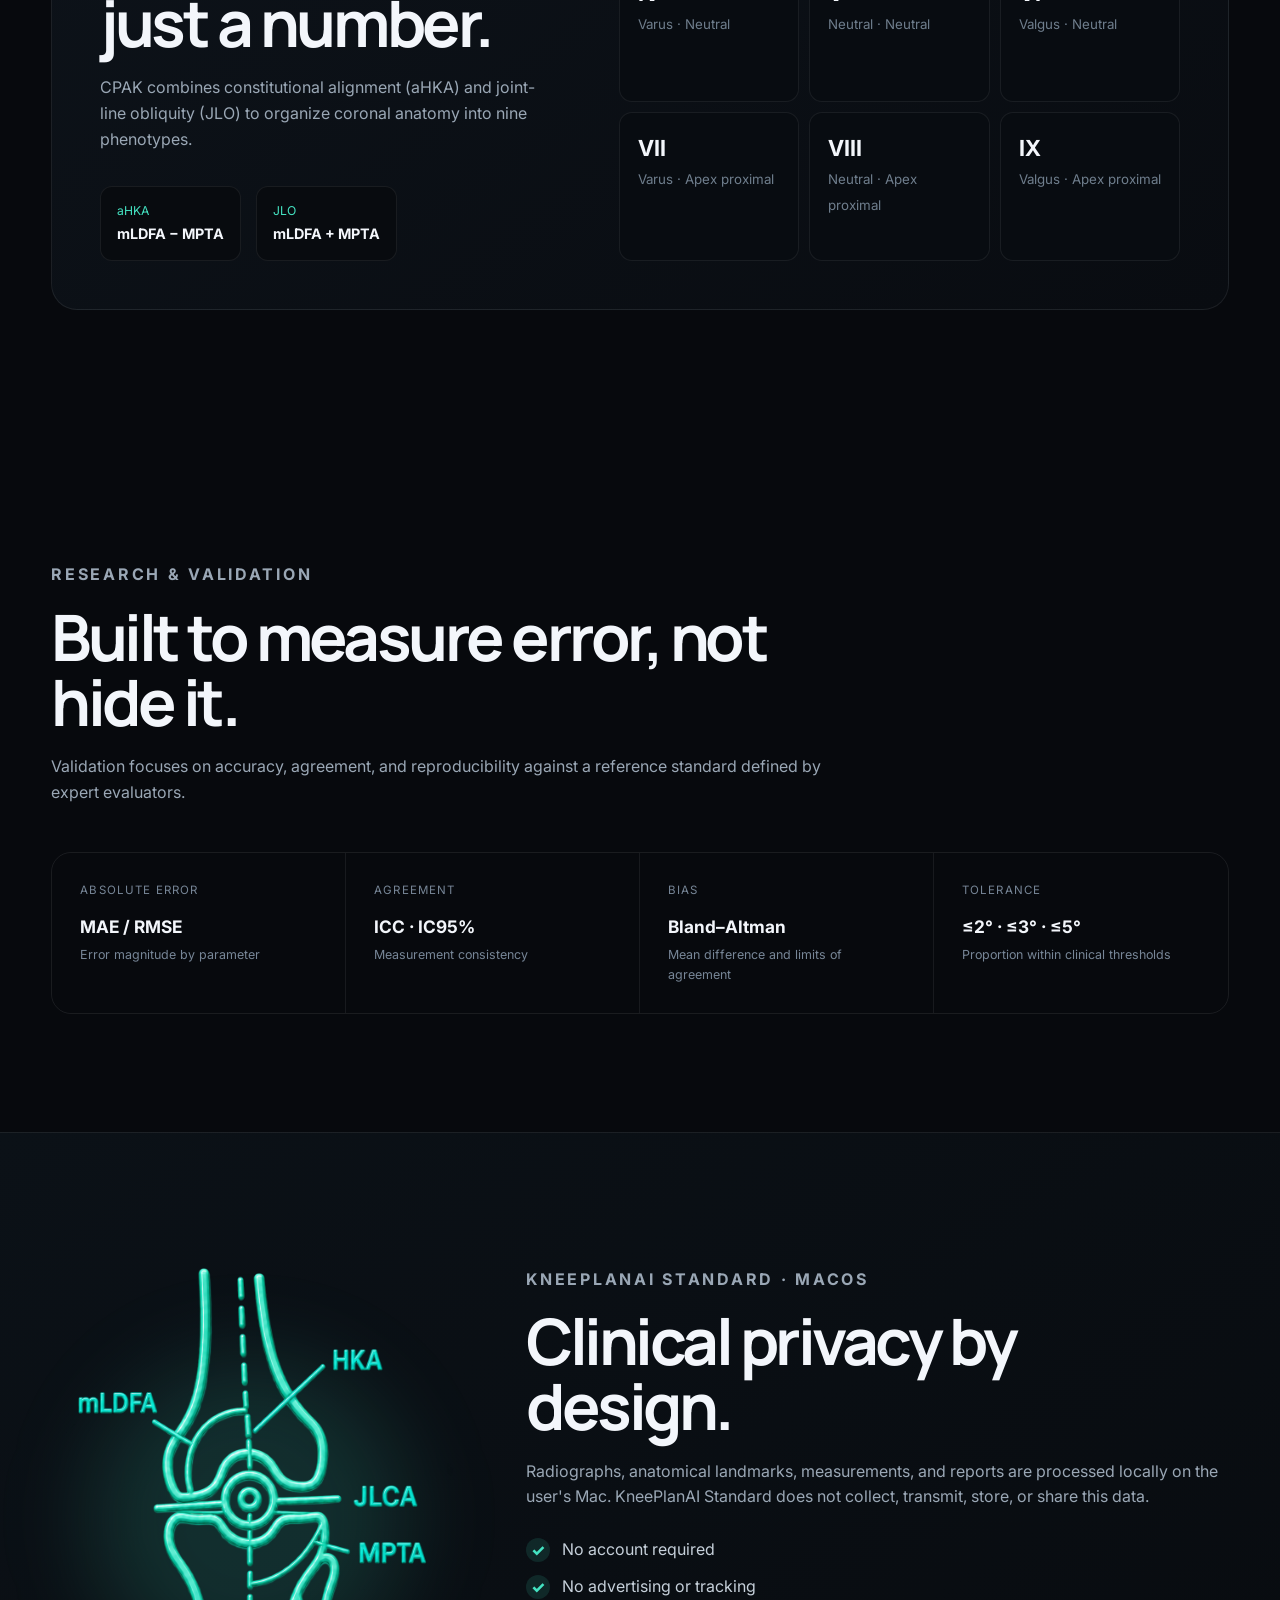
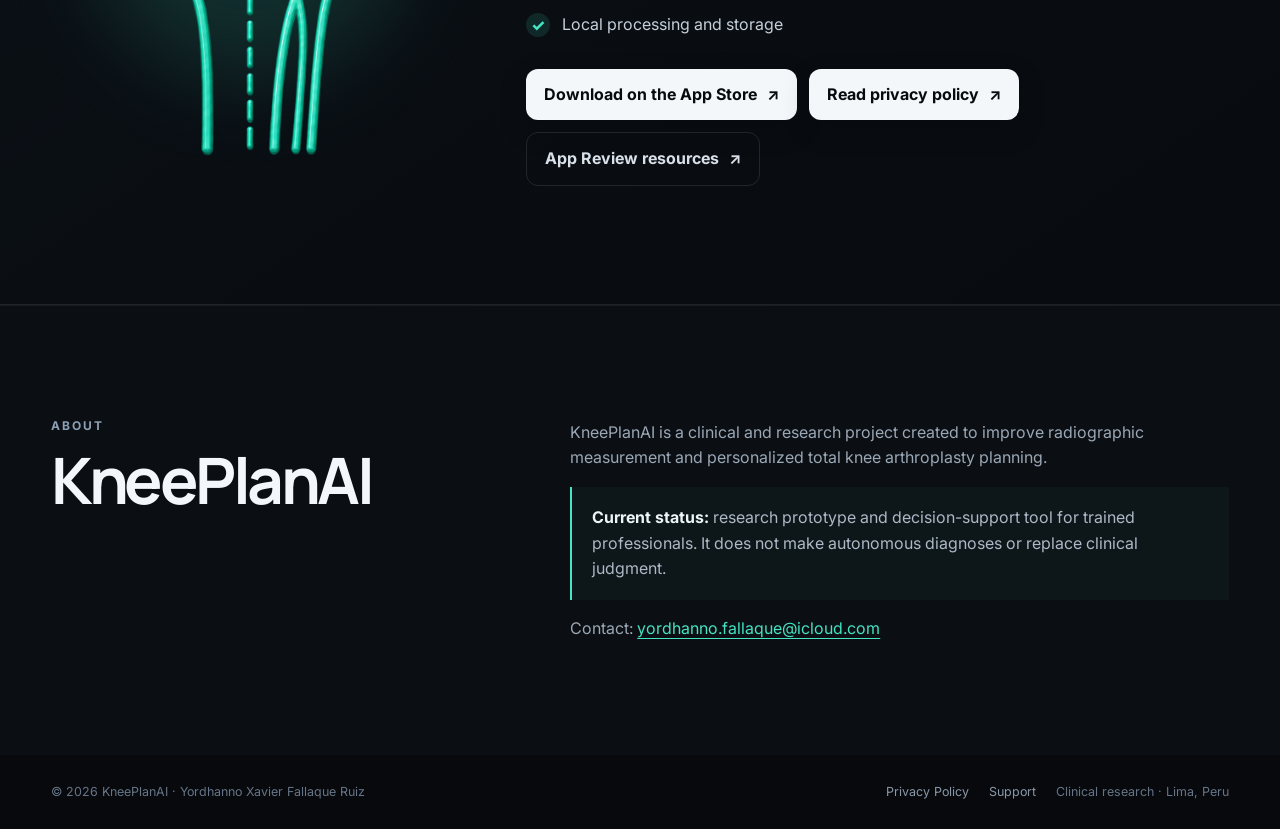
==== commit bb32b76a: "Make Standard image transparent and larger" ====
--- a/index.html
+++ b/index.html
@@ -191,7 +191,7 @@
 
     <section id="app" class="section-block app-section">
       <div class="section-shell app-grid">
-        <div class="app-icon-wrap reveal"><img src="/kneeplanai-measurements-icon.png?v=1" alt="KneePlanAI alignment measurements" width="1254" height="1254" /></div>
+        <div class="app-icon-wrap reveal"><img src="/kneeplanai-measurements-icon.png?v=2" alt="KneePlanAI alignment measurements" width="1254" height="1254" /></div>
         <div class="app-copy reveal">
           <p class="kicker">KNEEPLANAI STANDARD · macOS</p>
           <h2 data-es="Privacidad clínica desde el diseño." data-en="Clinical privacy by design.">Privacidad clínica desde el diseño.</h2>
--- a/styles.css
+++ b/styles.css
@@ -89,7 +89,7 @@
 .app-section{background:linear-gradient(145deg,#0b1117,#080b0f);border-top:1px solid var(--line);border-bottom:1px solid var(--line)}
 .app-grid{display:grid;grid-template-columns:.72fr 1.28fr;gap:80px;align-items:center}
 .app-icon-wrap{position:relative;display:grid;place-items:center}.app-icon-wrap:before{content:"";position:absolute;width:80%;aspect-ratio:1;border-radius:50%;background:rgba(68,227,194,.15);filter:blur(45px)}
-.app-icon-wrap img{position:relative;width:min(360px,90%);height:auto;border-radius:26%;box-shadow:0 32px 70px rgba(0,0,0,.42)}
+.app-icon-wrap img{position:relative;width:min(540px,135%);height:auto;border-radius:0;box-shadow:none}
 .privacy-points{list-style:none;margin:27px 0 31px;padding:0;display:grid;gap:12px}.privacy-points li{display:flex;align-items:center;gap:12px;color:#c6d0da}.privacy-points li>span:first-child{display:grid;place-items:center;width:24px;height:24px;border-radius:50%;background:rgba(68,227,194,.12);color:var(--accent);font-weight:800}.privacy-button{width:max-content}.app-actions{display:flex;flex-wrap:wrap;gap:12px}
 
 .about-section{border-top:1px solid rgba(255,255,255,.06);background:#0b0f14}.about-inner{display:grid;grid-template-columns:.8fr 1.2fr;gap:80px;padding:98px 0}.disclaimer{padding:18px 20px;border-left:2px solid var(--accent);background:rgba(68,227,194,.03);color:#aeb8c6}.disclaimer strong{color:#ecf4f8}.contact-line a{color:var(--accent);text-underline-offset:4px}
@@ -112,7 +112,7 @@
   .nav{display:none;order:4;width:100%;flex-direction:column;align-items:flex-start;gap:0;padding:10px 0 5px}.nav.open{display:flex}.nav a{width:100%;padding:10px 0;border-bottom:1px solid rgba(255,255,255,.05)}
   .hero{grid-template-columns:1fr;padding-top:58px}.hero-visual{min-height:680px;width:min(540px,100%);margin-inline:auto}.workflow-grid,.measurement-grid,.research-stats{grid-template-columns:repeat(2,1fr)}
   .cpak-panel,.about-inner,.app-grid{grid-template-columns:1fr}.trust-strip{overflow:auto;justify-content:flex-start}.research-stats div:nth-child(2){border-right:0}.research-stats div{border-bottom:1px solid rgba(255,255,255,.07)}
-  .app-grid{gap:55px}.app-icon-wrap img{width:min(310px,72vw)}
+  .app-grid{gap:55px}.app-icon-wrap img{width:min(465px,92vw)}
   .privacy-hero,.privacy-contact{grid-template-columns:1fr}.privacy-status-card{justify-self:start}.policy-grid{grid-template-columns:1fr}
 }
 @media(max-width:620px){
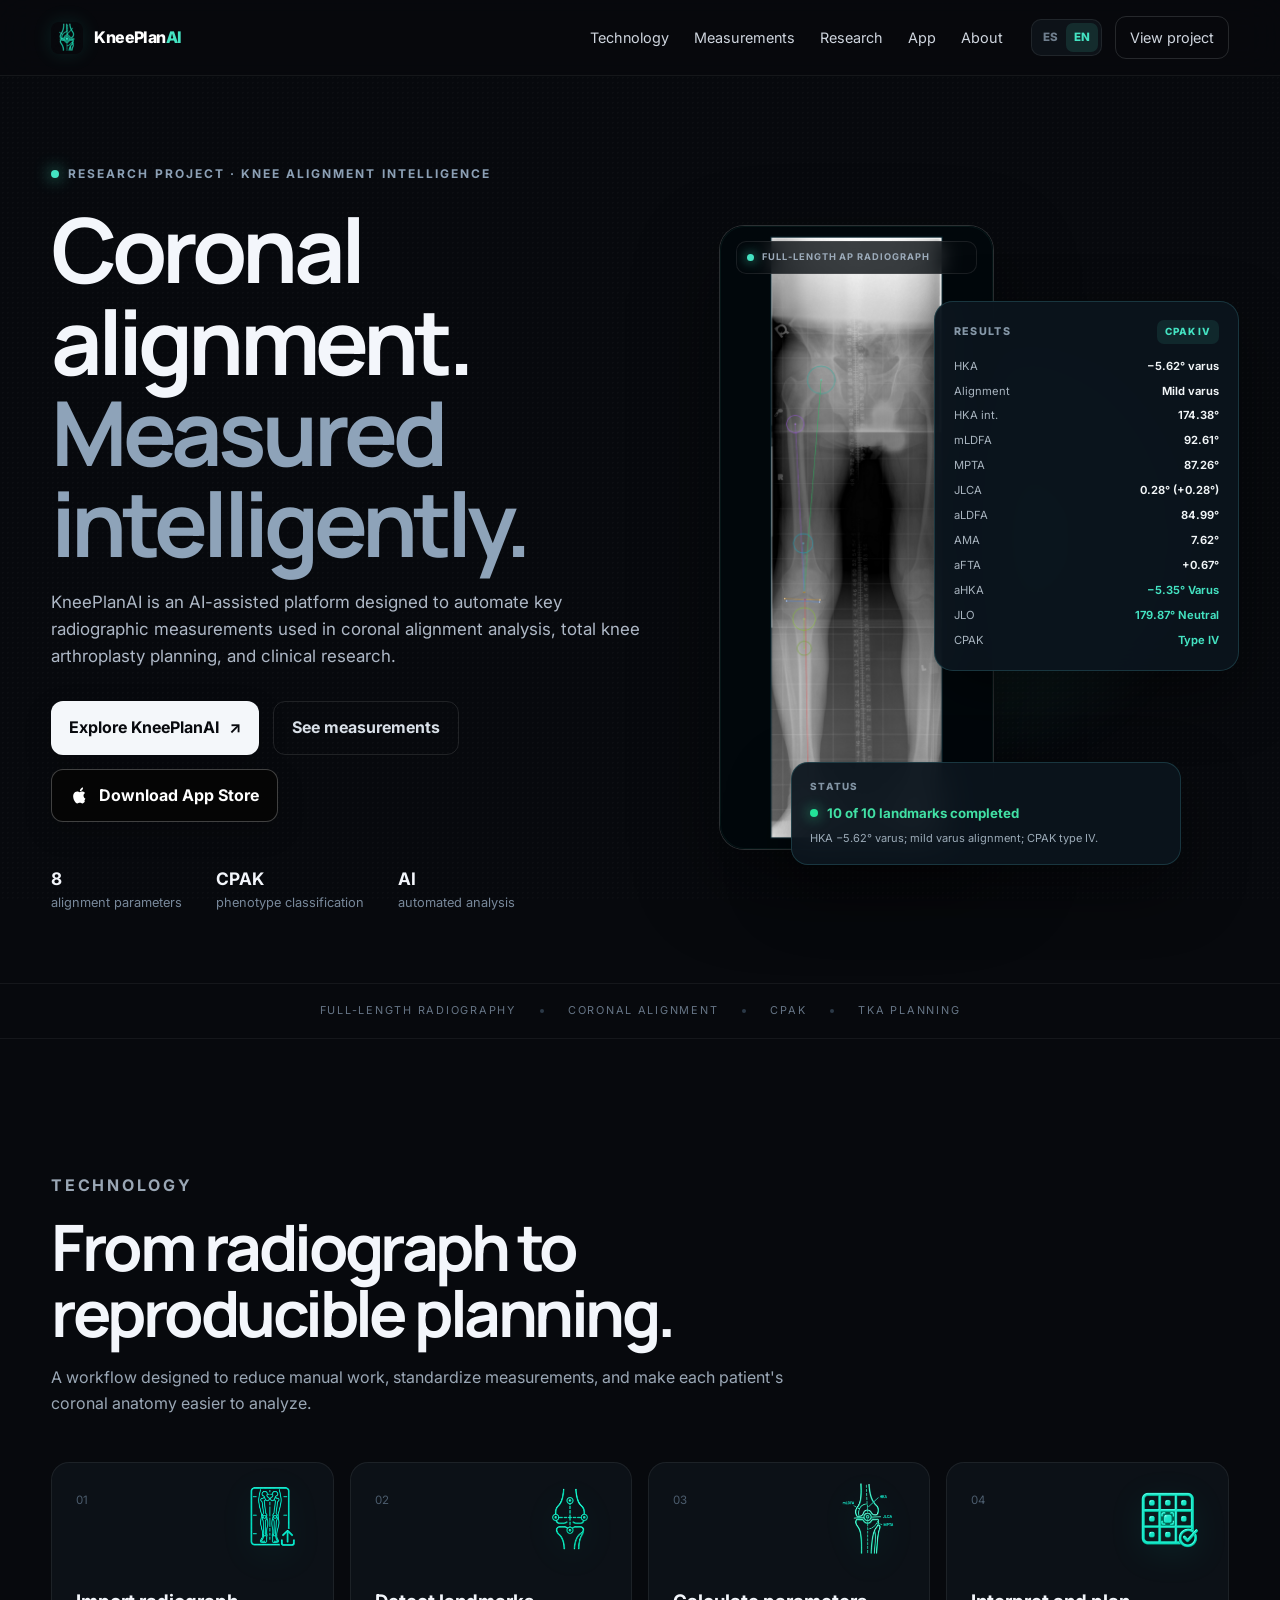
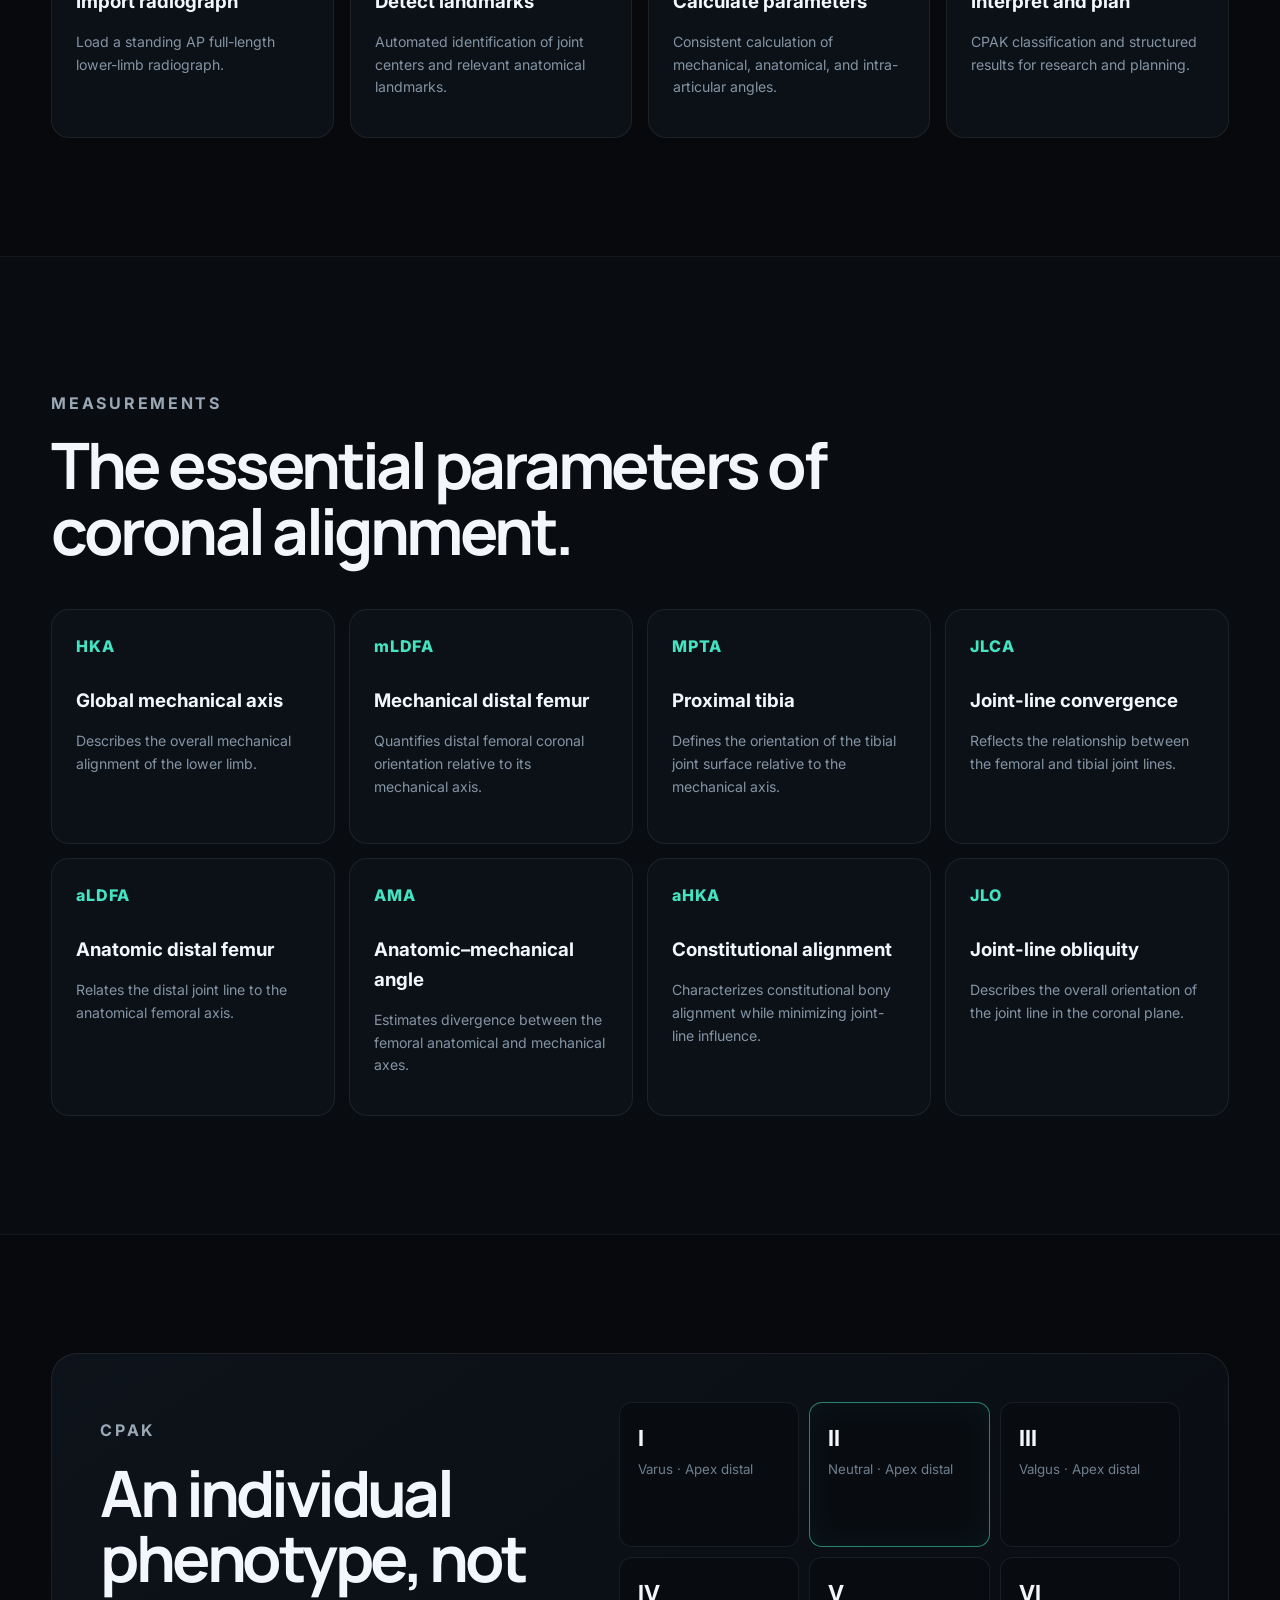
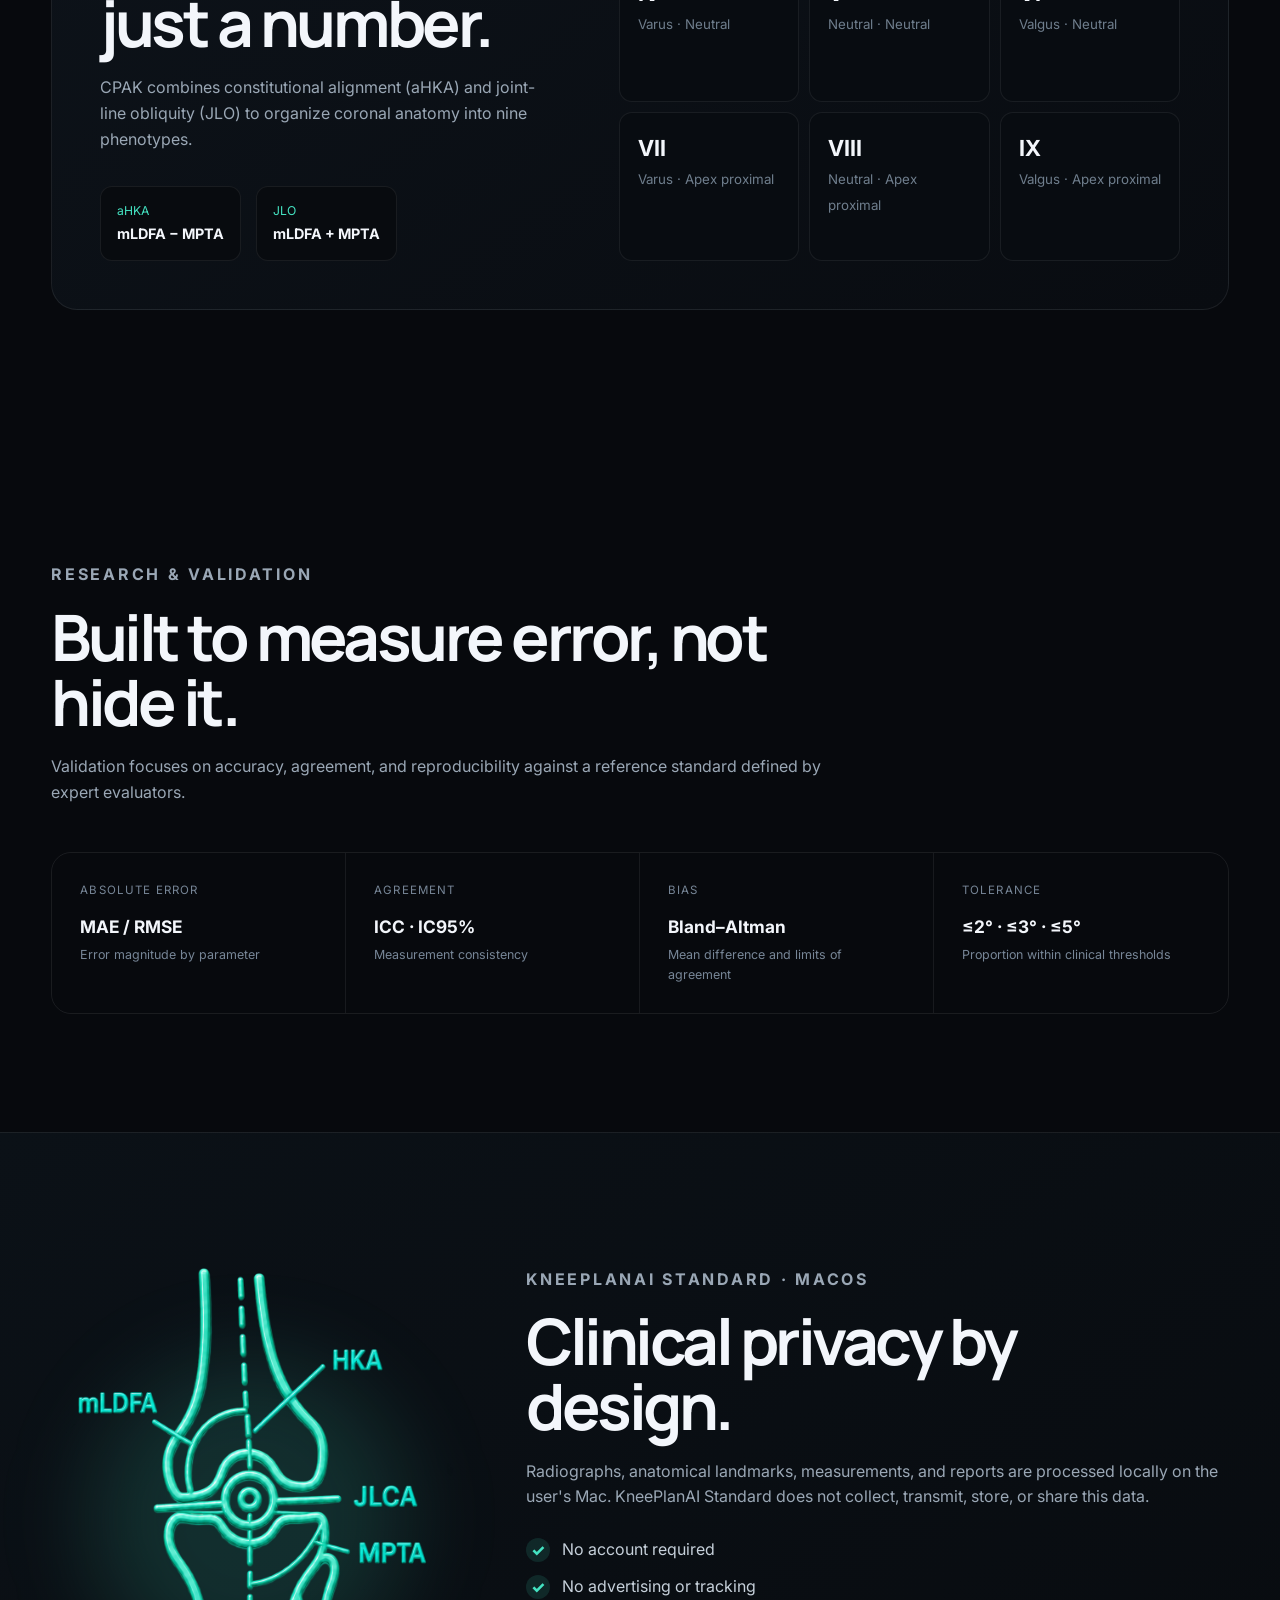
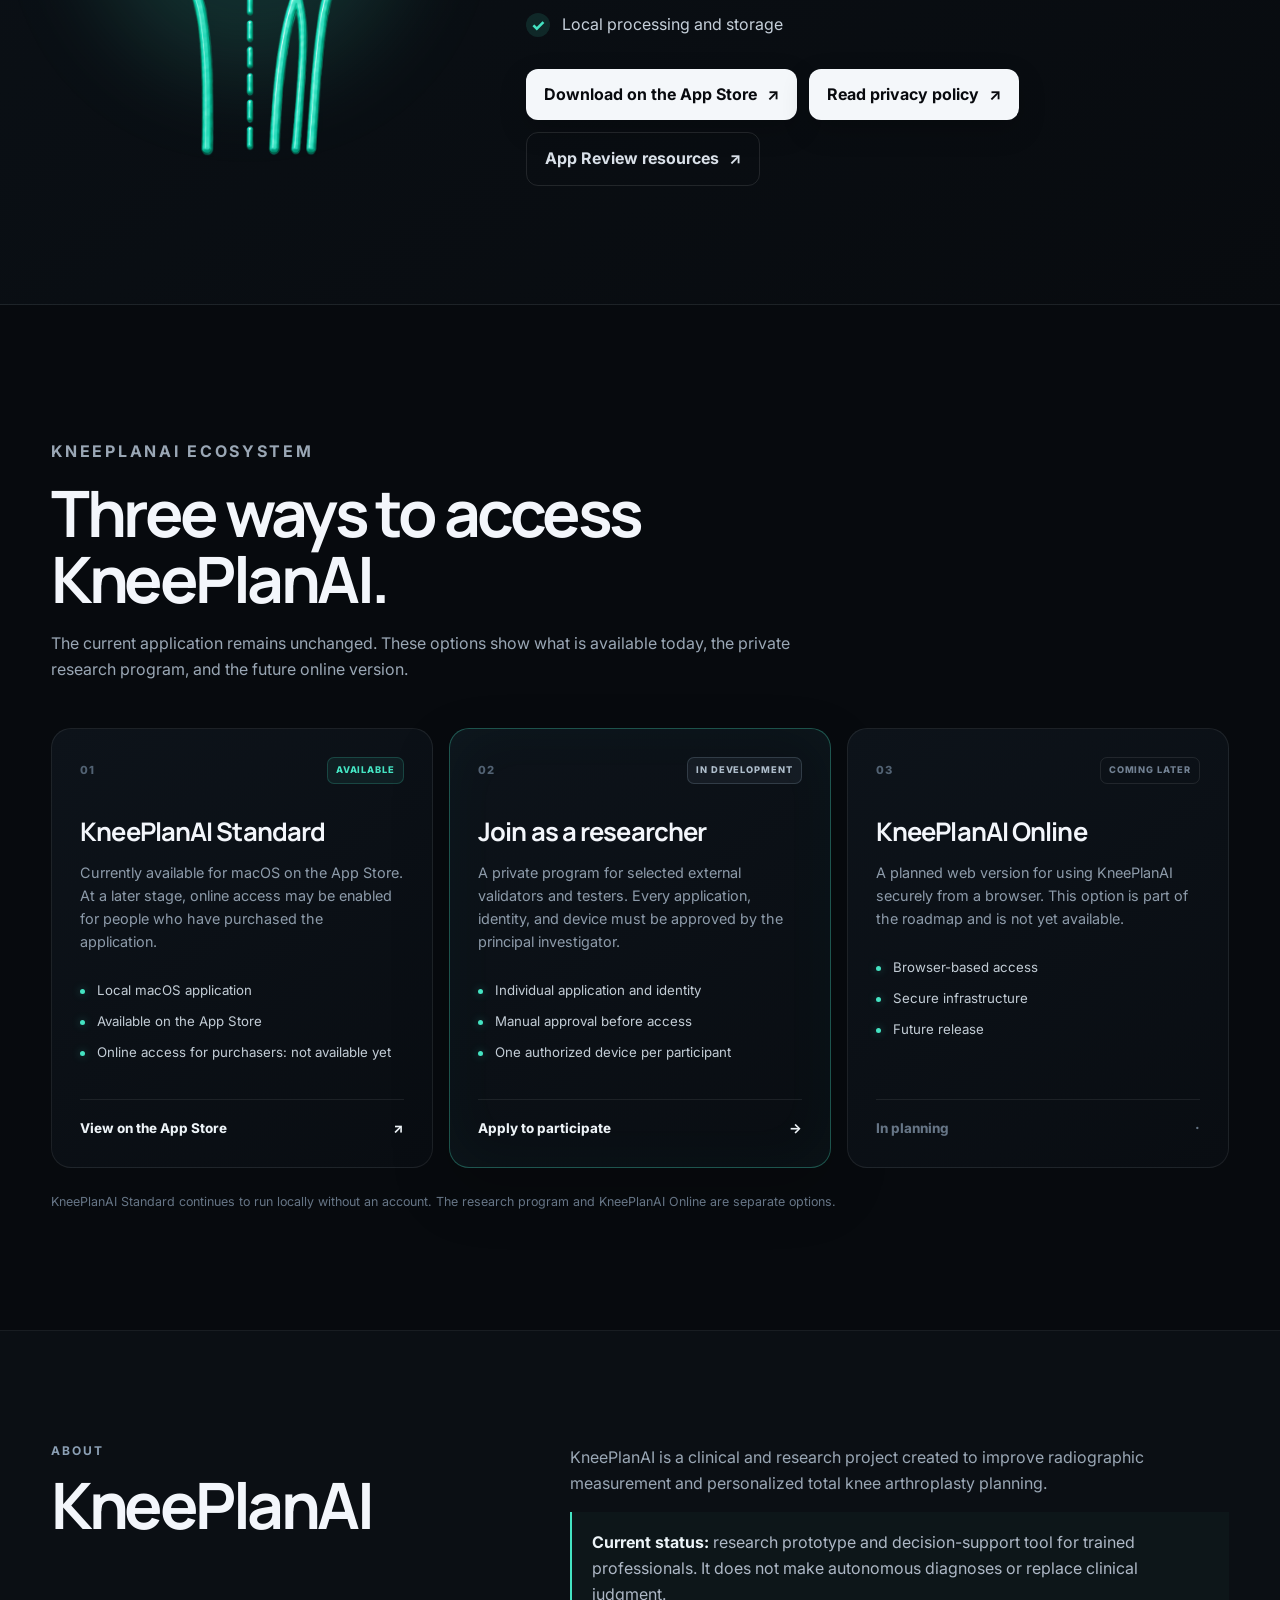
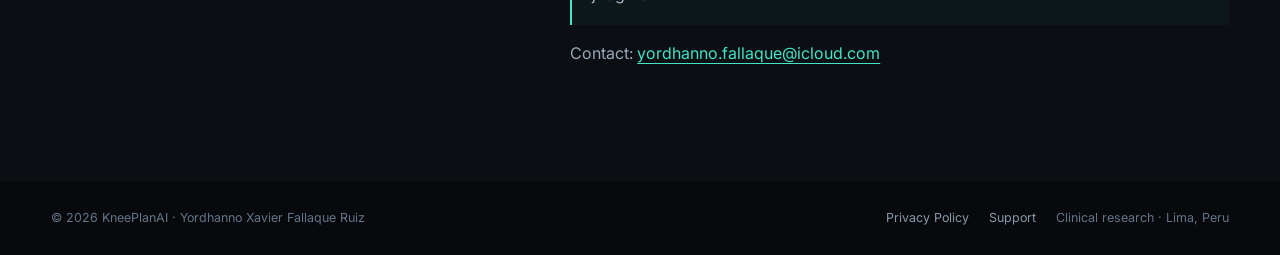
==== commit adb66442: "Add KneePlanAI research access roadmap Adds a bilingual ecosystem section and an invitation-only res" ====
--- a/index.html
+++ b/index.html
@@ -210,6 +210,56 @@
       </div>
     </section>
 
+    <section id="access" class="section-block ecosystem-section">
+      <div class="section-shell">
+        <div class="section-heading reveal">
+          <p class="kicker" data-es="ECOSISTEMA KNEEPLANAI" data-en="KNEEPLANAI ECOSYSTEM">ECOSISTEMA KNEEPLANAI</p>
+          <h2 data-es="Tres formas de acceder a KneePlanAI." data-en="Three ways to access KneePlanAI.">Tres formas de acceder a KneePlanAI.</h2>
+          <p data-es="La aplicación actual se mantiene sin cambios. Estas modalidades presentan el acceso disponible hoy, el programa privado de investigación y la futura versión online." data-en="The current application remains unchanged. These options show what is available today, the private research program, and the future online version.">La aplicación actual se mantiene sin cambios. Estas modalidades presentan el acceso disponible hoy, el programa privado de investigación y la futura versión online.</p>
+        </div>
+
+        <div class="edition-grid">
+          <article class="edition-card reveal">
+            <div class="edition-card-top"><span>01</span><span class="edition-status is-live" data-es="DISPONIBLE" data-en="AVAILABLE">DISPONIBLE</span></div>
+            <h3>KneePlanAI Standard</h3>
+            <p data-es="Disponible actualmente para macOS en App Store. En una fase posterior, el acceso online podrá habilitarse para las personas que hayan adquirido la aplicación." data-en="Currently available for macOS on the App Store. At a later stage, online access may be enabled for people who have purchased the application.">Disponible actualmente para macOS en App Store. En una fase posterior, el acceso online podrá habilitarse para las personas que hayan adquirido la aplicación.</p>
+            <ul class="edition-points">
+              <li data-es="Aplicación local para macOS" data-en="Local macOS application">Aplicación local para macOS</li>
+              <li data-es="Disponible en App Store" data-en="Available on the App Store">Disponible en App Store</li>
+              <li data-es="Acceso online para compradores: aún no disponible" data-en="Online access for purchasers: not available yet">Acceso online para compradores: aún no disponible</li>
+            </ul>
+            <a class="edition-link" href="https://apps.apple.com/app/kneeplanai/id6804541346" target="_blank" rel="noopener noreferrer"><span data-es="Ver en App Store" data-en="View on the App Store">Ver en App Store</span><span>↗</span></a>
+          </article>
+
+          <article class="edition-card edition-card-featured reveal">
+            <div class="edition-card-top"><span>02</span><span class="edition-status is-building" data-es="EN DESARROLLO" data-en="IN DEVELOPMENT">EN DESARROLLO</span></div>
+            <h3 data-es="Únete como investigador" data-en="Join as a researcher">Únete como investigador</h3>
+            <p data-es="Programa privado para validadores externos y testers seleccionados. Cada solicitud, identidad y dispositivo deberá ser aprobado por el investigador principal." data-en="A private program for selected external validators and testers. Every application, identity, and device must be approved by the principal investigator.">Programa privado para validadores externos y testers seleccionados. Cada solicitud, identidad y dispositivo deberá ser aprobado por el investigador principal.</p>
+            <ul class="edition-points">
+              <li data-es="Solicitud e identidad individual" data-en="Individual application and identity">Solicitud e identidad individual</li>
+              <li data-es="Aprobación manual antes del acceso" data-en="Manual approval before access">Aprobación manual antes del acceso</li>
+              <li data-es="Un dispositivo autorizado por participante" data-en="One authorized device per participant">Un dispositivo autorizado por participante</li>
+            </ul>
+            <a class="edition-link" href="/researchers.html"><span data-es="Solicitar participación" data-en="Apply to participate">Solicitar participación</span><span>→</span></a>
+          </article>
+
+          <article class="edition-card reveal">
+            <div class="edition-card-top"><span>03</span><span class="edition-status" data-es="PRÓXIMAMENTE" data-en="COMING LATER">PRÓXIMAMENTE</span></div>
+            <h3>KneePlanAI Online</h3>
+            <p data-es="Versión web planificada para utilizar KneePlanAI de forma segura desde el navegador. Esta modalidad forma parte de la hoja de ruta y todavía no está disponible." data-en="A planned web version for using KneePlanAI securely from a browser. This option is part of the roadmap and is not yet available.">Versión web planificada para utilizar KneePlanAI de forma segura desde el navegador. Esta modalidad forma parte de la hoja de ruta y todavía no está disponible.</p>
+            <ul class="edition-points">
+              <li data-es="Acceso desde navegador" data-en="Browser-based access">Acceso desde navegador</li>
+              <li data-es="Infraestructura segura" data-en="Secure infrastructure">Infraestructura segura</li>
+              <li data-es="Lanzamiento futuro" data-en="Future release">Lanzamiento futuro</li>
+            </ul>
+            <span class="edition-link edition-link-muted"><span data-es="En planificación" data-en="In planning">En planificación</span><span>·</span></span>
+          </article>
+        </div>
+
+        <p class="ecosystem-note reveal" data-es="KneePlanAI Standard continúa funcionando localmente y sin cuenta. El programa de investigación y KneePlanAI Online son modalidades independientes." data-en="KneePlanAI Standard continues to run locally without an account. The research program and KneePlanAI Online are separate options.">KneePlanAI Standard continúa funcionando localmente y sin cuenta. El programa de investigación y KneePlanAI Online son modalidades independientes.</p>
+      </div>
+    </section>
+
     <section id="about" class="about-section">
       <div class="section-shell about-inner">
         <div><p class="kicker" data-es="ACERCA DE" data-en="ABOUT">ACERCA DE</p><h2>KneePlanAI</h2></div>
--- a/styles.css
+++ b/styles.css
@@ -92,6 +92,24 @@
 .app-icon-wrap img{position:relative;width:min(540px,135%);height:auto;border-radius:0;box-shadow:none}
 .privacy-points{list-style:none;margin:27px 0 31px;padding:0;display:grid;gap:12px}.privacy-points li{display:flex;align-items:center;gap:12px;color:#c6d0da}.privacy-points li>span:first-child{display:grid;place-items:center;width:24px;height:24px;border-radius:50%;background:rgba(68,227,194,.12);color:var(--accent);font-weight:800}.privacy-button{width:max-content}.app-actions{display:flex;flex-wrap:wrap;gap:12px}
 
+.ecosystem-section{background:#070a0e}
+.edition-grid{display:grid;grid-template-columns:repeat(3,1fr);gap:16px}
+.edition-card{display:flex;flex-direction:column;min-height:440px;padding:28px;border:1px solid rgba(255,255,255,.08);border-radius:20px;background:linear-gradient(145deg,#0d131a,#090d12)}
+.edition-card-featured{border-color:rgba(68,227,194,.32);box-shadow:inset 0 0 60px rgba(68,227,194,.035),0 24px 60px rgba(0,0,0,.18)}
+.edition-card-top{display:flex;align-items:center;justify-content:space-between;gap:18px;margin-bottom:34px;color:#526273;font-size:.7rem;font-weight:800;letter-spacing:.11em}
+.edition-status{padding:5px 8px;border:1px solid rgba(255,255,255,.09);border-radius:7px;color:#718092;font-size:.58rem;letter-spacing:.1em;white-space:nowrap}
+.edition-status.is-live{border-color:rgba(68,227,194,.2);background:rgba(68,227,194,.07);color:var(--accent)}
+.edition-status.is-building{border-color:rgba(142,163,185,.24);background:rgba(142,163,185,.08);color:#aebdcb}
+.edition-card h3{margin:0 0 14px;font-family:Manrope,Inter,sans-serif;font-size:1.6rem;line-height:1.12;letter-spacing:-.035em}
+.edition-card>p{margin:0;color:#8d9baa;font-size:.9rem}
+.edition-points{display:grid;gap:10px;margin:27px 0 30px;padding:0;list-style:none;color:#c3cdd6;font-size:.83rem}
+.edition-points li{position:relative;padding-left:17px}
+.edition-points li:before{content:"";position:absolute;left:0;top:.68em;width:5px;height:5px;border-radius:50%;background:var(--accent);box-shadow:0 0 9px rgba(68,227,194,.4)}
+.edition-link{display:flex;align-items:center;justify-content:space-between;gap:18px;margin-top:auto;padding-top:18px;border-top:1px solid rgba(255,255,255,.08);color:#edf3f7;text-decoration:none;font-size:.84rem;font-weight:750}
+a.edition-link:hover{color:var(--accent)}
+.edition-link-muted{color:#667586}
+.ecosystem-note{max-width:850px;margin:24px 0 0;color:#667586;font-size:.78rem}
+
 .about-section{border-top:1px solid rgba(255,255,255,.06);background:#0b0f14}.about-inner{display:grid;grid-template-columns:.8fr 1.2fr;gap:80px;padding:98px 0}.disclaimer{padding:18px 20px;border-left:2px solid var(--accent);background:rgba(68,227,194,.03);color:#aeb8c6}.disclaimer strong{color:#ecf4f8}.contact-line a{color:var(--accent);text-underline-offset:4px}
 .footer{display:flex;justify-content:space-between;gap:24px;align-items:center;padding:27px 0;color:#657587;font-size:.78rem}.footer-links{display:flex;align-items:center;gap:20px;flex-wrap:wrap}.footer a{text-decoration:none;color:#8998a8;transition:.2s ease}
 .reveal{opacity:0;transform:translateY(18px);transition:.7s ease}.reveal.visible{opacity:1;transform:none}
@@ -106,6 +124,21 @@
 .privacy-content{padding:85px 0 110px}.policy-grid{display:grid;grid-template-columns:repeat(2,1fr);gap:16px}.policy-card{position:relative;padding:30px;border:1px solid var(--line);border-radius:20px;background:var(--surface)}.policy-card h2{margin:0 0 12px;font-family:Manrope,Inter,sans-serif;font-size:1.2rem;letter-spacing:-.02em}.policy-card p{margin:0;color:#92a0ad;font-size:.9rem}.policy-number{display:block;margin-bottom:28px;color:var(--accent);font-size:.68rem;font-weight:800;letter-spacing:.13em}.policy-lead{display:grid;grid-template-columns:auto 1fr;gap:30px;margin-bottom:16px;background:linear-gradient(145deg,#0e1820,#0a1117)}.policy-lead .policy-number{margin:5px 0}.policy-lead h2{font-size:1.45rem}.policy-lead p{font-size:1rem}
 .privacy-contact{display:grid;grid-template-columns:1.15fr .85fr;gap:60px;margin-top:70px;padding:38px;border:1px solid rgba(68,227,194,.18);border-radius:24px;background:linear-gradient(145deg,rgba(68,227,194,.045),rgba(12,17,23,.9))}.privacy-contact h2{font-family:Manrope,Inter,sans-serif;font-size:clamp(2rem,4vw,3.4rem);letter-spacing:-.045em;line-height:1.05;margin:12px 0}.privacy-contact p{color:#93a2af}.privacy-contact-details{display:flex;flex-direction:column;justify-content:center;align-items:flex-start;gap:7px}.privacy-contact-details span{color:#7f90a0}.privacy-contact-details a{margin-top:10px;color:var(--accent);text-underline-offset:4px}
 
+.researcher-main{min-height:80vh}
+.researcher-hero{display:grid;grid-template-columns:1.2fr .8fr;align-items:center;gap:70px;padding:110px 0 90px}
+.researcher-hero h1,.researcher-data-copy h2,.researcher-application-grid h2{font-family:Manrope,Inter,sans-serif;line-height:1.02;letter-spacing:-.055em}
+.researcher-hero h1{font-size:clamp(3.6rem,7vw,6.6rem);margin:18px 0 24px}
+.researcher-hero>div>p:last-of-type{max-width:720px;color:#aeb8c6;font-size:1.06rem}
+.researcher-hero-actions{display:flex;flex-wrap:wrap;gap:12px;margin-top:31px}
+.researcher-access-card{justify-self:end;width:min(370px,100%);padding:30px;border:1px solid rgba(68,227,194,.25);border-radius:22px;background:linear-gradient(145deg,rgba(14,27,35,.97),rgba(8,14,19,.97));box-shadow:0 28px 70px rgba(0,0,0,.38)}
+.researcher-access-icon{display:grid;place-items:center;width:47px;height:47px;margin-bottom:25px;border-radius:50%;background:rgba(68,227,194,.12);color:var(--accent);font-size:1.25rem;font-weight:800}
+.researcher-access-card strong{display:block;margin:11px 0 8px;font-size:1.25rem;line-height:1.35}.researcher-access-card>p:last-child{margin:0;color:#8494a4;font-size:.88rem}
+.researcher-process{background:#090d12;border-top:1px solid var(--line);border-bottom:1px solid var(--line)}
+.researcher-step-grid{display:grid;grid-template-columns:repeat(4,1fr);gap:14px}.researcher-step{min-height:255px;padding:25px;border:1px solid var(--line);border-radius:18px;background:var(--surface)}.researcher-step>span{display:block;margin-bottom:31px;color:var(--accent);font-size:.68rem;font-weight:800;letter-spacing:.12em}.researcher-step h3{margin:0 0 10px;font-size:1.08rem}.researcher-step p{margin:0;color:#8493a4;font-size:.84rem}
+.researcher-data-section{display:grid;grid-template-columns:1fr 1fr;gap:70px;align-items:center}.researcher-data-copy h2,.researcher-application-grid h2{font-size:clamp(2.7rem,5vw,4.8rem);margin:13px 0 22px}.researcher-data-copy>p:last-child,.researcher-application-grid>div>p:last-child{color:#94a2af}.researcher-role-grid{display:grid;gap:14px}.researcher-role{padding:27px;border:1px solid var(--line);border-radius:18px;background:linear-gradient(145deg,#0d131a,#090d12)}.researcher-role>span{color:var(--accent);font-size:.64rem;font-weight:800;letter-spacing:.12em}.researcher-role h3{margin:15px 0 8px}.researcher-role p{margin:0;color:#8796a5;font-size:.88rem}
+.researcher-application-section{background:linear-gradient(145deg,#0b1117,#080b0f);border-top:1px solid var(--line)}
+.researcher-application-grid{display:grid;grid-template-columns:.78fr 1.22fr;gap:75px;align-items:start}.researcher-form{display:grid;grid-template-columns:repeat(2,1fr);gap:17px;padding:29px;border:1px solid rgba(255,255,255,.09);border-radius:22px;background:#090d12}.researcher-form label{display:grid;gap:7px;color:#aeb9c4;font-size:.76rem;font-weight:650}.researcher-form input,.researcher-form select,.researcher-form textarea{width:100%;border:1px solid rgba(255,255,255,.1);border-radius:10px;background:#0d131a;color:#edf2f6;padding:12px 13px;font:inherit;outline:none}.researcher-form textarea{resize:vertical;min-height:120px}.researcher-form input:focus,.researcher-form select:focus,.researcher-form textarea:focus{border-color:rgba(68,227,194,.55);box-shadow:0 0 0 3px rgba(68,227,194,.07)}.form-wide{grid-column:1/-1}.form-consent{display:flex!important;grid-template-columns:auto 1fr!important;align-items:flex-start;gap:10px!important;font-weight:500!important;line-height:1.45}.form-consent input{width:17px;height:17px;margin-top:2px;accent-color:var(--accent)}.researcher-form button{border:0;cursor:pointer;width:max-content}.researcher-form-note{margin:0;color:#6f7f8f;font-size:.72rem}
+
 @media(max-width:1100px){.nav{gap:16px}.nav a{font-size:.82rem}.header-cta{display:none}}
 @media(max-width:900px){
   .site-header{flex-wrap:wrap}.menu-button{display:block;margin-left:auto}.header-actions{order:3}.language-switch{position:absolute;right:96px;top:17px}
@@ -113,7 +146,9 @@
   .hero{grid-template-columns:1fr;padding-top:58px}.hero-visual{min-height:680px;width:min(540px,100%);margin-inline:auto}.workflow-grid,.measurement-grid,.research-stats{grid-template-columns:repeat(2,1fr)}
   .cpak-panel,.about-inner,.app-grid{grid-template-columns:1fr}.trust-strip{overflow:auto;justify-content:flex-start}.research-stats div:nth-child(2){border-right:0}.research-stats div{border-bottom:1px solid rgba(255,255,255,.07)}
   .app-grid{gap:55px}.app-icon-wrap img{width:min(465px,92vw)}
+  .edition-grid{grid-template-columns:1fr}.edition-card{min-height:0}
   .privacy-hero,.privacy-contact{grid-template-columns:1fr}.privacy-status-card{justify-self:start}.policy-grid{grid-template-columns:1fr}
+  .researcher-hero,.researcher-data-section,.researcher-application-grid{grid-template-columns:1fr}.researcher-access-card{justify-self:start}.researcher-step-grid{grid-template-columns:repeat(2,1fr)}
 }
 @media(max-width:620px){
   .site-header{padding:13px 4vw}.brand-icon{width:29px;height:29px}.language-switch{right:70px;top:14px}.menu-button{width:38px;height:36px}
@@ -121,5 +156,6 @@
   .workflow-grid,.measurement-grid,.research-stats{grid-template-columns:1fr}.cpak-grid{grid-template-columns:repeat(3,1fr)}.cpak-panel{padding:24px}.cpak-grid div{min-height:100px;padding:12px}.cpak-grid small{font-size:.62rem}
   .footer{flex-direction:column;align-items:flex-start}.footer-links{flex-direction:column;align-items:flex-start;gap:8px}.section-block{padding:82px 0}.hero-meta{gap:20px}.about-inner{padding:74px 0}.research-stats div{border-right:0}
   .privacy-header .language-switch{right:16px}.privacy-home-link{display:none}.privacy-hero{padding:75px 0 45px}.privacy-hero h1{font-size:3.3rem}.privacy-status-card{padding:22px}.effective-date{align-items:flex-start;flex-direction:column}.privacy-content{padding:60px 0 80px}.policy-card{padding:24px}.policy-lead{grid-template-columns:1fr;gap:0}.privacy-contact{padding:25px;gap:25px}
+  .researcher-hero{padding:72px 0 60px}.researcher-hero h1{font-size:3.35rem}.researcher-step-grid{grid-template-columns:1fr}.researcher-form{grid-template-columns:1fr;padding:22px}.researcher-form label,.form-wide{grid-column:1}.researcher-application-grid{gap:36px}
 }
 @media(prefers-reduced-motion:reduce){html{scroll-behavior:auto}.reveal{opacity:1;transform:none;transition:none}.button,.workflow-card,.metric-card{transition:none}}
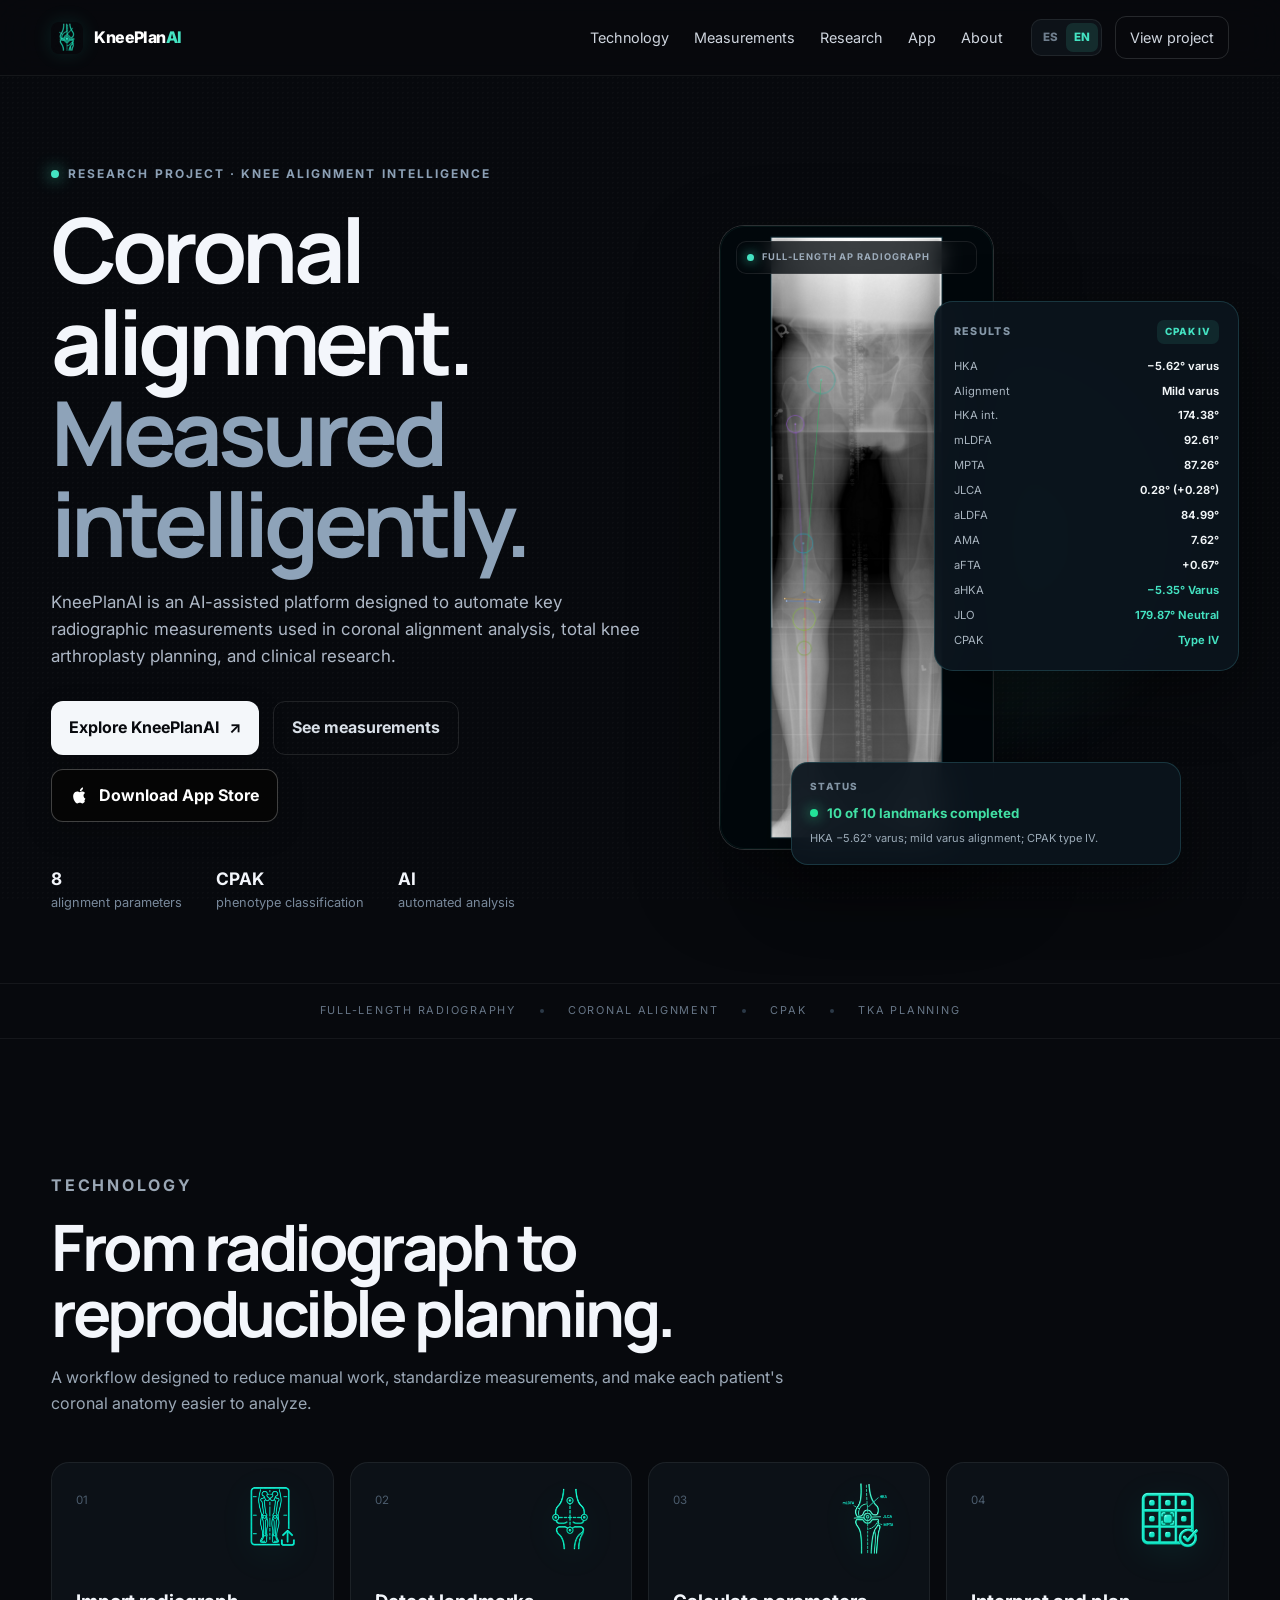
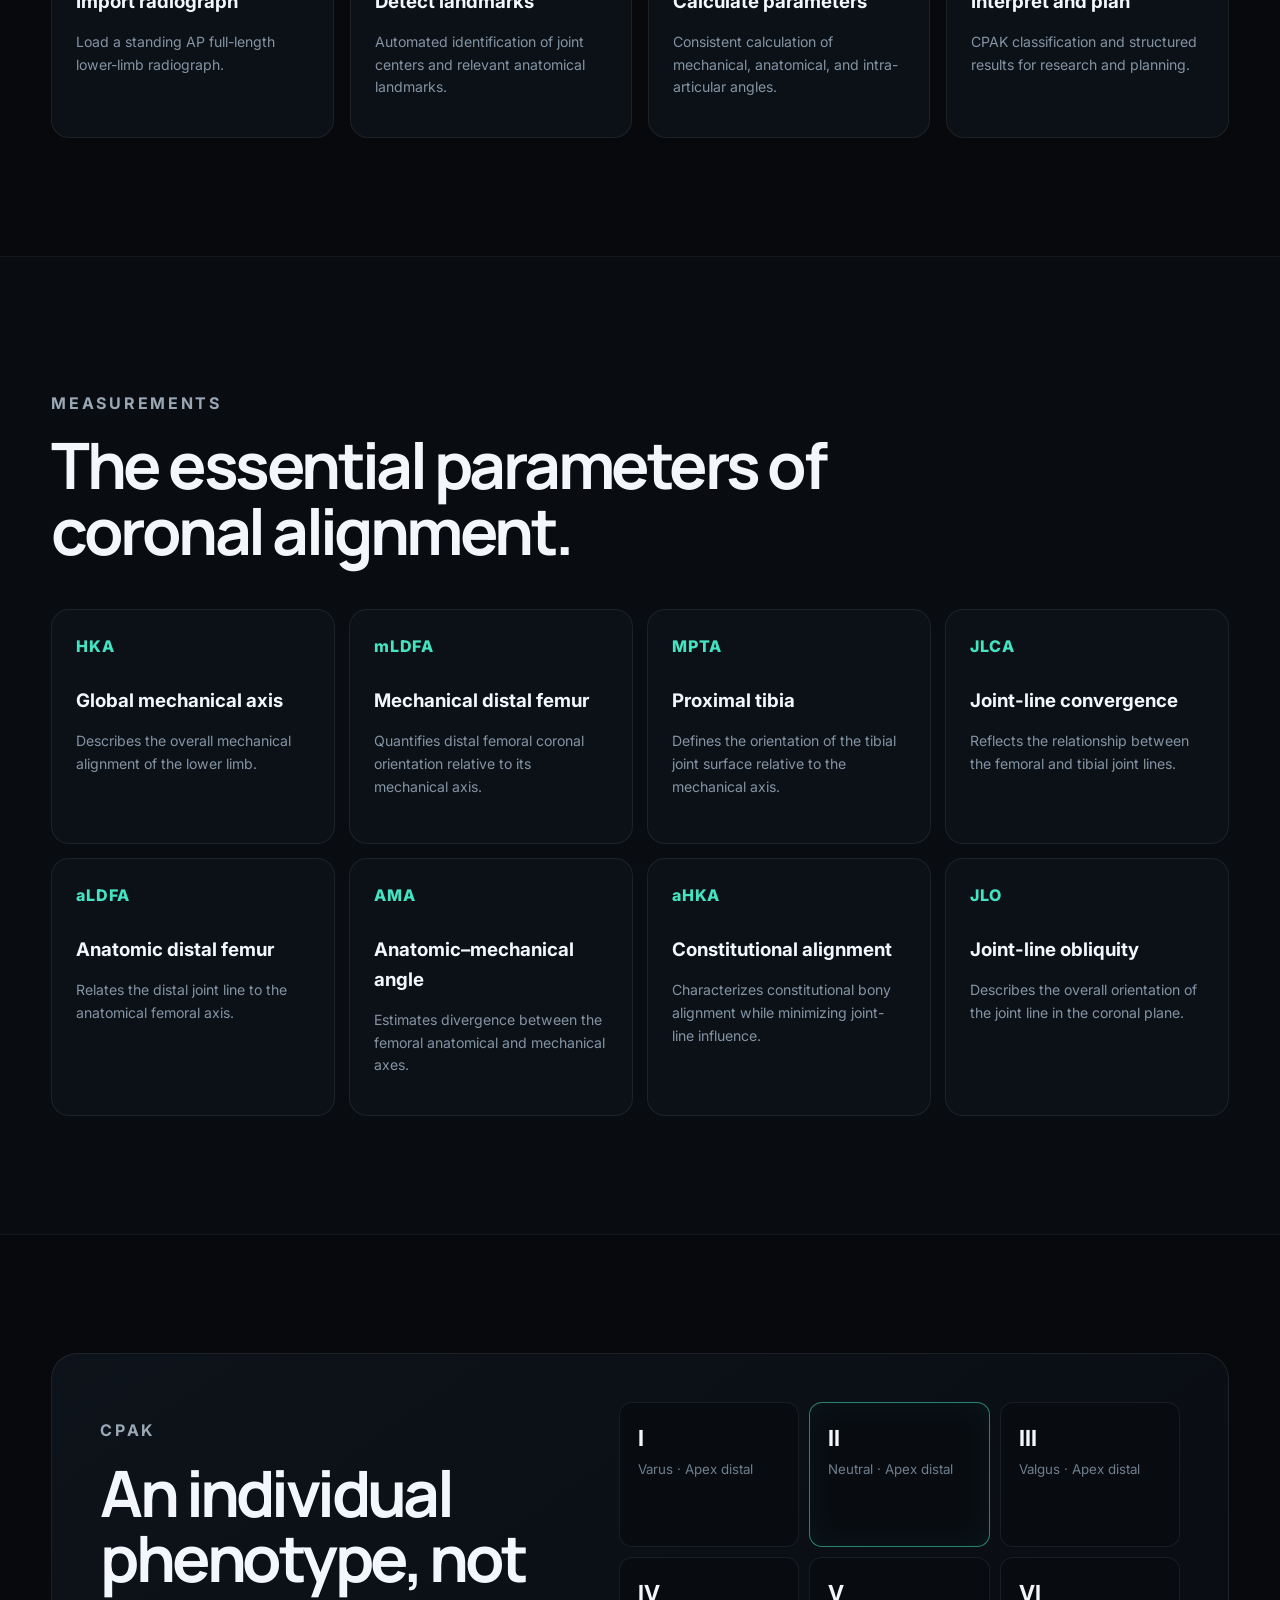
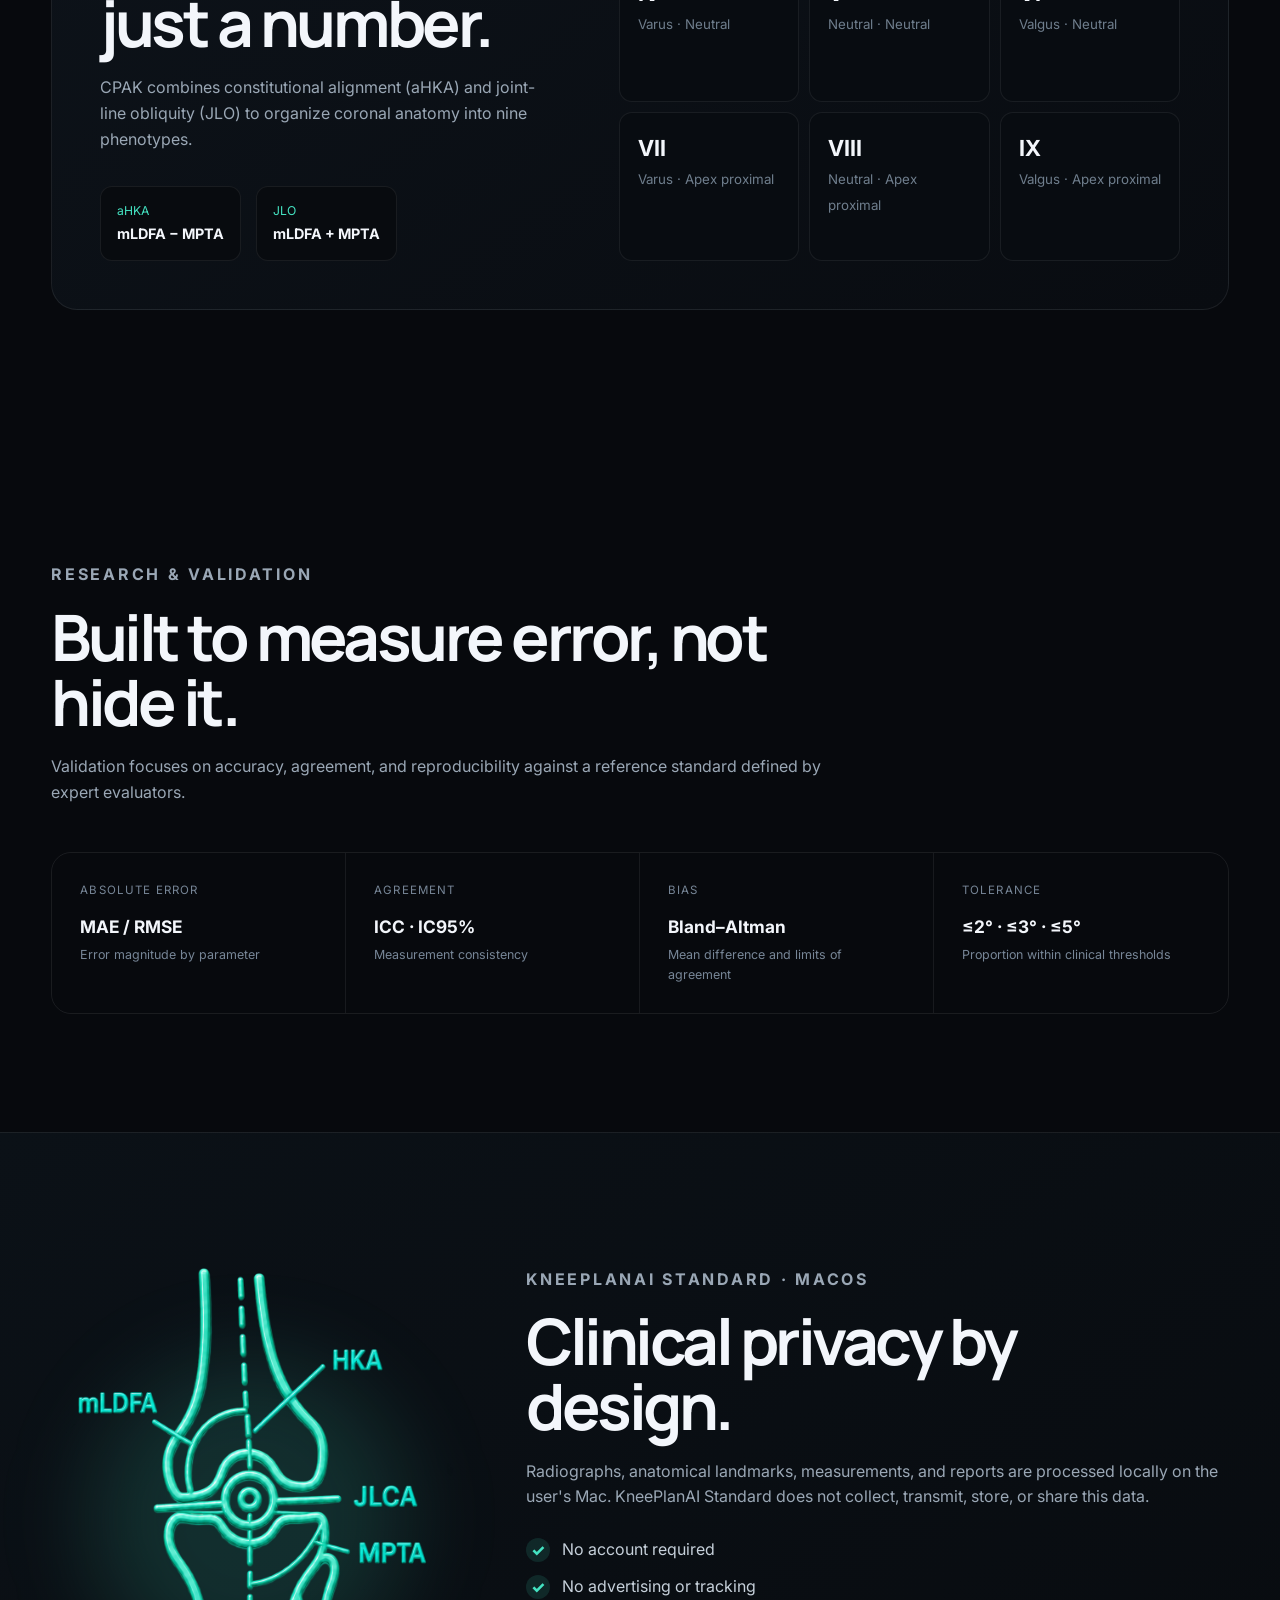
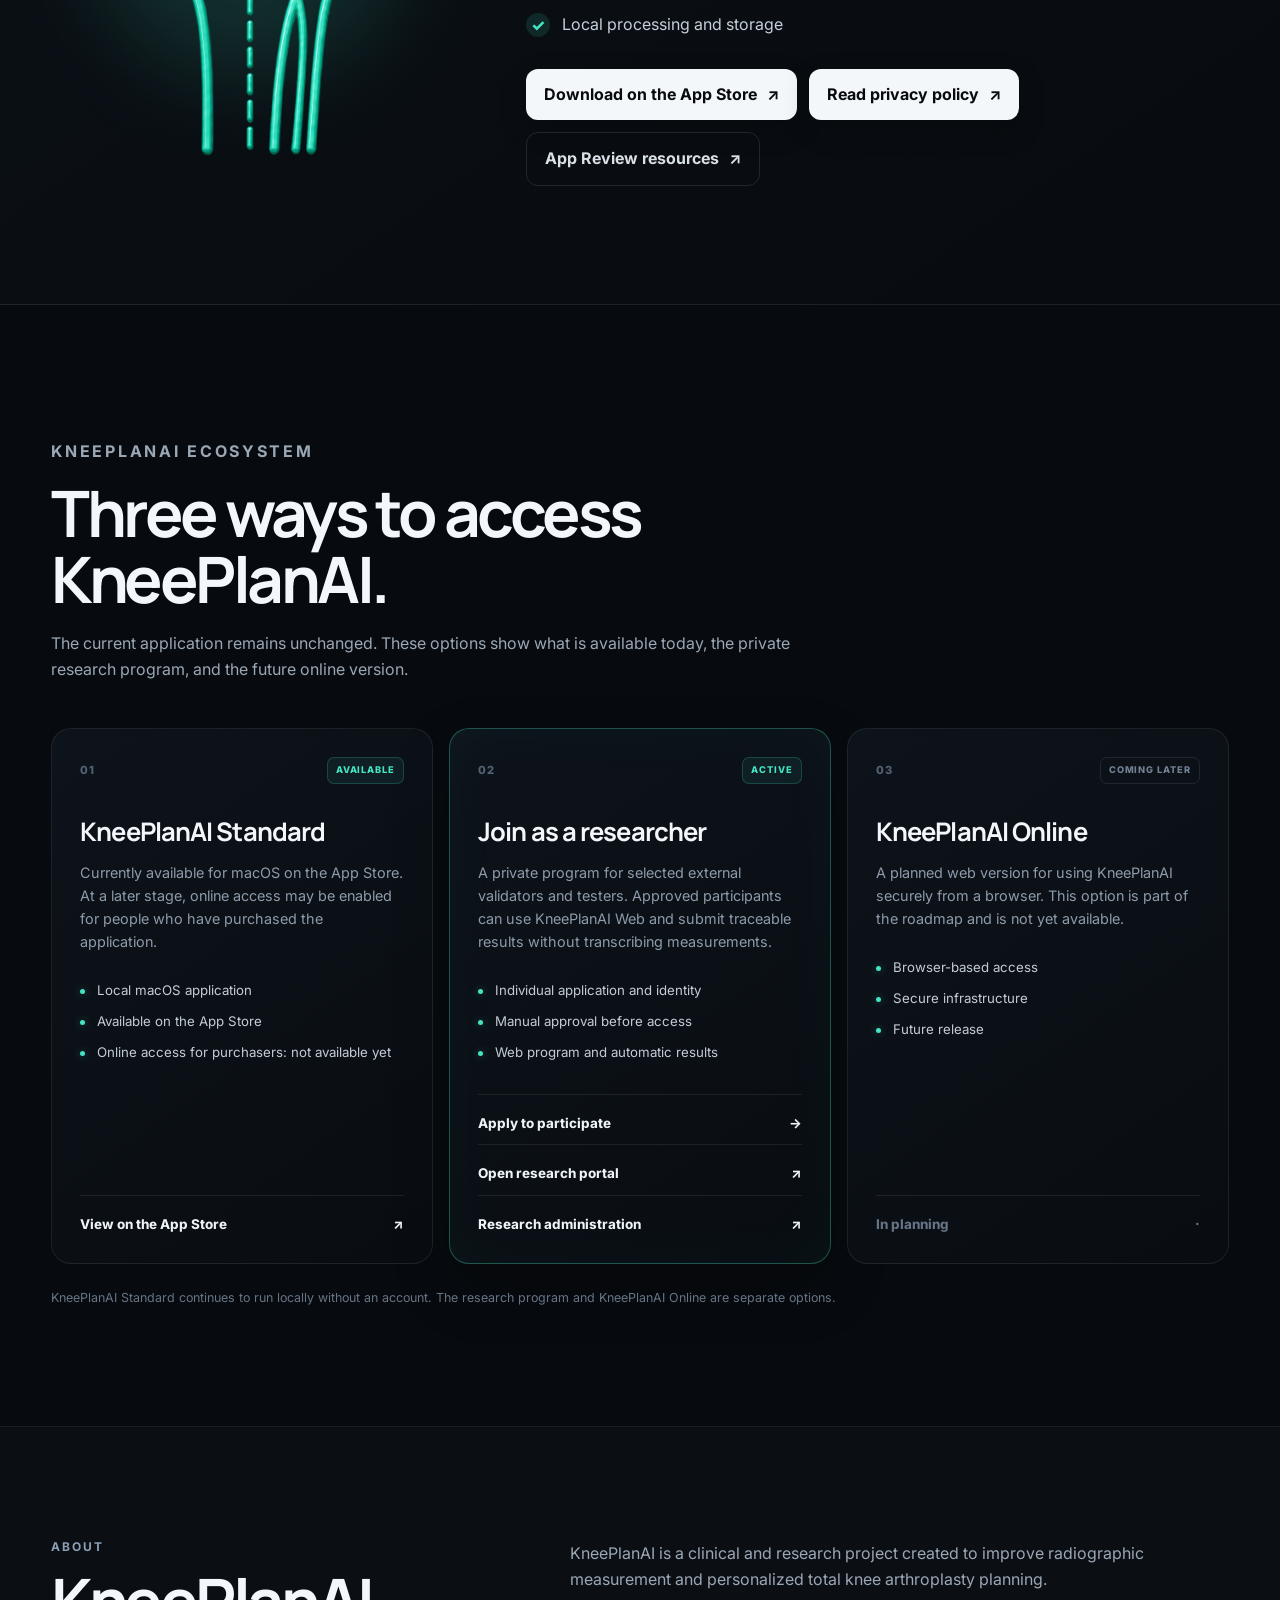
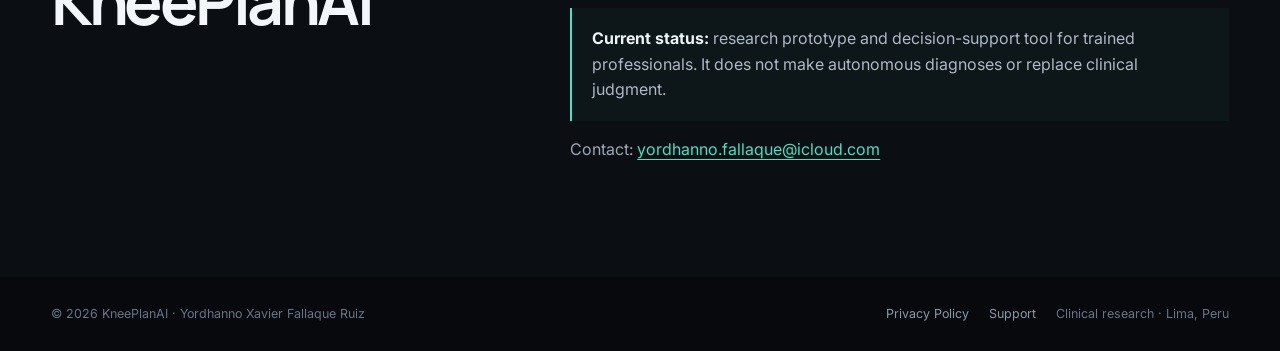
==== commit f75f754e: "Add KneePlanAI web workbench and automatic research exports" ====
--- a/index.html
+++ b/index.html
@@ -232,15 +232,19 @@
           </article>
 
           <article class="edition-card edition-card-featured reveal">
-            <div class="edition-card-top"><span>02</span><span class="edition-status is-building" data-es="EN DESARROLLO" data-en="IN DEVELOPMENT">EN DESARROLLO</span></div>
+            <div class="edition-card-top"><span>02</span><span class="edition-status is-live" data-es="ACTIVO" data-en="ACTIVE">ACTIVO</span></div>
             <h3 data-es="Únete como investigador" data-en="Join as a researcher">Únete como investigador</h3>
-            <p data-es="Programa privado para validadores externos y testers seleccionados. Cada solicitud, identidad y dispositivo deberá ser aprobado por el investigador principal." data-en="A private program for selected external validators and testers. Every application, identity, and device must be approved by the principal investigator.">Programa privado para validadores externos y testers seleccionados. Cada solicitud, identidad y dispositivo deberá ser aprobado por el investigador principal.</p>
+            <p data-es="Programa privado para validadores externos y testers seleccionados. Los participantes aprobados pueden usar KneePlanAI Web y enviar resultados trazables sin transcribir mediciones." data-en="A private program for selected external validators and testers. Approved participants can use KneePlanAI Web and submit traceable results without transcribing measurements.">Programa privado para validadores externos y testers seleccionados. Los participantes aprobados pueden usar KneePlanAI Web y enviar resultados trazables sin transcribir mediciones.</p>
             <ul class="edition-points">
               <li data-es="Solicitud e identidad individual" data-en="Individual application and identity">Solicitud e identidad individual</li>
               <li data-es="Aprobación manual antes del acceso" data-en="Manual approval before access">Aprobación manual antes del acceso</li>
-              <li data-es="Un dispositivo autorizado por participante" data-en="One authorized device per participant">Un dispositivo autorizado por participante</li>
+              <li data-es="Programa web y resultados automáticos" data-en="Web program and automatic results">Programa web y resultados automáticos</li>
             </ul>
-            <a class="edition-link" href="/researchers.html"><span data-es="Solicitar participación" data-en="Apply to participate">Solicitar participación</span><span>→</span></a>
+            <div class="edition-links">
+              <a class="edition-link" href="/researchers.html"><span data-es="Solicitar participación" data-en="Apply to participate">Solicitar participación</span><span>→</span></a>
+              <a class="edition-link" href="https://research.kneeplanai.com/"><span data-es="Acceder al portal" data-en="Open research portal">Acceder al portal</span><span>↗</span></a>
+              <a class="edition-link" href="https://research.kneeplanai.com/research-admin"><span data-es="Administrar investigación" data-en="Research administration">Administrar investigación</span><span>↗</span></a>
+            </div>
           </article>
 
           <article class="edition-card reveal">
--- a/styles.css
+++ b/styles.css
@@ -106,6 +106,7 @@
 .edition-points li{position:relative;padding-left:17px}
 .edition-points li:before{content:"";position:absolute;left:0;top:.68em;width:5px;height:5px;border-radius:50%;background:var(--accent);box-shadow:0 0 9px rgba(68,227,194,.4)}
 .edition-link{display:flex;align-items:center;justify-content:space-between;gap:18px;margin-top:auto;padding-top:18px;border-top:1px solid rgba(255,255,255,.08);color:#edf3f7;text-decoration:none;font-size:.84rem;font-weight:750}
+.edition-links{display:grid;margin-top:auto}.edition-links .edition-link{margin-top:0;padding-bottom:10px}.edition-links .edition-link:last-child{padding-bottom:0}
 a.edition-link:hover{color:var(--accent)}
 .edition-link-muted{color:#667586}
 .ecosystem-note{max-width:850px;margin:24px 0 0;color:#667586;font-size:.78rem}
